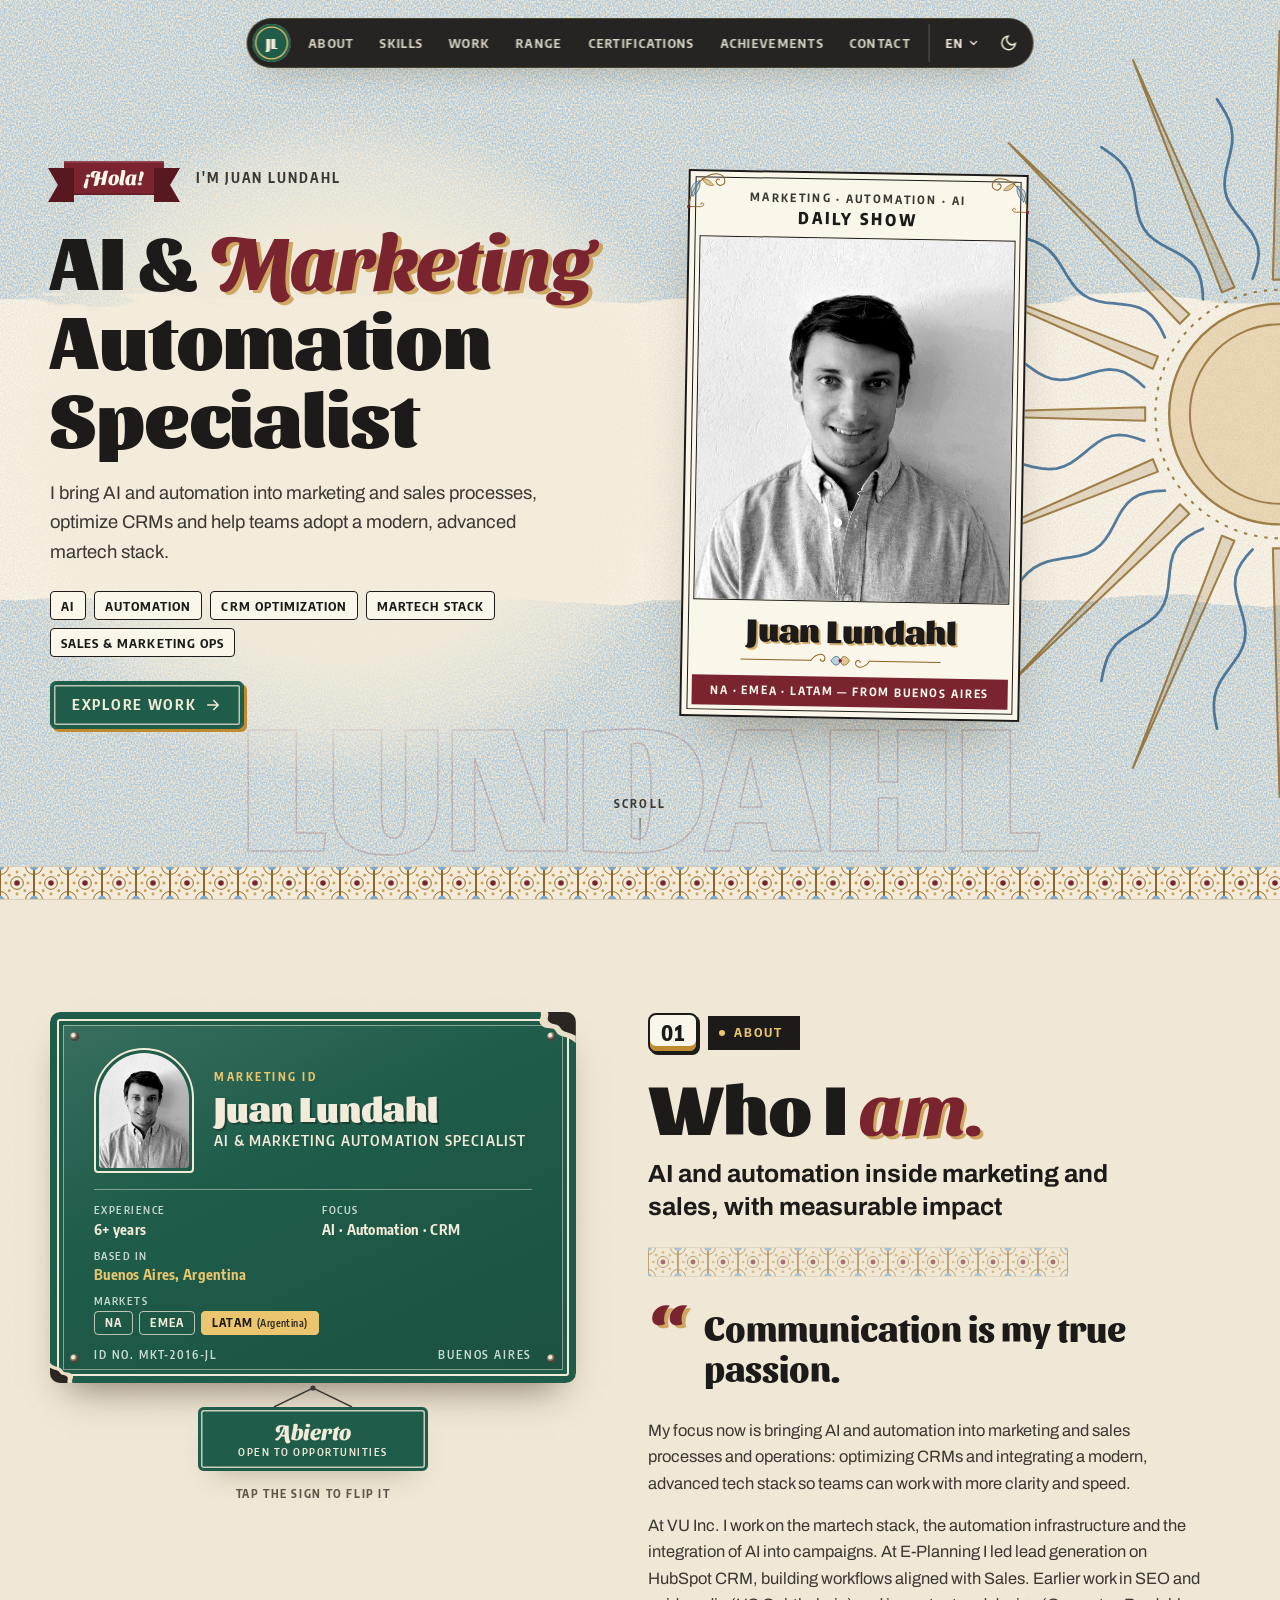
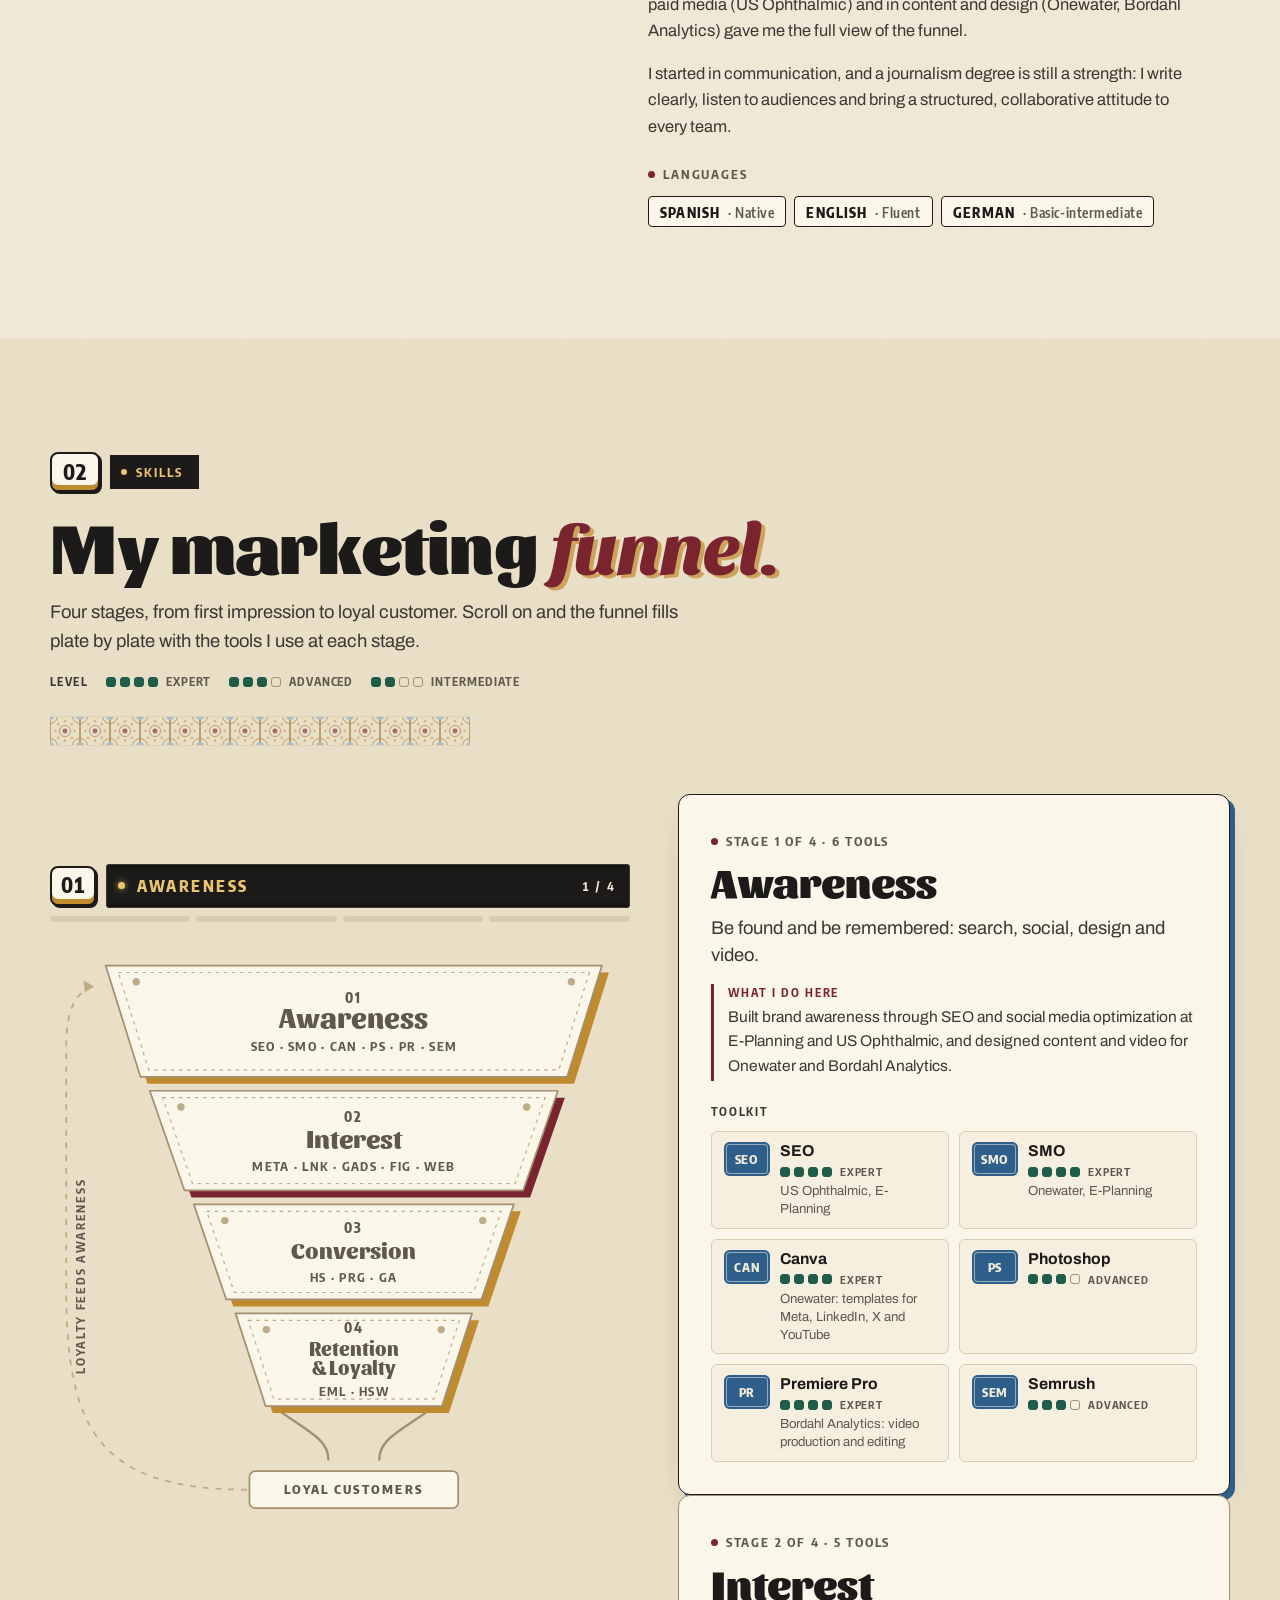
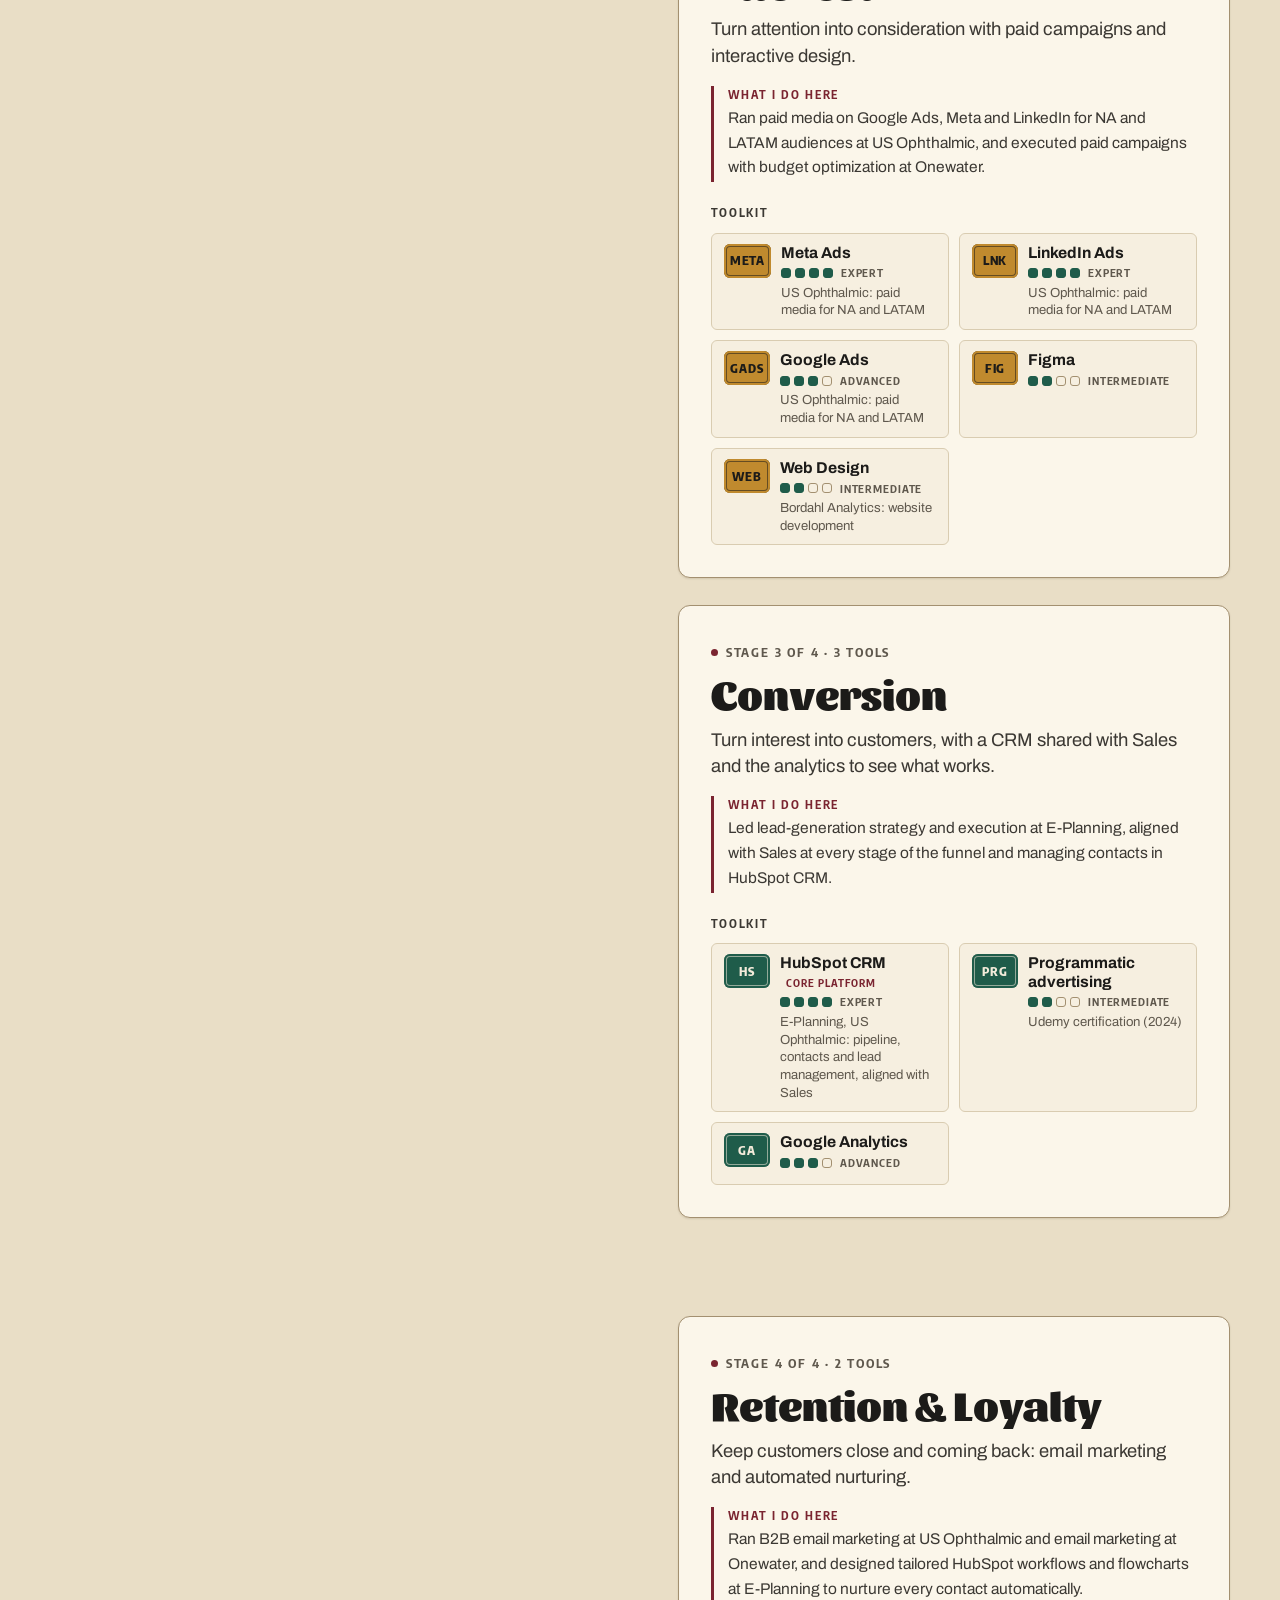
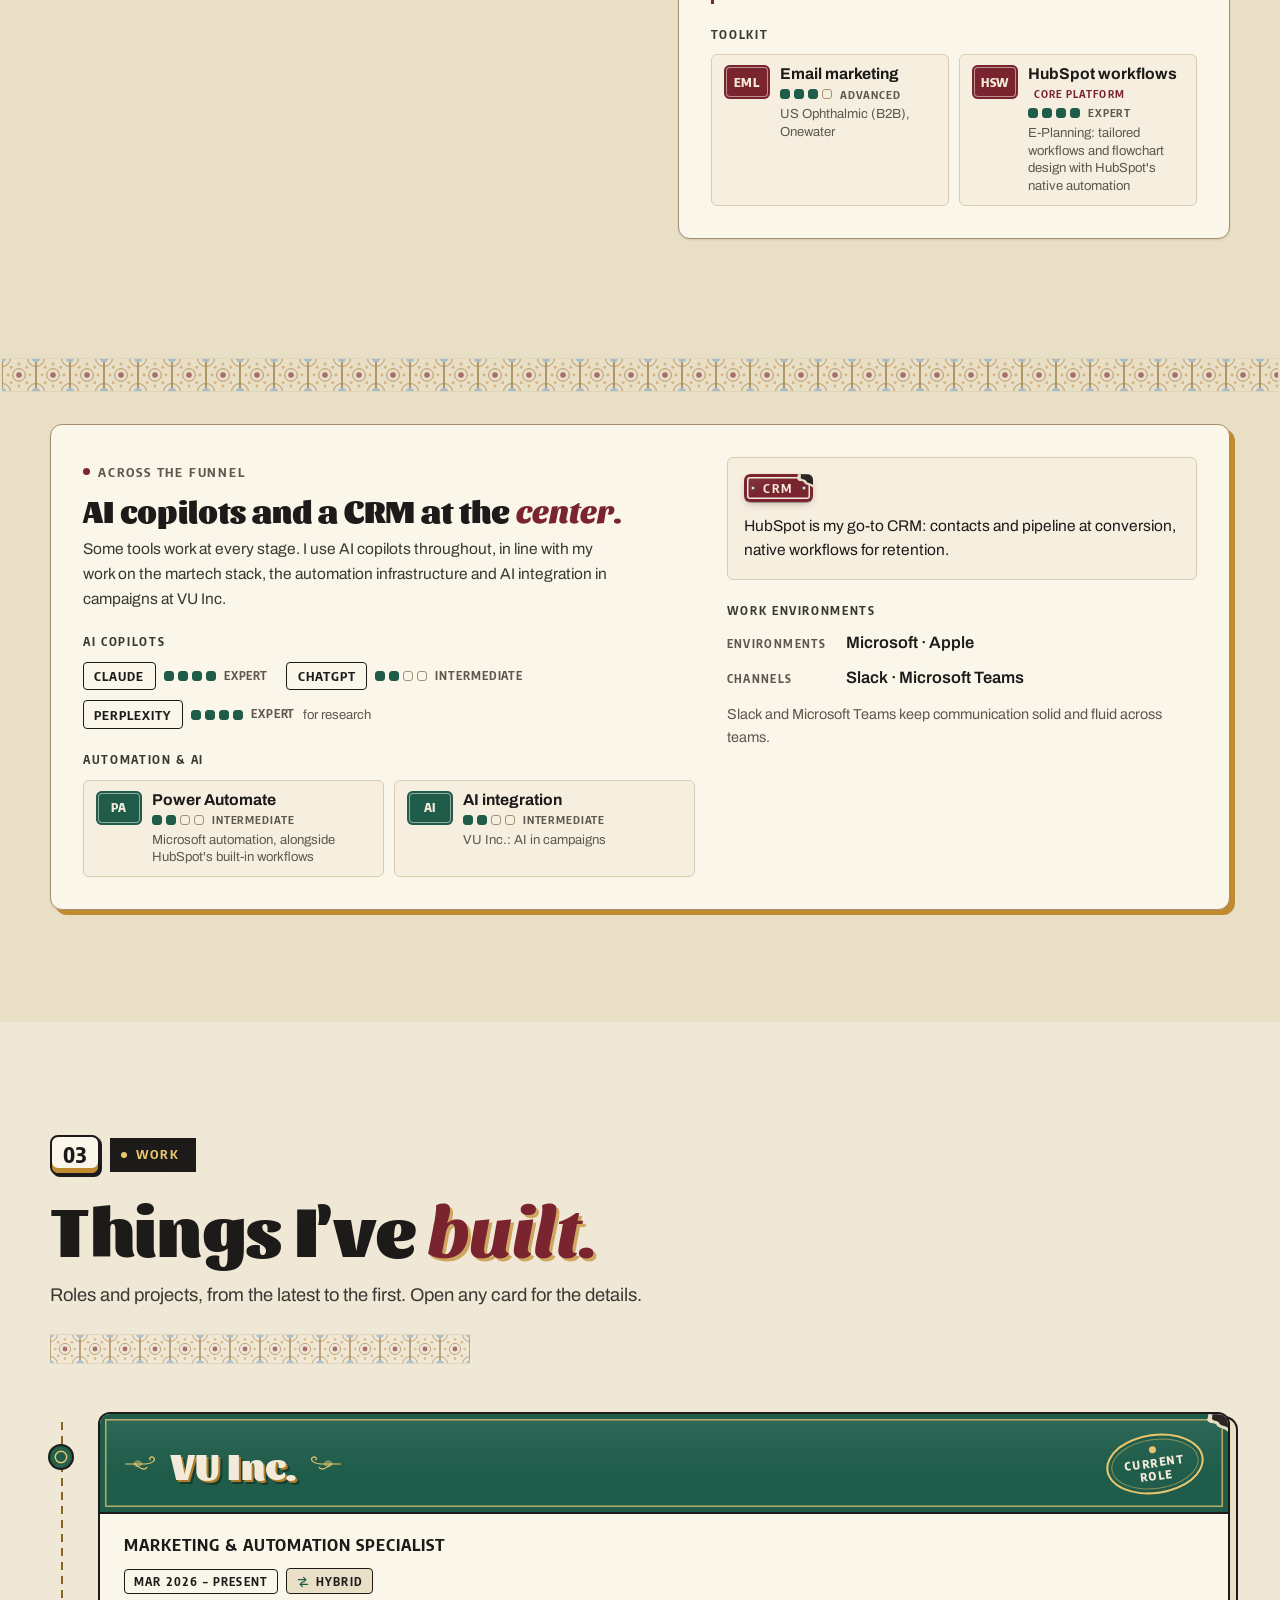
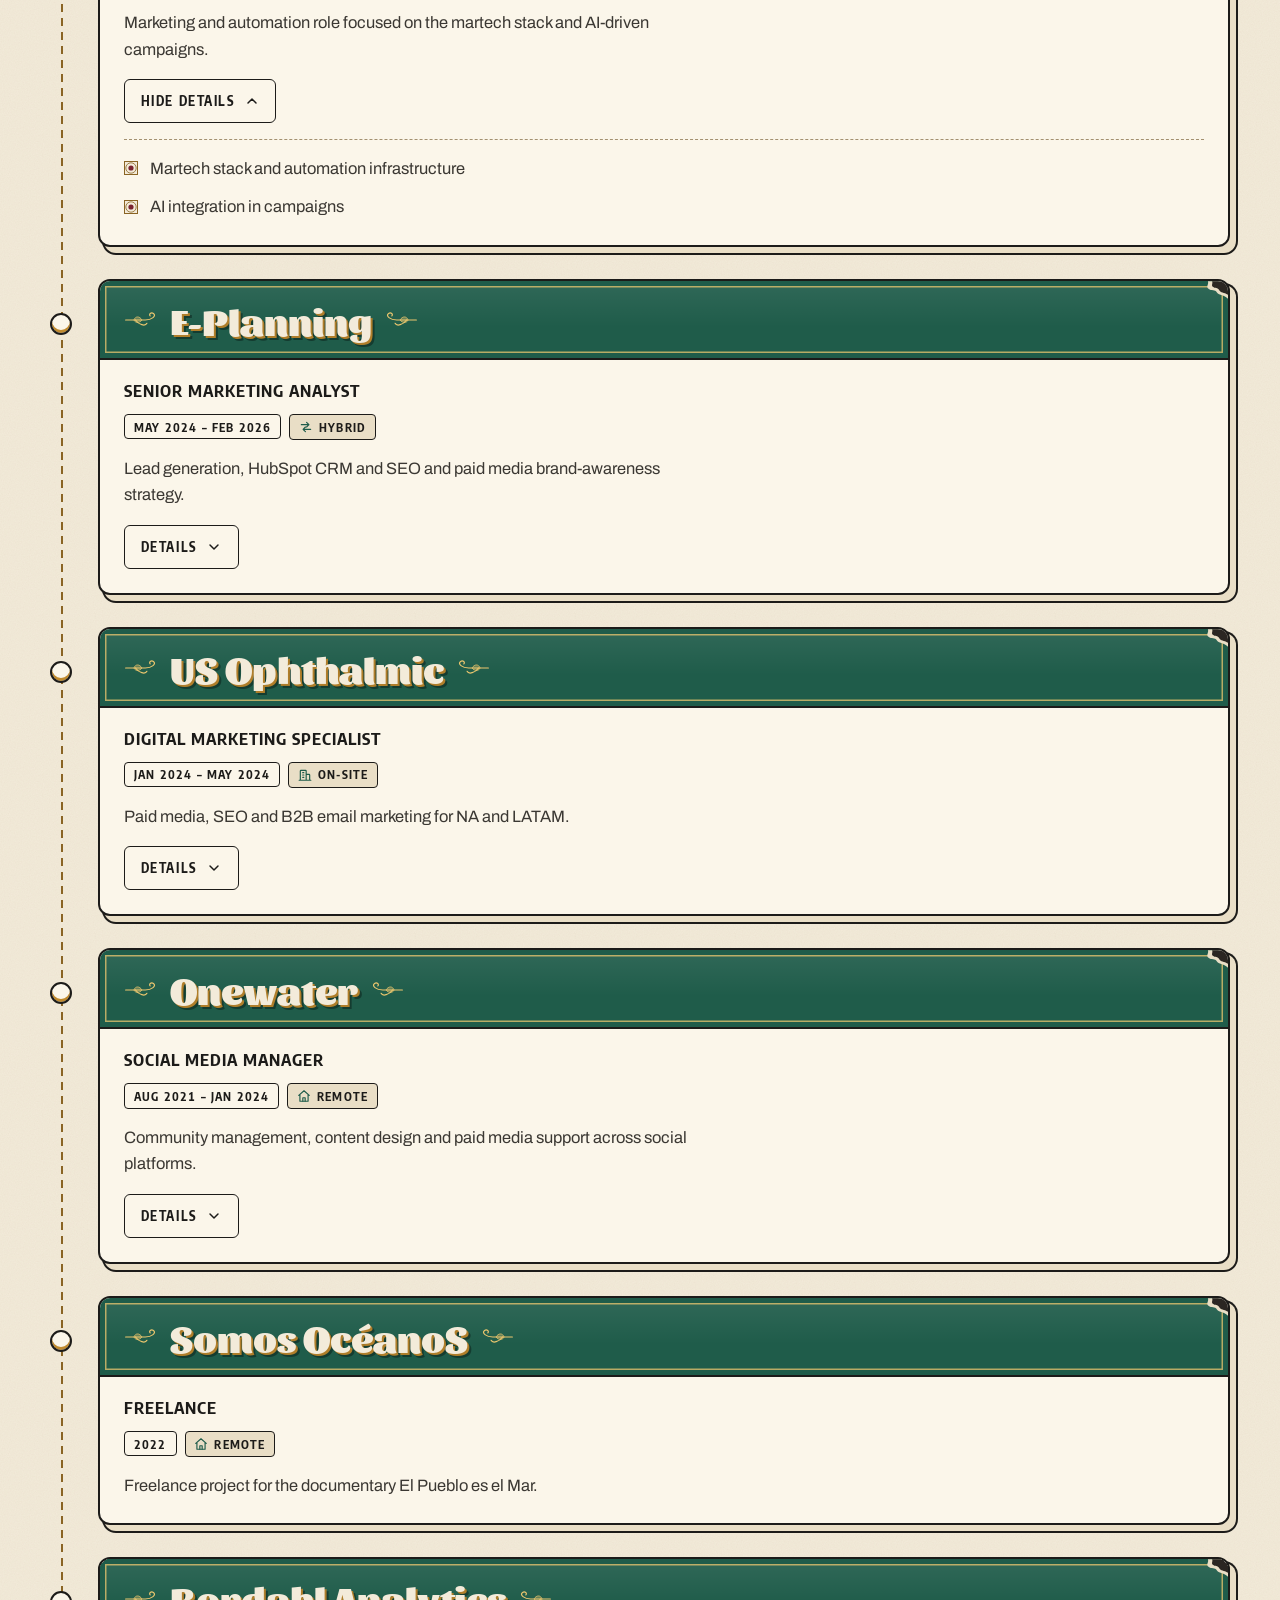
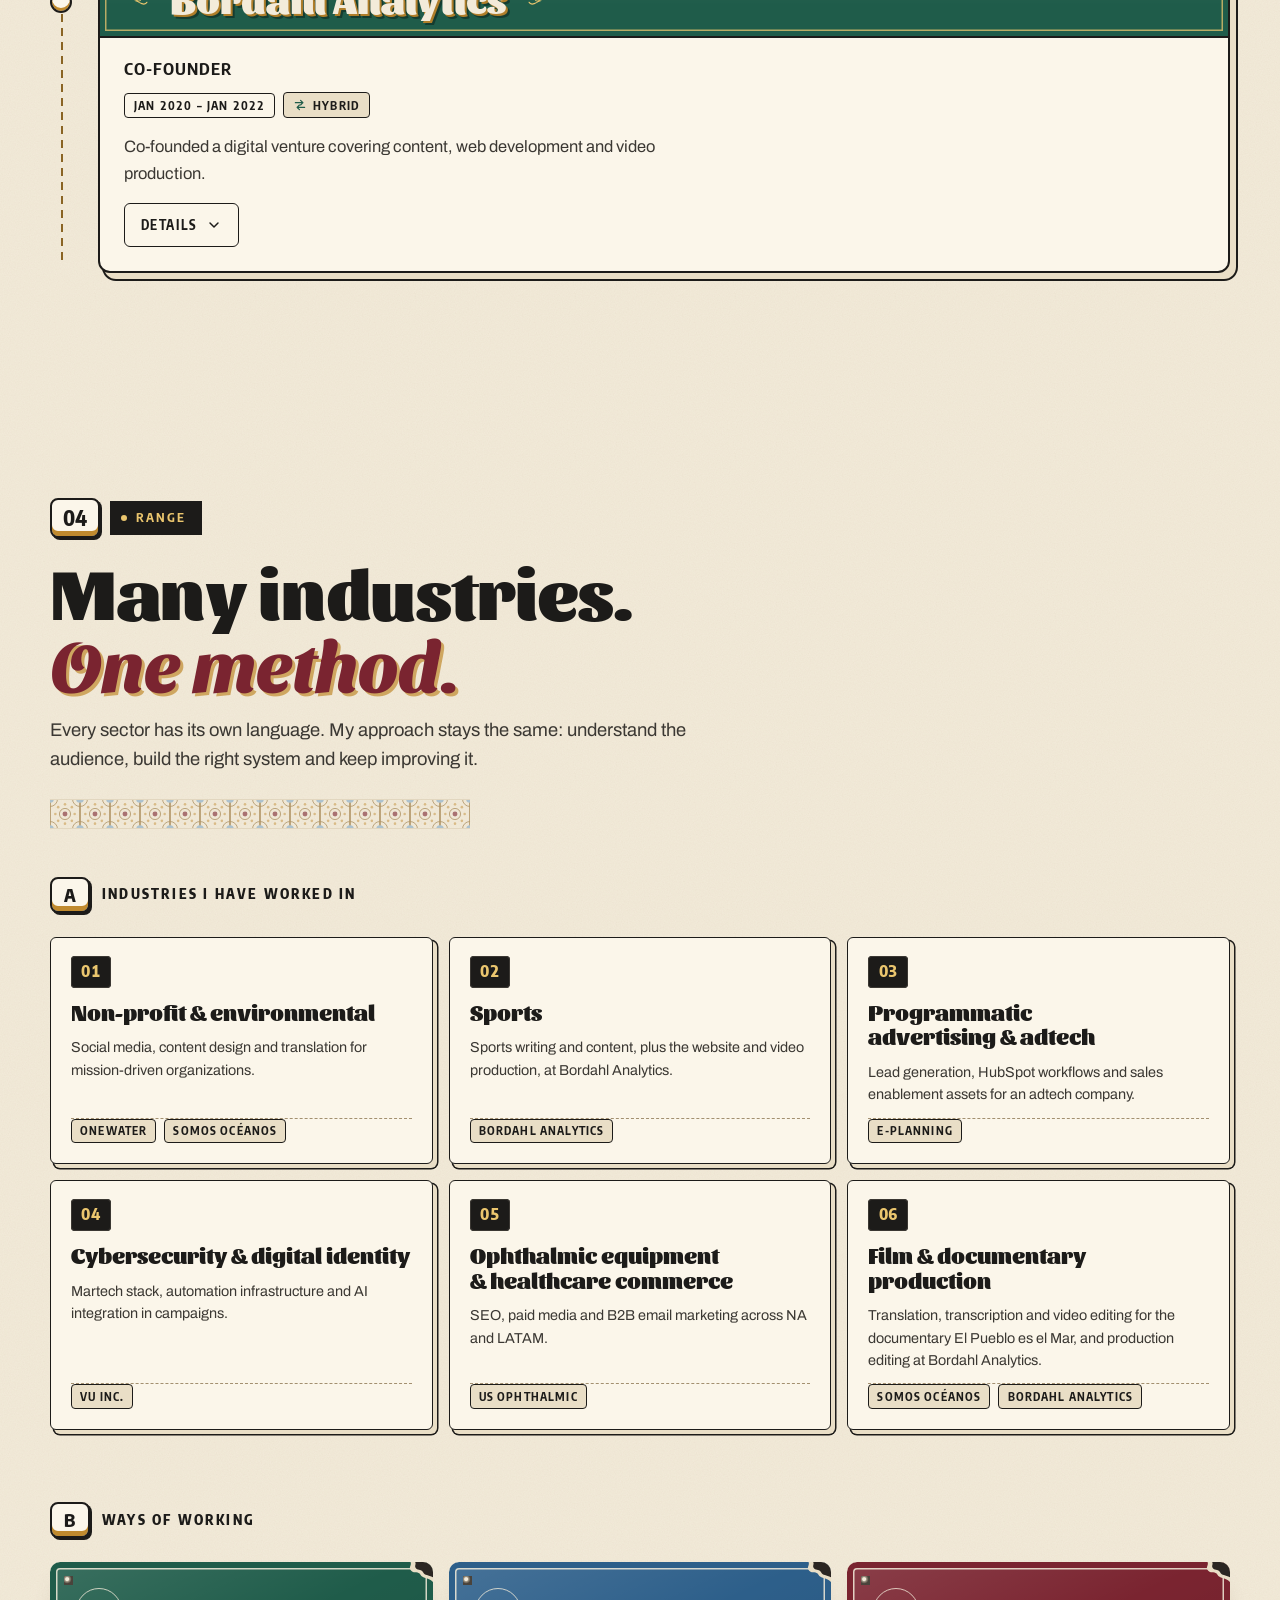
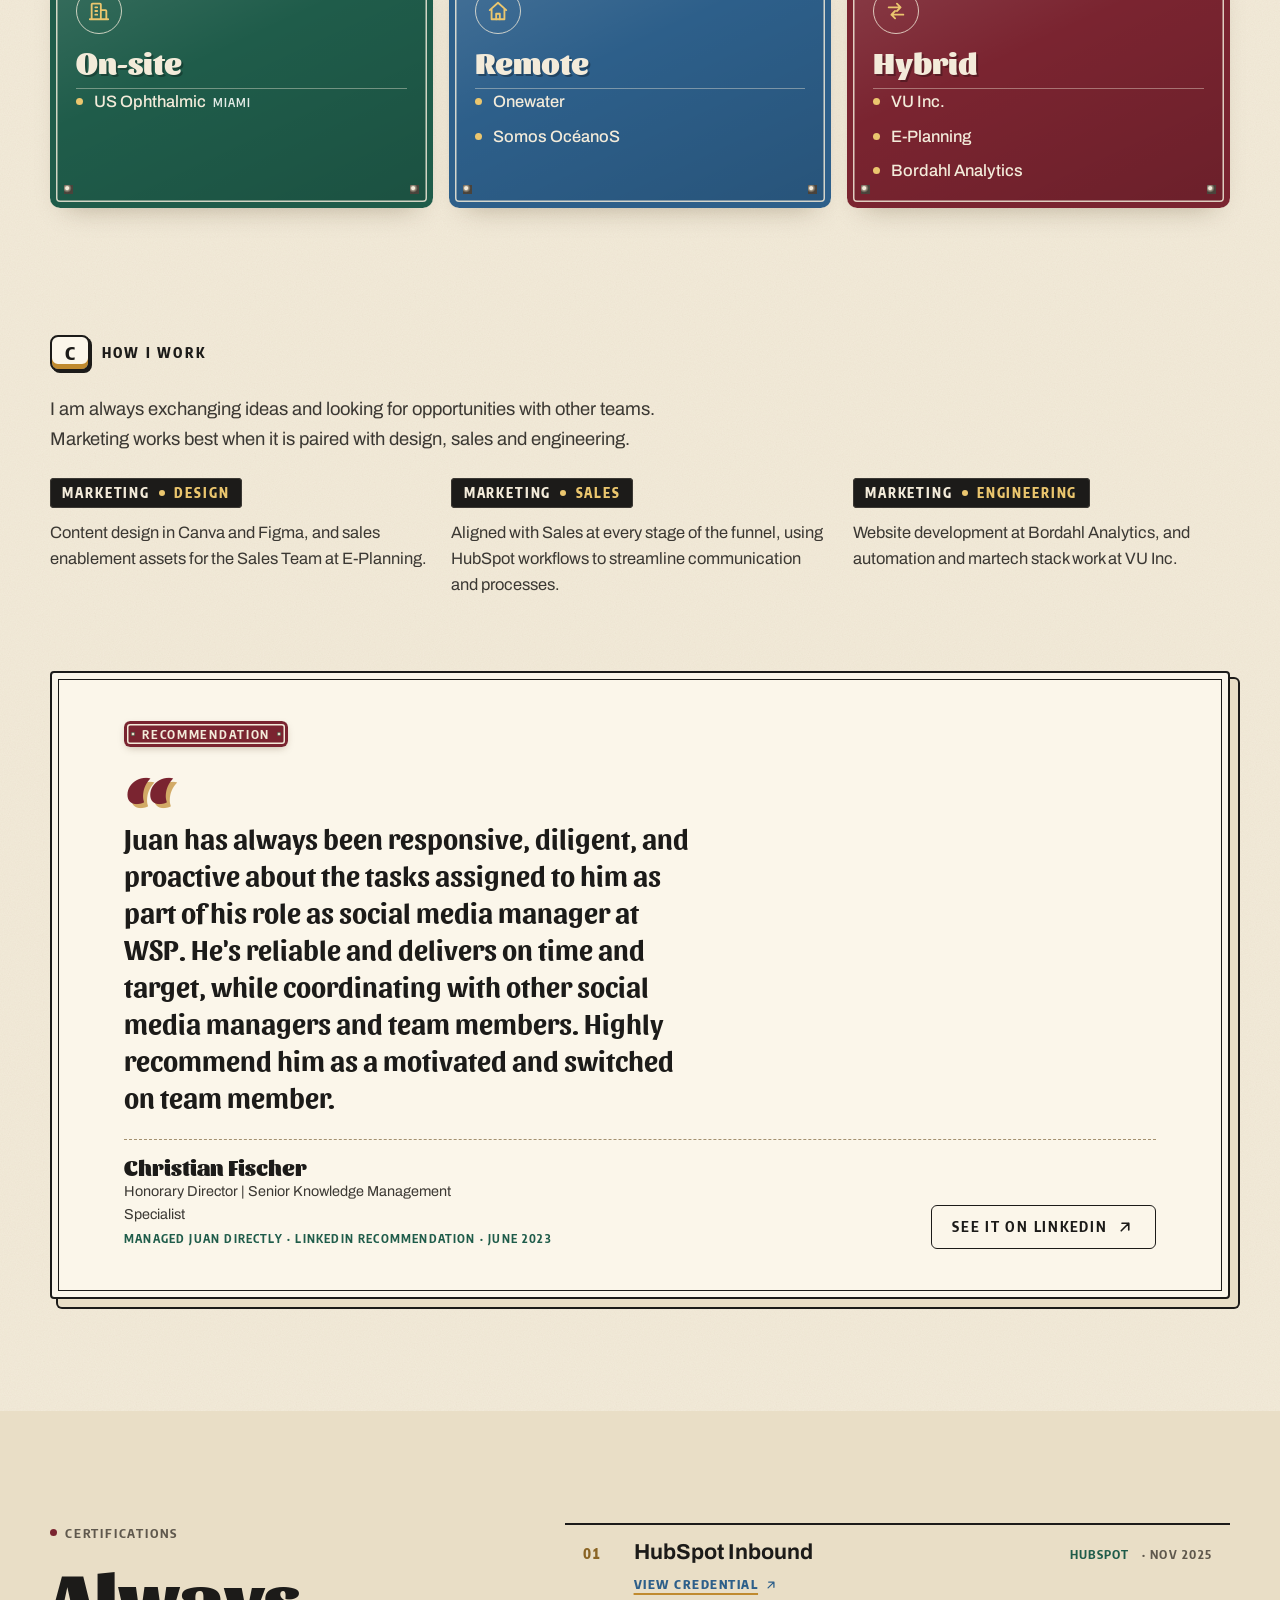
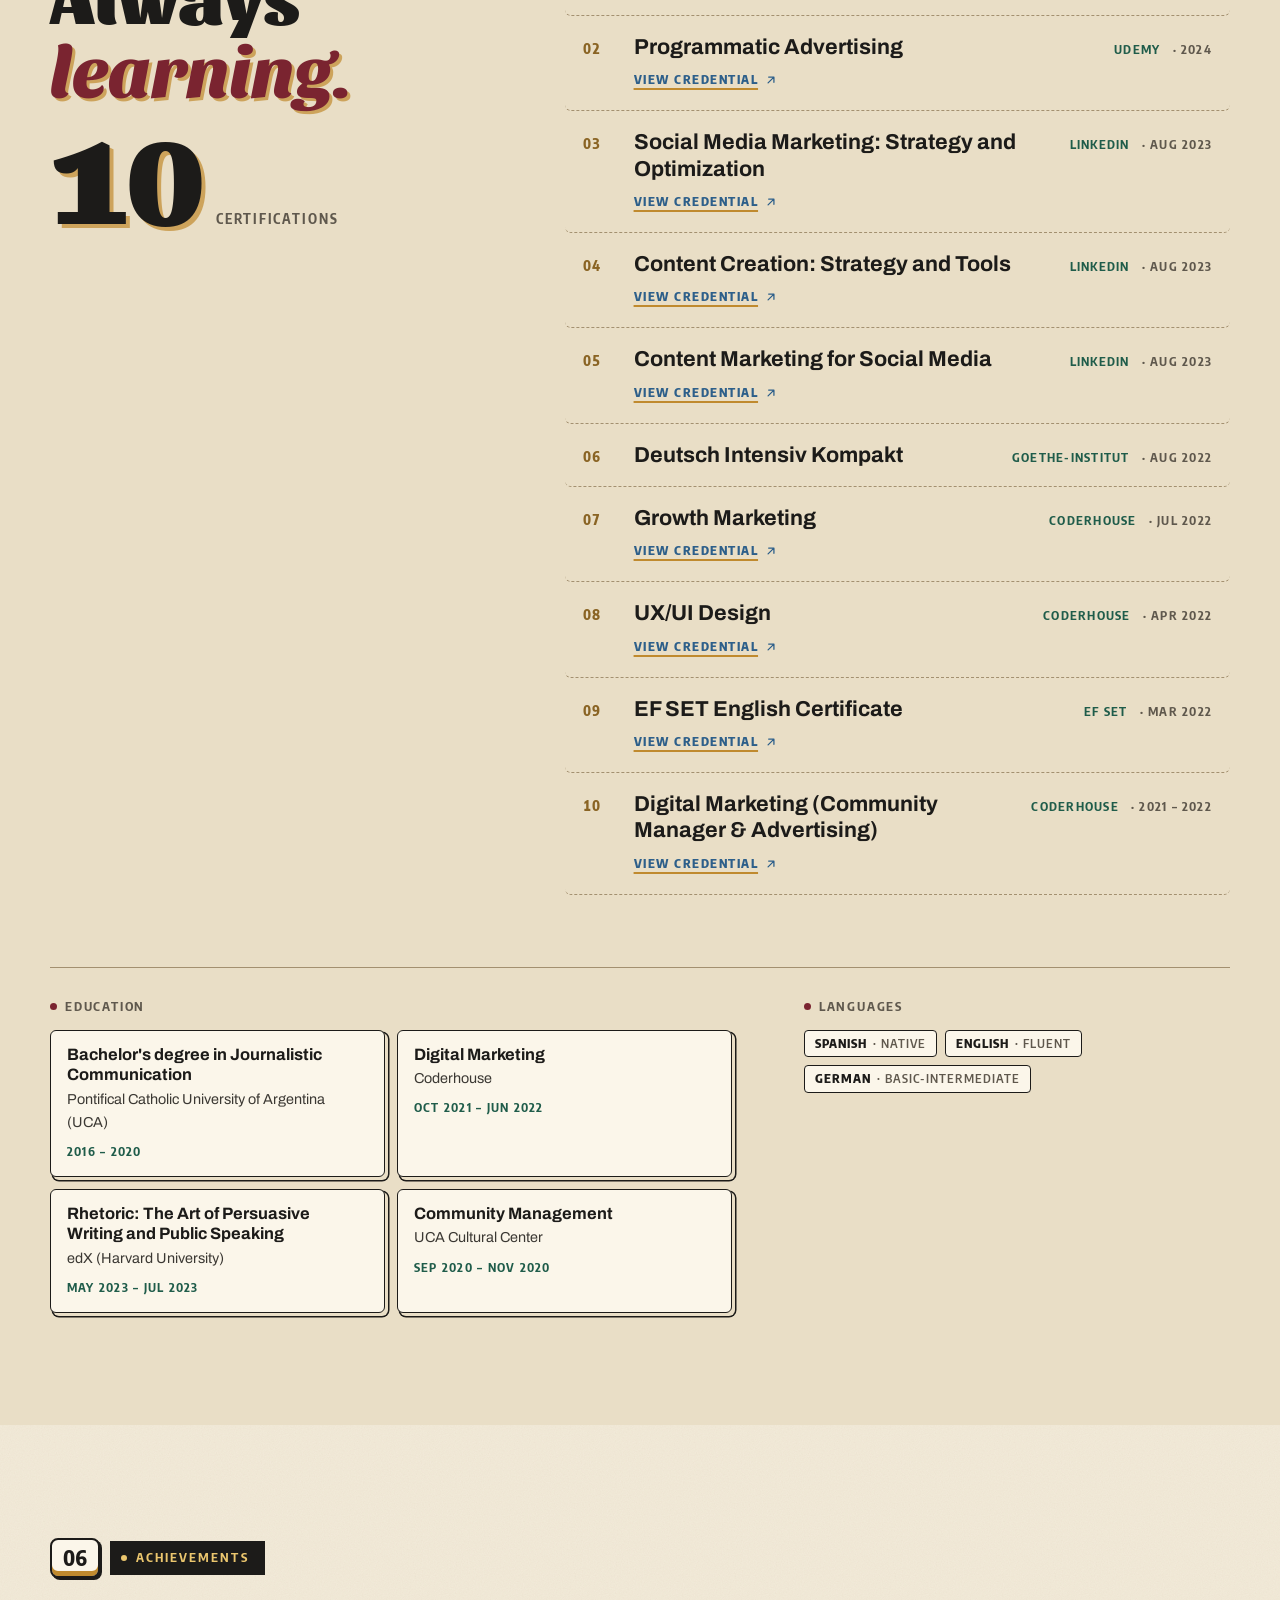
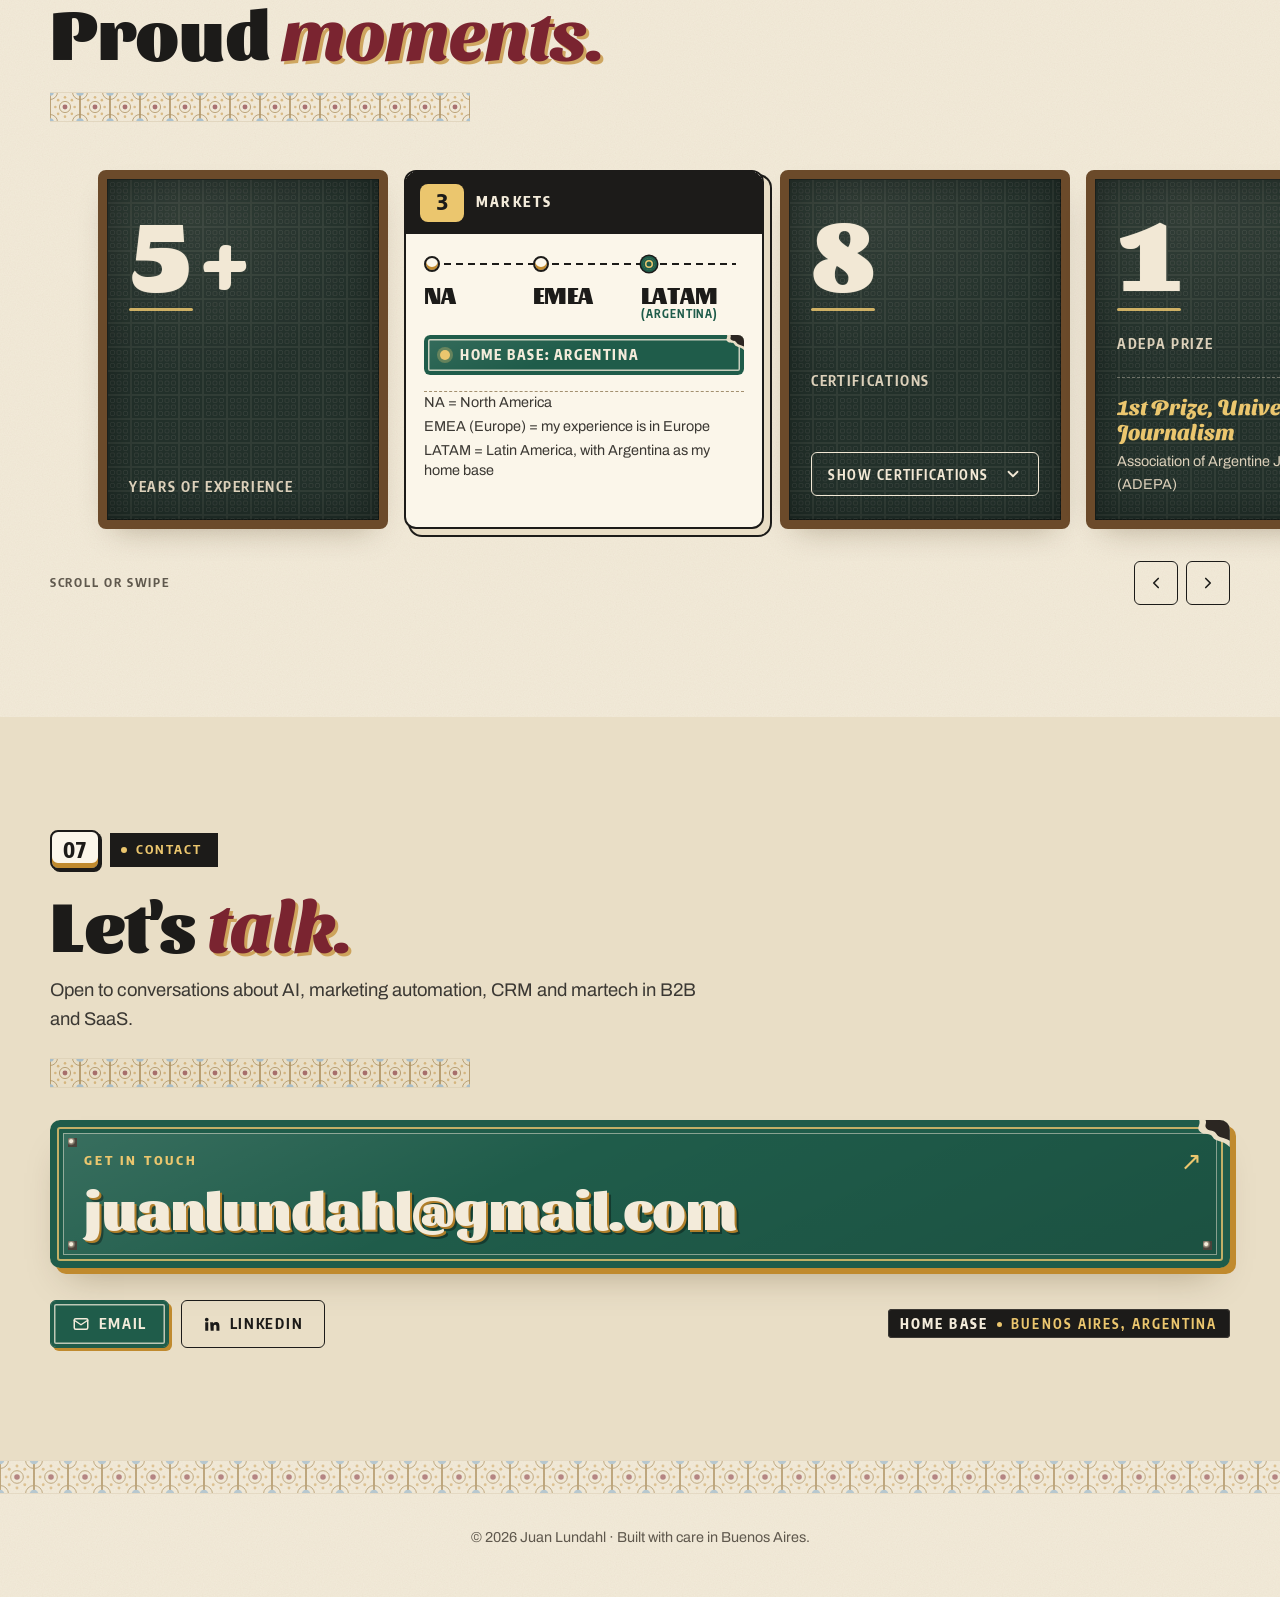
==== index.html @ e69fcf80 "Juan Lundahl - Interactive CV: bilingual (EN/ES/DE) porteño-style portfolio Static site (HTML/CSS/JS" ====
<!doctype html>
<html lang="en">
<head>
  <meta charset="utf-8">
  <meta name="viewport" content="width=device-width, initial-scale=1, viewport-fit=cover">
  <title>Juan Lundahl | AI & Marketing Automation</title>
  <meta name="description" content="Juan Lundahl - AI & Marketing Automation Specialist. AI and automation in marketing and sales operations, CRM optimization and martech stack. Buenos Aires, Argentina.">
  <meta name="theme-color" content="#f3ebda" media="(prefers-color-scheme: light)">
  <meta name="theme-color" content="#1a1714" media="(prefers-color-scheme: dark)">
  <meta name="msapplication-TileColor" content="#1f5c4a">

  <!-- Open Graph -->
  <meta property="og:type" content="website">
  <meta property="og:site_name" content="Juan Lundahl">
  <meta property="og:title" content="Juan Lundahl | AI & Marketing Automation Specialist">
  <meta property="og:description" content="Interactive portfolio: AI, automation, CRM optimization and martech stack for marketing and sales operations.">
  <meta property="og:image" content="assets/img/og.jpg">
  <meta property="og:image:alt" content="Juan Lundahl, AI & Marketing Automation Specialist">
  <meta property="og:locale" content="en_US">
  <meta property="og:locale:alternate" content="es_AR">
  <meta property="og:locale:alternate" content="de_DE">
  <meta name="twitter:card" content="summary_large_image">

  <!-- Favicon: JL monogram on a green enamel plate (cream inner line, gold rivets, ochre "sombra") -->
  <link rel="icon" href="data:image/svg+xml,%3Csvg xmlns='http://www.w3.org/2000/svg' viewBox='0 0 64 64'%3E%3Crect width='64' height='64' rx='12' fill='%231F5C4A'/%3E%3Crect x='4.5' y='4.5' width='55' height='55' rx='8.5' fill='none' stroke='%23F3EBDA' stroke-width='2'/%3E%3Ccircle cx='11' cy='11' r='2' fill='%23EBC66E'/%3E%3Ccircle cx='53' cy='53' r='2' fill='%23EBC66E'/%3E%3Ctext x='33.6' y='44.6' text-anchor='middle' font-family='Georgia,serif' font-weight='700' font-size='29' fill='%23C08A2E'%3EJL%3C/text%3E%3Ctext x='32' y='43' text-anchor='middle' font-family='Georgia,serif' font-weight='700' font-size='29' fill='%23F3EBDA'%3EJL%3C/text%3E%3C/svg%3E">

  <!-- Apply saved theme before paint (no flash). Storage may be blocked: guarded. -->
  <script>
    (function () {
      var d = document.documentElement;
      d.classList.add('js');
      try {
        var t = localStorage.getItem('jl-theme');
        if (t === 'light' || t === 'dark') d.setAttribute('data-theme', t);
        var l = localStorage.getItem('jl-lang');
        if (l === 'es' || l === 'en' || l === 'de') d.setAttribute('lang', l);
      } catch (e) {}
    })();
  </script>

  <link rel="preconnect" href="https://fonts.googleapis.com">
  <link rel="preconnect" href="https://fonts.gstatic.com" crossorigin>
  <!-- Sansita + Sansita Swashed + Archivo (Omnibus-Type, AR), Encode Sans Condensed (Impallari Type, AR) -->
  <link rel="stylesheet" href="https://fonts.googleapis.com/css2?family=Archivo:ital,wght@0,400;0,500;0,600;0,700;1,400&family=Encode+Sans+Condensed:wght@500;600;700;800&family=Sansita:ital,wght@0,700;0,800;0,900;1,800&family=Sansita+Swashed:wght@600;800&display=swap">

  <link rel="stylesheet" href="css/tokens.css">
  <link rel="stylesheet" href="css/base.css">
  <!-- Section styles: one file per section in css/sections/<id>.css -->
  <link rel="stylesheet" href="css/sections/hero.css">
  <link rel="stylesheet" href="css/sections/about.css">
  <link rel="stylesheet" href="css/sections/skills.css">
</head>
<body>
  <a class="skip-link" href="#main" data-i18n="skip">Skip to content</a>

  <!-- Shared ornament sprite (original drawings, filete-inspired; no copied work).
       Use anywhere: <svg class="filete" aria-hidden="true"><use href="#f-rule"/></svg>
       #f-corner (64x64 corner flourish), #f-rule (260x26 rule), #f-flick (44x22, gold, for dark plates). -->
  <svg width="0" height="0" style="position:absolute" aria-hidden="true" focusable="false">
    <defs>
      <symbol id="f-corner" viewBox="0 0 64 64">
        <g fill="none" stroke-linecap="round" stroke-linejoin="round">
          <path d="M4 60 C6 40 14 24 30 14 C42 7 56 8 58 18 C60 26 50 30 46 24 C43 20 47 16 50 18" style="stroke:var(--gold)" stroke-width="1.6"/>
          <path d="M10 44 C4 34 8 24 20 20 C22 30 18 38 10 44 Z" style="fill:var(--celeste);stroke:var(--celeste-ink)" fill-opacity=".4" stroke-width="1"/>
          <path d="M12 41 C14 33 16 28 19 23" style="stroke:var(--celeste-ink)" stroke-width=".8"/>
          <path d="M24 17 C27 25 34 29 41 27 C37 21 31 17 24 17 Z" style="fill:var(--ochre);stroke:var(--gold)" fill-opacity=".45" stroke-width="1"/>
          <path d="M4 60 H22 C26 60 28 57 26 55 C24 53 21 55 23 57" style="stroke:var(--gold)" stroke-width="1.3"/>
        </g>
        <circle cx="4" cy="60" r="2.6" style="fill:var(--oxblood)"/>
      </symbol>
      <symbol id="f-rule" viewBox="0 0 260 26" preserveAspectRatio="xMinYMid meet">
        <g fill="none" stroke-linecap="round" style="stroke:var(--gold)" stroke-width="1.3">
          <path d="M0 13 H92"/><path d="M168 13 H260"/>
          <path d="M92 13 C98 3 110 3 110 10 C110 15 104 15 104 11"/>
          <path d="M168 13 C162 23 150 23 150 16 C150 11 156 11 156 15"/>
        </g>
        <path d="M118 13 C122 6 128 5 130 13 C128 21 122 20 118 13 Z" style="fill:var(--celeste);stroke:var(--celeste-ink)" fill-opacity=".45" stroke-width="1"/>
        <path d="M142 13 C138 6 132 5 130 13 C132 21 138 20 142 13 Z" style="fill:var(--ochre);stroke:var(--gold)" fill-opacity=".45" stroke-width="1"/>
        <circle cx="130" cy="13" r="2.3" style="fill:var(--oxblood)"/>
      </symbol>
      <symbol id="f-flick" viewBox="0 0 44 22">
        <g fill="none" stroke="#EBC66E" stroke-width="1.5" stroke-linecap="round"><path d="M42 11 H18 C10 11 4 6 8 3 C11 1 14 4 12 6"/><path d="M30 11 C26 17 18 19 16 15"/></g>
        <path d="M22 11 C25 6 30 6 32 11 C30 15 25 15 22 11 Z" fill="#EBC66E" fill-opacity=".35" stroke="#EBC66E" stroke-width=".9"/>
      </symbol>
    </defs>
  </svg>

  <!-- Floating pill nav. Links are generated by js/main.js from content.json nav. -->
  <nav class="site-nav" id="site-nav" aria-label="Primary">
    <ul class="site-nav__links" role="list"></ul>
    <div class="site-nav__tools">
      <div class="lang" id="lang-menu">
        <button class="icon-btn lang__btn" id="lang-toggle" type="button" aria-haspopup="true" aria-expanded="false" aria-controls="lang-list" aria-label="Language"><span id="lang-current">EN</span><svg viewBox="0 0 24 24" fill="none" stroke="currentColor" stroke-width="2.4" stroke-linecap="round" stroke-linejoin="round" aria-hidden="true"><path d="M6 9l6 6 6-6"/></svg></button>
        <ul class="lang__list" id="lang-list" role="list" hidden>
          <li><button class="lang__opt" type="button" data-lang="en" lang="en" aria-pressed="false"><b>EN</b>English</button></li>
          <li><button class="lang__opt" type="button" data-lang="es" lang="es" aria-pressed="false"><b>ES</b>Español</button></li>
          <li><button class="lang__opt" type="button" data-lang="de" lang="de" aria-pressed="false"><b>DE</b>Deutsch</button></li>
        </ul>
      </div>
      <button class="icon-btn" id="theme-toggle" type="button" aria-label="Toggle dark mode">
        <svg class="theme-icon--light" viewBox="0 0 24 24" fill="none" stroke="currentColor" stroke-width="2" stroke-linecap="round" aria-hidden="true"><path d="M21 12.8A9 9 0 1 1 11.2 3a7 7 0 0 0 9.8 9.8z"/></svg>
        <svg class="theme-icon--dark" viewBox="0 0 24 24" fill="none" stroke="currentColor" stroke-width="2" stroke-linecap="round" aria-hidden="true"><circle cx="12" cy="12" r="4.5"/><path d="M12 2v2M12 20v2M4.9 4.9l1.4 1.4M17.7 17.7l1.4 1.4M2 12h2M20 12h2M4.9 19.1l1.4-1.4M17.7 6.3l1.4-1.4"/></svg>
      </button>
    </div>
  </nav>

  <main id="main">
    <!-- Each <section> is an empty container. js/main.js renders it via the
         module registered for its id (see SECTION_MODULES in js/main.js). -->
    <section id="hero" class="section hero" aria-label="Intro"></section>
    <section id="about" class="section about" aria-labelledby="about-title"></section>
    <section id="skills" class="section section--alt skills" aria-labelledby="skills-title"></section>
    <section id="work" class="section work" aria-labelledby="work-title"></section>
    <section id="range" class="section range" aria-labelledby="range-title"></section>
    <section id="certifications" class="section section--alt certifications" aria-labelledby="certifications-title"></section>
    <section id="achievements" class="section achievements" aria-labelledby="achievements-title"></section>
    <section id="contact" class="section section--alt contact" aria-labelledby="contact-title"></section>
  </main>

  <footer class="site-footer">
    <div class="container"><p id="footer-text">&copy; <span id="year"></span> Juan Lundahl</p></div>
  </footer>

  <script type="module" src="js/main.js"></script>
</body>
</html>
---- css/tokens.css ----
/* ==========================================================================
   Design tokens - Juan Lundahl Interactive CV
   Identity: "Porteño" (style board B2a). Everyday Buenos Aires vernacular:
   enamelled street/door plates, painted shop-front lettering, restrained
   original filete, sidewalk tiles (baldosas), colectivo line numbers, café
   warmth on newsprint cream. Hero background from board B2b: a worn
   celeste-white-celeste painted wall with a half Sol de Mayo on the right.

   Light theme is the default. Dark theme ("Noche de bar notable") applies when:
     - the OS prefers dark and the user has not forced light (data-theme="light"), or
     - the user forced dark (data-theme="dark" on <html>).
   Every color used by components MUST come from these tokens.

   LEGACY NAMES ARE KEPT (other section CSS uses them); values now map to B2a:
   ----------------------------------------------------------------------------
   token              light                         dark
   --bg               #F3EBDA paper                 #1A1714
   --bg-alt           #E9DEC6 paper-2               #201C18
   --surface          #FBF6EA                       #24201B
   --surface-2        #F6EFE0                       #2A251F
   --border           #D9CCB1                       #3A342C
   --border-strong    #A39070                       #6A6052
   --ink / -2 / muted #1C1B19 / #3B3833 / #5F584D   #F2E8D5 / #DCD0BA / #B0A592
   --navy             #1F5C4A bondi enamel          #1F5C4A (plates keep colour)
   --navy-ink         #F3EBDA                       #F3EBDA
   --accent           #C08A2E ochre (non-text)      #D7A64B
   --accent-2         #7A2430 oxblood (accent word) #E0828A
   --accent-soft      #D3E2EE celeste wash          #2A3D4F
   --red / --red-deep #7A2430 / #571820 (enamel red, fixed)
   --white            #FBF6EA (cream "white", fixed)
   --oxblood          #7A2430                       #E0828A (readable on paper)
   --on-red-soft      #EBC66E sign gold (fixed; on oxblood 7:1, on slate 8:1)
   --feature-bg/-ink  #22302A slate / #F2E8D5 (fixed)
   --stage-1..4       #E9DEC6 #EBC66E #1F5C4A #7A2430
                      dark: #2A3D4F #D7A64B #6FB59A #E0828A

   NEW TOKENS: --paper --paper-2 --rule --rule-strong --green --oxblood
   --ochre --gold --gold-bright --celeste --celeste-ink --link --enamel
   --enamel-ink --enamel-red --slate --wood --iron --band-cel --wall-white
   --sol-a --sol-b --arg-opacity --font-display --font-accent --font-sign
   --baldosa --vainilla --chip-tr --noise --nav-ink --ghost-stroke

   AA notes (light, on --paper): ink 14.5:1, ink-2 9.8:1, muted 5.9:1,
   green 6.6:1, oxblood 8.3:1, link 5.7:1, gold 4.5:1. Ochre and celeste are
   fills only. Dark (on --bg): ink 14.7:1, muted 7.4:1, oxblood 6.6:1,
   ochre 8.0:1, celeste 8.6:1, green 7.4:1.
   ========================================================================== */

:root {
  color-scheme: light;

  /* ---- Porteño palette ---- */
  --paper: #f3ebda;            /* newsprint cream */
  --paper-2: #e9dec6;          /* aged band */
  --rule: #d9ccb1;
  --rule-strong: #bdaa87;

  --green: #1f5c4a;            /* colectivo / bondi green (text-safe) */
  --oxblood: #7a2430;          /* bar-notable oxblood (text-safe) */
  --ochre: #c08a2e;            /* painted gold: fills, shadows (non-text) */
  --gold: #8a6424;             /* filete hairline, 4.5:1 if ever text */
  --gold-bright: #ebc66e;      /* sign gold on dark plates (fixed) */
  --celeste: #7fa8c9;          /* weathered celeste (non-text) */
  --celeste-ink: #2d5f8a;      /* readable celeste */
  --link: #2d5f8a;

  /* Theme-independent enamel (plates look the same day and night) */
  --enamel: #1f5c4a;
  --enamel-ink: #f3ebda;
  --enamel-red: #7a2430;
  --slate: #22302a;            /* café pizarra */
  --wood: #6b4a2a;
  --iron: #2b2622;             /* metal under chipped enamel */
  --sign-bg: #1c1b19;          /* destination-sign black */
  --sign-ink: #ebc66e;

  /* Argentina background: worn wall bands + half Sol de Mayo. ONE dial. */
  --arg-opacity: 0.5;
  --band-cel: #74acdb;         /* wall celeste (only under --arg-opacity) */
  --wall-white: #ffffff;
  --sol-a: #8a6424;            /* straight rays, rings */
  --sol-b: #2d5f8a;            /* wavy rays */
  --sol-disc: #c08a2e;

  /* Surfaces */
  --bg: var(--paper);
  --bg-alt: var(--paper-2);
  --surface: #fbf6ea;
  --surface-2: #f6efe0;
  --border: var(--rule);
  --border-strong: #a39070;

  /* Ink */
  --ink: #1c1b19;
  --ink-2: #3b3833;
  --muted: #5f584d;
  --ghost: rgba(28, 27, 25, 0.06);          /* hover wash */
  --ghost-stroke: rgba(122, 36, 48, 0.2);   /* outlined surname behind hero */

  /* Brand (legacy names) */
  --navy: var(--enamel);
  --navy-ink: var(--enamel-ink);
  --accent: var(--ochre);
  --accent-2: var(--oxblood);
  --accent-soft: #d3e2ee;

  /* Legacy names, remapped to the Porteño palette */
  --red: #7a2430;
  --red-deep: #571820;
  --white: #fbf6ea;
  --on-red-soft: #ebc66e;
  --feature-bg: #22302a;
  --feature-ink: #f2e8d5;

  /* Funnel stage palette (top -> bottom) */
  --stage-1: #e9dec6;
  --stage-2: #ebc66e;
  --stage-3: #1f5c4a;
  --stage-4: #7a2430;
  --stage-ink-1: #1c1b19;
  --stage-ink-2: #1c1b19;
  --stage-ink-3: #f3ebda;
  --stage-ink-4: #f3ebda;

  /* Effects */
  --shadow-sm: 0 1px 2px rgba(60, 40, 10, 0.12);
  --shadow-md: 0 14px 30px -16px rgba(60, 40, 10, 0.35);
  --shadow-lg: 0 30px 60px -28px rgba(60, 40, 10, 0.45);
  --nav-bg: rgba(28, 27, 25, 0.95);
  --nav-ink: #f3ebda;
  --focus-ring: 0 0 0 2px var(--bg), 0 0 0 4px var(--link);

  /* Typography: all four families by Argentine designers.
     Sansita / Sansita Swashed / Archivo (Omnibus-Type), Encode Sans Condensed
     (Impallari Type). Legacy --font-serif / --font-mono now point at them. */
  --font-display: "Sansita", Georgia, serif;
  --font-accent: "Sansita Swashed", "Sansita", Georgia, serif;
  --font-sign: "Encode Sans Condensed", "Arial Narrow", system-ui, sans-serif;
  --font-sans: "Archivo", "Segoe UI", system-ui, -apple-system, Roboto, sans-serif;
  --font-serif: var(--font-display);  /* legacy italic accents -> Sansita italic */
  --font-mono: var(--font-sign);      /* legacy labels/meta -> condensed signage */

  --fs-xs: 0.78rem;
  --fs-sm: 0.9rem;
  --fs-base: 1rem;
  --fs-md: 1.15rem;
  --fs-lg: clamp(1.25rem, 1.1rem + 0.6vw, 1.55rem);
  --fs-h2: clamp(2.3rem, 1.4rem + 3.8vw, 4.8rem);
  --fs-h1: clamp(2.6rem, 1.3rem + 4.4vw, 5.4rem);
  --fs-ghost: clamp(5rem, 1rem + 13vw, 13rem);

  /* Spacing and layout */
  --gutter: 16px;
  --space-1: 0.25rem;
  --space-2: 0.5rem;
  --space-3: 0.75rem;
  --space-4: 1rem;
  --space-5: 1.5rem;
  --space-6: 2rem;
  --space-7: 3rem;
  --space-8: 4.5rem;
  --space-9: 7rem;
  --maxw: 1180px;

  --radius-sm: 4px;
  --radius: 6px;
  --radius-lg: 12px;
  --radius-pill: 999px;

  /* Motion */
  --ease-out: cubic-bezier(0.22, 1, 0.36, 1);
  --ease-spring: cubic-bezier(0.34, 1.56, 0.64, 1);
  --dur-fast: 160ms;
  --dur: 320ms;
  --dur-slow: 700ms;

  /* Textures (original drawings) */
  --noise: url("data:image/svg+xml,%3Csvg xmlns='http://www.w3.org/2000/svg' width='160' height='160'%3E%3Cfilter id='n'%3E%3CfeTurbulence type='fractalNoise' baseFrequency='.85' numOctaves='2' stitchTiles='stitch'/%3E%3CfeColorMatrix values='0 0 0 0 .35 0 0 0 0 .27 0 0 0 0 .15 0 0 0 .08 0'/%3E%3C/filter%3E%3Crect width='100%25' height='100%25' filter='url(%23n)'/%3E%3C/svg%3E");
  /* Baldosa: calcáreo tile = corner quarter-circles + a ring of eight dots */
  --baldosa: url("data:image/svg+xml,%3Csvg xmlns='http://www.w3.org/2000/svg' width='28' height='28' viewBox='0 0 28 28'%3E%3Cg fill='none' stroke='%238A6424' stroke-width='.8'%3E%3Crect x='.4' y='.4' width='27.2' height='27.2'/%3E%3Cpath d='M0 7A7 7 0 0 0 7 0M21 0A7 7 0 0 0 28 7M28 21A7 7 0 0 0 21 28M7 28A7 7 0 0 0 0 21'/%3E%3Ccircle cx='14' cy='14' r='5.2'/%3E%3C/g%3E%3Cg fill='%23C08A2E' fill-opacity='.8'%3E%3Ccircle cx='23.0' cy='14.0' r='1.2'/%3E%3Ccircle cx='20.4' cy='20.4' r='1.2'/%3E%3Ccircle cx='14.0' cy='23.0' r='1.2'/%3E%3Ccircle cx='7.6' cy='20.4' r='1.2'/%3E%3Ccircle cx='5.0' cy='14.0' r='1.2'/%3E%3Ccircle cx='7.6' cy='7.6' r='1.2'/%3E%3Ccircle cx='14.0' cy='5.0' r='1.2'/%3E%3Ccircle cx='20.4' cy='7.6' r='1.2'/%3E%3C/g%3E%3Ccircle cx='14' cy='14' r='2.3' fill='%237A2430'/%3E%3Cg fill='%237FA8C9'%3E%3Ccircle cx='0' cy='0' r='3.6'/%3E%3Ccircle cx='28' cy='0' r='3.6'/%3E%3Ccircle cx='0' cy='28' r='3.6'/%3E%3Ccircle cx='28' cy='28' r='3.6'/%3E%3C/g%3E%3C/svg%3E");
  --baldosa-dark: url("data:image/svg+xml,%3Csvg xmlns='http://www.w3.org/2000/svg' width='28' height='28' viewBox='0 0 28 28'%3E%3Cg fill='none' stroke='%23D7A64B' stroke-width='.8'%3E%3Crect x='.4' y='.4' width='27.2' height='27.2'/%3E%3Cpath d='M0 7A7 7 0 0 0 7 0M21 0A7 7 0 0 0 28 7M28 21A7 7 0 0 0 21 28M7 28A7 7 0 0 0 0 21'/%3E%3Ccircle cx='14' cy='14' r='5.2'/%3E%3C/g%3E%3Cg fill='%23D7A64B' fill-opacity='.8'%3E%3Ccircle cx='23.0' cy='14.0' r='1.2'/%3E%3Ccircle cx='20.4' cy='20.4' r='1.2'/%3E%3Ccircle cx='14.0' cy='23.0' r='1.2'/%3E%3Ccircle cx='7.6' cy='20.4' r='1.2'/%3E%3Ccircle cx='5.0' cy='14.0' r='1.2'/%3E%3Ccircle cx='7.6' cy='7.6' r='1.2'/%3E%3Ccircle cx='14.0' cy='5.0' r='1.2'/%3E%3Ccircle cx='20.4' cy='7.6' r='1.2'/%3E%3C/g%3E%3Ccircle cx='14' cy='14' r='2.3' fill='%23E0828A'/%3E%3Cg fill='%238FB9DA'%3E%3Ccircle cx='0' cy='0' r='3.6'/%3E%3Ccircle cx='28' cy='0' r='3.6'/%3E%3Ccircle cx='0' cy='28' r='3.6'/%3E%3Ccircle cx='28' cy='28' r='3.6'/%3E%3C/g%3E%3C/svg%3E");
  /* Vereda "vainilla" (nine raised pads), used faintly on the dark background */
  --vainilla: url("data:image/svg+xml,%3Csvg xmlns='http://www.w3.org/2000/svg' width='24' height='24'%3E%3Cg fill='none' stroke='%23F2E8D5' stroke-opacity='.06'%3E%3Crect x='.5' y='.5' width='23' height='23'/%3E%3Crect x='3.5' y='3.5' width='4' height='4' rx='1'/%3E%3Crect x='10' y='3.5' width='4' height='4' rx='1'/%3E%3Crect x='16.5' y='3.5' width='4' height='4' rx='1'/%3E%3Crect x='3.5' y='10' width='4' height='4' rx='1'/%3E%3Crect x='10' y='10' width='4' height='4' rx='1'/%3E%3Crect x='16.5' y='10' width='4' height='4' rx='1'/%3E%3Crect x='3.5' y='16.5' width='4' height='4' rx='1'/%3E%3Crect x='10' y='16.5' width='4' height='4' rx='1'/%3E%3Crect x='16.5' y='16.5' width='4' height='4' rx='1'/%3E%3C/g%3E%3C/svg%3E");
  /* Chipped enamel corner (top-right), showing the iron underneath */
  --chip-tr: url("data:image/svg+xml,%3Csvg xmlns='http://www.w3.org/2000/svg' viewBox='0 0 22 15'%3E%3Cpath d='M22 0H5C6 3 3 4 5.5 6.5 8 9 11 6.5 12.5 9.5 14 12.5 18 11 22 15Z' fill='%23E9DEC6'/%3E%3Cpath d='M22 0H8.5C9.5 2 7.5 3.2 9.2 4.8 11 6.5 13.4 5.2 14.6 7.8 15.8 10 18.5 9.6 22 11.5Z' fill='%232B2622'/%3E%3C/svg%3E");
  --page-texture: var(--noise);
  --tile: var(--baldosa);
}

@media (min-width: 720px) {
  :root { --gutter: 32px; }
}
@media (min-width: 1100px) {
  :root { --gutter: 48px; }
}

/* Dark theme: "Noche de bar notable". Same values in both selectors below. */
@media (prefers-color-scheme: dark) {
  :root:not([data-theme="light"]) {
    color-scheme: dark;
    --paper: #1a1714;
    --paper-2: #201c18;
    --rule: #3a342c;
    --rule-strong: #514940;
    --green: #6fb59a;
    --oxblood: #e0828a;
    --ochre: #d7a64b;
    --gold: #d7a64b;
    --celeste: #8fb9da;
    --celeste-ink: #8fb9da;
    --link: #8fb9da;
    --band-cel: #8fb9da;
    --wall-white: #e6e0d2;
    --sol-a: #d7a64b;
    --sol-b: #8fb9da;
    --sol-disc: #d7a64b;
    --surface: #24201b;
    --surface-2: #2a251f;
    --border-strong: #6a6052;
    --ink: #f2e8d5;
    --ink-2: #dcd0ba;
    --muted: #b0a592;
    --ghost: rgba(242, 232, 213, 0.07);
    --ghost-stroke: rgba(224, 130, 138, 0.16);
    --accent-soft: #2a3d4f;
    --stage-1: #2a3d4f;
    --stage-2: #d7a64b;
    --stage-3: #6fb59a;
    --stage-4: #e0828a;
    --stage-ink-1: #f2e8d5;
    --stage-ink-2: #1a1714;
    --stage-ink-3: #1a1714;
    --stage-ink-4: #1a1714;
    --shadow-sm: 0 1px 2px rgba(0, 0, 0, 0.4);
    --shadow-md: 0 14px 30px -16px rgba(0, 0, 0, 0.7);
    --shadow-lg: 0 30px 60px -28px rgba(0, 0, 0, 0.8);
    --nav-bg: rgba(242, 232, 213, 0.96);
    --nav-ink: #1a1714;
    --page-texture: var(--vainilla);
    --tile: var(--baldosa-dark);
  }
}
:root[data-theme="dark"] {
  color-scheme: dark;
  --paper: #1a1714;
  --paper-2: #201c18;
  --rule: #3a342c;
  --rule-strong: #514940;
  --green: #6fb59a;
  --oxblood: #e0828a;
  --ochre: #d7a64b;
  --gold: #d7a64b;
  --celeste: #8fb9da;
  --celeste-ink: #8fb9da;
  --link: #8fb9da;
  --band-cel: #8fb9da;
  --wall-white: #e6e0d2;
  --sol-a: #d7a64b;
  --sol-b: #8fb9da;
  --sol-disc: #d7a64b;
  --surface: #24201b;
  --surface-2: #2a251f;
  --border-strong: #6a6052;
  --ink: #f2e8d5;
  --ink-2: #dcd0ba;
  --muted: #b0a592;
  --ghost: rgba(242, 232, 213, 0.07);
  --ghost-stroke: rgba(224, 130, 138, 0.16);
  --accent-soft: #2a3d4f;
  --stage-1: #2a3d4f;
  --stage-2: #d7a64b;
  --stage-3: #6fb59a;
  --stage-4: #e0828a;
  --stage-ink-1: #f2e8d5;
  --stage-ink-2: #1a1714;
  --stage-ink-3: #1a1714;
  --stage-ink-4: #1a1714;
  --shadow-sm: 0 1px 2px rgba(0, 0, 0, 0.4);
  --shadow-md: 0 14px 30px -16px rgba(0, 0, 0, 0.7);
  --shadow-lg: 0 30px 60px -28px rgba(0, 0, 0, 0.8);
  --nav-bg: rgba(242, 232, 213, 0.96);
  --nav-ink: #1a1714;
  --page-texture: var(--vainilla);
  --tile: var(--baldosa-dark);
}
---- css/base.css ----
/* ==========================================================================
   Base: reset, layout primitives, typography, shared components
   (floating nav pill, enamel buttons, chips, level pads, section labels,
   baldosa dividers, plates, reveal-on-scroll). Porteño / board B2a.
   Section-specific styles live in css/sections/<id>.css.

   SHARED COMPONENTS (usable by any section):
   .section-head > .eyebrow:first-child  colectivo line number + destination
                                         sign. Number comes from --sec-n, set
                                         per section id below ("01".."07").
   .eyebrow (anywhere else)              condensed caps sub-label with a dot
   .display / .display em                Sansita 900 + Swashed oxblood accent
   .btn / .btn--ghost                    enamel plate button / ink outline
   .chip, .chip--soft, .chip--active     condensed caps tag
   .level / .level__dots i(.on)          vereda pads (4 rounded squares)
   .chapa (.chapa--red, .chapa--cel)     small enamelled plate with rivets
   .linea                                colectivo line-number box
   .destino                              destination-sign strip
   .baldosas                             sidewalk-tile divider strip
   .filete (svg <use href="#f-rule">)    ornaments from the sprite in index.html
   ========================================================================== */

*, *::before, *::after { box-sizing: border-box; }

html {
  -webkit-text-size-adjust: 100%;
  text-size-adjust: 100%;
  scroll-behavior: smooth;
  scroll-padding-top: 96px;
  background-color: var(--bg);
}
@media (prefers-reduced-motion: reduce) {
  html { scroll-behavior: auto; }
}

body {
  margin: 0;
  background-color: var(--bg);
  background-image: var(--page-texture);
  color: var(--ink);
  font-family: var(--font-sans);
  font-size: 1.03rem;
  line-height: 1.6;
  -webkit-font-smoothing: antialiased;
  text-rendering: optimizeLegibility;
  overflow-x: hidden;          /* hard guarantee: no horizontal page scroll */
  transition: background-color var(--dur) ease, color var(--dur) ease;
}
@supports (overflow: clip) {
  body { overflow-x: clip; }
}

img, svg, video { display: block; max-width: 100%; }
img { height: auto; }
button, input, select, textarea { font: inherit; color: inherit; }
button { cursor: pointer; }
a { color: inherit; }
h1, h2, h3, h4, p, ul, ol, figure, dl, dd { margin: 0; }
ul[role="list"], ol[role="list"] { list-style: none; padding: 0; }

h1, h2, h3, h4 { font-family: var(--font-display); font-weight: 800; line-height: 1.08; }

/* Focus: celeste ring with offset (works over enamel and paper alike) */
:focus-visible {
  outline: 2px solid var(--link);
  outline-offset: 3px;
  border-radius: var(--radius-sm);
}

::selection { background: var(--navy); color: var(--navy-ink); }

.visually-hidden {
  position: absolute !important;
  width: 1px; height: 1px;
  padding: 0; margin: -1px;
  overflow: hidden; clip: rect(0 0 0 0);
  white-space: nowrap; border: 0;
}

.skip-link {
  position: absolute;
  left: var(--gutter);
  top: -100px;
  z-index: 100;
  background: var(--navy);
  color: var(--navy-ink);
  padding: var(--space-2) var(--space-4);
  border-radius: var(--radius);
  font: 700 0.85rem/1.2 var(--font-sign);
  letter-spacing: 0.1em;
  text-transform: uppercase;
  text-decoration: none;
}
.skip-link:focus { top: var(--space-3); }

/* ---------- Layout ---------- */

.container {
  width: 100%;
  max-width: calc(var(--maxw) + 2 * var(--gutter));
  margin-inline: auto;
  padding-inline: var(--gutter);
}

.section {
  position: relative;
  padding-block: var(--space-8);
}
@media (min-width: 900px) {
  .section { padding-block: var(--space-9); }
}
.section--alt { background-color: var(--bg-alt); }

/* Empty, not-yet-rendered sections should not take space */
.section:empty { padding: 0; }

/* Section numbers for the colectivo label (plain numerals, no glyphs) */
#about { --sec-n: "01"; }
#skills { --sec-n: "02"; }
#work { --sec-n: "03"; }
#range { --sec-n: "04"; }
#certifications { --sec-n: "05"; }
#achievements { --sec-n: "06"; }
#contact { --sec-n: "07"; }

/* ---------- Typography ---------- */

/* Sub-label (any .eyebrow that is not a section's main label) */
.eyebrow {
  display: inline-flex;
  align-items: center;
  gap: var(--space-2);
  font-family: var(--font-sign);
  font-size: 0.8rem;
  font-weight: 700;
  letter-spacing: 0.14em;
  text-transform: uppercase;
  color: var(--muted);
}
.eyebrow::before {
  content: "";
  flex: none;
  width: 7px; height: 7px;
  border-radius: 50%;
  background: var(--oxblood);
}

/* Section label: colectivo line number + destination sign.
   <header class="section-head"><p class="eyebrow">Work</p> ... */
.section-head > .eyebrow:first-child {
  --linea-w: 50px;
  position: relative;
  justify-self: start;
  width: fit-content;
  max-width: 100%;
  min-height: 42px;
  gap: 0;
  padding: 0 16px 0 calc(var(--linea-w) + 10px + 26px);
  font-size: 0.8rem;
  font-weight: 700;
  letter-spacing: 0.16em;
  line-height: 1.2;
  color: var(--sign-ink);
  background: linear-gradient(var(--sign-bg), var(--sign-bg)) no-repeat right center / calc(100% - var(--linea-w) - 10px) 34px;
  border-radius: 0 var(--radius-sm) var(--radius-sm) 0;
}
.section-head > .eyebrow:first-child::before {
  /* the line number */
  content: var(--sec-n, "00");
  position: absolute;
  left: 0;
  top: 50%;
  transform: translateY(-50%);
  display: grid;
  place-items: center;
  width: var(--linea-w);
  height: 40px;
  border-radius: 8px;
  background: var(--surface);
  color: var(--ink);
  border: 2px solid var(--ink);
  box-shadow: inset 0 -5px 0 var(--ochre), 2px 2px 0 var(--ink);
  font: 800 1.3rem/1 var(--font-sign);
  letter-spacing: 0.02em;
  font-variant-numeric: tabular-nums;
}
.section-head > .eyebrow:first-child::after {
  /* the lamp dot on the destination sign */
  content: "";
  position: absolute;
  left: calc(var(--linea-w) + 10px + 11px);
  top: 50%;
  width: 6px; height: 6px;
  margin-top: -3px;
  border-radius: 50%;
  background: var(--sign-ink);
}

/* Big painted-sign headline with a Swashed accent word:
   <h2 class="display"><span>Things I've</span> <em>built.</em></h2> */
.display {
  font-family: var(--font-display);
  font-weight: 900;
  font-size: var(--fs-h2);
  line-height: 1.02;
  letter-spacing: -0.005em;
  text-wrap: balance;
}
.display em,
.serif-accent {
  font-family: var(--font-accent);
  font-style: normal;
  font-weight: 800;
  letter-spacing: 0;
}
.display em {
  color: var(--oxblood);
  /* sign-painter's "sombra": ochre drop shadow */
  text-shadow: 0.045em 0.045em 0 color-mix(in srgb, var(--ochre) 70%, transparent);
}

.section-head {
  display: grid;
  gap: var(--space-4);
  margin-bottom: var(--space-7);
  max-width: 820px;
}
.section-head p:not(.eyebrow) {
  color: var(--ink-2);
  font-size: var(--fs-md);
  max-width: 60ch;
}
/* One sidewalk-tile strip closes every section heading */
.section-head::after {
  content: "";
  display: block;
  width: min(100%, 420px);
  height: 30px;
  margin-top: var(--space-2);
  background: var(--tile) repeat-x left center / 30px 30px;
  opacity: 0.6;
  border-block: 1px solid var(--border);
}

.lead {
  font-size: var(--fs-lg);
  line-height: 1.5;
  color: var(--ink-2);
}

/* ---------- Ornaments & small signage ---------- */

/* Sidewalk-tile divider */
.baldosas {
  height: 34px;
  background: var(--tile) repeat-x left center / 34px 34px;
  opacity: 0.6;
  border-block: 1px solid var(--border);
}
.filete { display: block; width: 100%; max-width: 420px; height: 26px; }

/* Enamelled plate (small): rivets, cream inner line, chipped corner */
.chapa {
  --plate: var(--enamel);
  position: relative;
  overflow: hidden;
  display: inline-flex;
  align-items: center;
  gap: 0.6em;
  padding: 0.62em 1.55em 0.56em;
  border-radius: var(--radius);
  background-color: var(--plate);
  background-image:
    radial-gradient(circle at 9px 50%, #e9dec6 0 1.5px, #5a5148 1.6px 2.3px, transparent 2.5px),
    radial-gradient(circle at calc(100% - 9px) 50%, #e9dec6 0 1.5px, #5a5148 1.6px 2.3px, transparent 2.5px),
    linear-gradient(160deg, rgba(255, 255, 255, 0.1), transparent 45%);
  color: var(--enamel-ink);
  font: 700 0.78rem/1 var(--font-sign);
  letter-spacing: 0.14em;
  text-transform: uppercase;
  box-shadow: inset 0 0 0 3px var(--plate), inset 0 0 0 4.5px var(--enamel-ink), 0 1px 0 rgba(0, 0, 0, 0.25), 0 3px 8px -3px rgba(40, 25, 10, 0.4);
}
.chapa::before {
  content: "";
  position: absolute;
  top: 0; right: 0;
  width: 20px; height: 14px;
  background: var(--chip-tr) no-repeat top right / contain;
}
.chapa small { font-weight: 500; letter-spacing: 0.06em; opacity: 0.88; font-size: 0.86em; }
.chapa--red { --plate: var(--enamel-red); }
.chapa--cel { --plate: #2d5f8a; }

/* Colectivo line number */
.linea {
  display: inline-grid;
  place-items: center;
  min-width: 46px;
  height: 40px;
  padding: 0 8px;
  border-radius: 8px;
  background: var(--surface);
  color: var(--ink);
  border: 2px solid var(--ink);
  box-shadow: inset 0 -5px 0 var(--ochre), 2px 2px 0 var(--ink);
  font: 800 1.3rem/1 var(--font-sign);
  font-variant-numeric: tabular-nums;
}
/* Destination sign */
.destino {
  display: inline-flex;
  align-items: center;
  gap: 0.7em;
  padding: 0.5em 0.9em 0.45em;
  border-radius: var(--radius-sm);
  background: var(--sign-bg);
  color: var(--sign-ink);
  font: 700 0.8rem/1.2 var(--font-sign);
  letter-spacing: 0.16em;
  text-transform: uppercase;
  box-shadow: inset 0 0 0 1px #3b3833;
}
.destino b { color: #f3ebda; font-weight: 800; white-space: nowrap; }

/* ---------- Buttons ---------- */
/* Primary: green enamel plate with a cream inner line and an ochre offset
   shadow. Ghost: ink outline, fills with ink on hover. */

.btn {
  --btn-bg: var(--enamel);
  --btn-ink: var(--enamel-ink);
  --btn-shadow: var(--ochre);
  position: relative;
  display: inline-flex;
  align-items: center;
  justify-content: center;
  gap: 0.6em;
  min-height: 48px;
  padding: 0 1.45em;
  border: 1.5px solid var(--btn-bg);
  border-radius: var(--radius);
  background: var(--btn-bg);
  color: var(--btn-ink);
  font-family: var(--font-sign);
  font-weight: 700;
  font-size: 0.9rem;
  letter-spacing: 0.12em;
  text-transform: uppercase;
  text-decoration: none;
  white-space: nowrap;
  box-shadow: inset 0 0 0 3px var(--btn-bg), inset 0 0 0 4.5px rgba(243, 235, 218, 0.75), 3px 3px 0 var(--btn-shadow);
  transition: transform var(--dur-fast) var(--ease-out),
              box-shadow var(--dur-fast) var(--ease-out),
              background-color var(--dur-fast) ease, color var(--dur-fast) ease;
}
.btn:hover {
  transform: translate(-1px, -2px);
  box-shadow: inset 0 0 0 3px var(--btn-bg), inset 0 0 0 4.5px rgba(243, 235, 218, 0.75), 5px 5px 0 var(--btn-shadow);
}
.btn:active { transform: translate(1px, 1px); box-shadow: inset 0 0 0 3px var(--btn-bg), inset 0 0 0 4.5px rgba(243, 235, 218, 0.75), 1px 1px 0 var(--btn-shadow); }
.btn--ghost {
  --btn-bg: transparent;
  --btn-ink: var(--ink);
  border-color: var(--ink);
  box-shadow: none;
}
.btn--ghost:hover { background: var(--ink); color: var(--bg); box-shadow: 3px 3px 0 var(--ochre); }
.btn--ghost:active { box-shadow: none; }
.btn svg { width: 18px; height: 18px; flex: none; }

/* ---------- Chips ---------- */

.chip {
  display: inline-flex;
  align-items: center;
  gap: var(--space-2);
  padding: 0.45em 0.8em 0.4em;
  border-radius: var(--radius-sm);
  border: 1.5px solid var(--ink);
  background: var(--surface);
  color: var(--ink);
  font-family: var(--font-sign);
  font-size: 0.8rem;
  font-weight: 700;
  letter-spacing: 0.08em;
  text-transform: uppercase;
  line-height: 1.25;
}
.chip--soft { background: var(--accent-soft); border-color: var(--accent-soft); }
.chip--active { background: var(--ink); color: var(--bg); }

/* Level meter: four vereda pads + visual label (no percentages) */
.level {
  display: inline-flex;
  align-items: center;
  gap: 8px;
  font-family: var(--font-sign);
  font-size: 0.74rem;
  font-weight: 700;
  letter-spacing: 0.08em;
  text-transform: uppercase;
  color: var(--muted);
}
.level__dots { display: inline-flex; gap: 4px; }
.level__dots i {
  width: 10px; height: 10px;
  border-radius: 3px;
  border: 1.5px solid var(--border-strong);
  background: transparent;
}
.level__dots i.on { background: var(--green); border-color: var(--green); }

/* ---------- Photo with initials fallback (utils.photoHTML) ---------- */

.photo {
  position: relative;
  display: block;
  width: 100%;
  height: 100%;
  overflow: hidden;
}
.photo img {
  width: 100%;
  height: 100%;
  object-fit: cover;
  object-position: center top;
}
.photo__fallback {
  position: absolute;
  inset: 0;
  display: none;
  place-items: center;
  font-family: var(--font-display);
  font-weight: 900;
  font-size: clamp(3rem, 2rem + 6vw, 7rem);
  line-height: 1;
  color: var(--enamel-ink);
  background: var(--enamel);
}
.photo--missing img { display: none; }
.photo--missing .photo__fallback { display: grid; }

/* ---------- Floating nav pill ---------- */
/* Enamel-black pill (cream in dark mode), condensed caps, JL roundel. */

.site-nav {
  position: fixed;
  z-index: 50;
  left: 50%;
  bottom: max(14px, env(safe-area-inset-bottom));
  transform: translateX(-50%);
  display: flex;
  align-items: center;
  gap: 2px;
  max-width: calc(100vw - 2 * var(--gutter));
  padding: 6px;
  border-radius: var(--radius-pill);
  background: var(--nav-bg);
  color: var(--nav-ink);
  -webkit-backdrop-filter: saturate(1.2) blur(10px);
  backdrop-filter: saturate(1.2) blur(10px);
  box-shadow: var(--shadow-md), inset 0 0 0 1px rgba(235, 198, 110, 0.18);
}
@media (min-width: 900px) {
  .site-nav { top: 18px; bottom: auto; }
}

.site-nav__links {
  display: flex;
  align-items: center;
  gap: 2px;
  overflow-x: auto;
  scrollbar-width: none;
  -webkit-overflow-scrolling: touch;
  margin: 0; padding: 0;
  list-style: none;
}
.site-nav__links::-webkit-scrollbar { display: none; }

.site-nav__link {
  position: relative;
  display: inline-flex;
  align-items: center;
  min-height: 38px;
  padding: 0 12px;
  border-radius: var(--radius-pill);
  font-family: var(--font-sign);
  font-size: 0.8rem;
  font-weight: 700;
  letter-spacing: 0.1em;
  text-transform: uppercase;
  color: inherit;
  opacity: 0.88;
  text-decoration: none;
  white-space: nowrap;
  transition: background-color var(--dur-fast) ease, color var(--dur-fast) ease, opacity var(--dur-fast) ease;
}
.site-nav__link:hover { opacity: 1; background: color-mix(in srgb, var(--nav-ink) 12%, transparent); }
.site-nav__link[aria-current="true"] {
  opacity: 1;
  background: var(--nav-ink);
  color: var(--nav-bg);
}
/* JL roundel: green enamel with a cream inner ring */
.site-nav__link--home {
  justify-content: center;
  width: 38px;
  padding: 0;
  margin-right: 4px;
  border-radius: 50%;
  background: var(--enamel);
  color: var(--enamel-ink);
  font: 900 0.95rem/1 var(--font-display);
  letter-spacing: 0;
  text-transform: none;
  opacity: 1;
  box-shadow: inset 0 0 0 2.5px var(--enamel), inset 0 0 0 3.8px rgba(243, 235, 218, 0.8);
}
.site-nav__link--home:hover,
.site-nav__link--home[aria-current="true"] {
  background: var(--enamel);
  color: var(--enamel-ink);
  box-shadow: inset 0 0 0 2.5px var(--enamel), inset 0 0 0 3.8px var(--gold-bright);
}
.site-nav :focus-visible { outline-color: var(--gold-bright); outline-offset: 1px; }
:root[data-theme="dark"] .site-nav :focus-visible { outline-color: #2d5f8a; }
@media (prefers-color-scheme: dark) {
  :root:not([data-theme="light"]) .site-nav :focus-visible { outline-color: #2d5f8a; }
}

.site-nav__tools {
  display: flex;
  align-items: center;
  gap: 2px;
  flex: none;
  padding-left: 6px;
  margin-left: 4px;
  border-left: 1px solid color-mix(in srgb, var(--nav-ink) 25%, transparent);
}
.icon-btn {
  display: inline-grid;
  place-items: center;
  min-width: 38px;
  height: 38px;
  padding: 0 8px;
  border: 0;
  border-radius: var(--radius-pill);
  background: transparent;
  color: inherit;
  font-family: var(--font-sign);
  font-size: 0.8rem;
  font-weight: 700;
  letter-spacing: 0.08em;
}
.icon-btn:hover { background: color-mix(in srgb, var(--nav-ink) 12%, transparent); }
.icon-btn svg { width: 18px; height: 18px; }

/* Theme icon swap */
.theme-icon--dark { display: none; }
:root[data-theme="dark"] .theme-icon--light { display: none; }
:root[data-theme="dark"] .theme-icon--dark { display: block; }
@media (prefers-color-scheme: dark) {
  :root:not([data-theme="light"]) .theme-icon--light { display: none; }
  :root:not([data-theme="light"]) .theme-icon--dark { display: block; }
}

@media (max-width: 599px) {
  .site-nav__link { padding: 0 10px; font-size: 0.74rem; letter-spacing: 0.08em; }
  .site-nav__link--home { padding: 0; }
}

/* ---------- Language menu (EN / ES / DE) ---------- */
.lang { position: relative; flex: none; }
.lang__btn { gap: 4px; grid-auto-flow: column; padding: 0 8px 0 10px; min-width: 52px; }
.lang__btn svg { flex: none; width: 12px; height: 12px; transition: transform var(--dur-fast) ease; }
.lang__btn[aria-expanded="true"] svg { transform: rotate(180deg); }
.lang__list {
  position: absolute;
  right: -6px;
  bottom: calc(100% + 16px);
  z-index: 60;
  min-width: 176px;
  margin: 0;
  padding: 6px;
  list-style: none;
  border: 2px solid var(--ink);
  border-radius: var(--radius);
  background: var(--surface);
  color: var(--ink);
  box-shadow: 4px 4px 0 var(--ochre), var(--shadow-md);
}
.lang__list[hidden] { display: none; }
@media (min-width: 900px) {
  .lang__list { bottom: auto; top: calc(100% + 16px); }
}
.lang__opt {
  display: flex;
  align-items: center;
  gap: 10px;
  width: 100%;
  min-height: 42px;
  padding: 0 12px;
  border: 0;
  border-radius: var(--radius-sm);
  background: transparent;
  color: var(--ink);
  font-family: var(--font-sans);
  font-size: 0.95rem;
  font-weight: 500;
  text-align: left;
  cursor: pointer;
}
.lang__opt b {
  min-width: 2.2em;
  font: 800 0.8rem/1 var(--font-sign);
  letter-spacing: 0.08em;
  color: var(--muted);
}
.lang__opt:hover { background: var(--ghost); }
.lang__opt[aria-pressed="true"] { background: var(--enamel); color: var(--enamel-ink); }
.lang__opt[aria-pressed="true"] b { color: var(--gold-bright); }
.lang__opt:focus-visible { outline-offset: -2px; }

/* ---------- Reveal on scroll ---------- */
/* Add data-reveal to any element; main.js adds .is-visible when in view.
   Optional stagger: style="--reveal-delay: 120ms". */

.js [data-reveal] {
  opacity: 0;
  transform: translateY(26px);
  transition: opacity var(--dur-slow) var(--ease-out),
              transform var(--dur-slow) var(--ease-out);
  transition-delay: var(--reveal-delay, 0ms);
}
.js [data-reveal].is-visible {
  opacity: 1;
  transform: none;
}
@media (prefers-reduced-motion: reduce) {
  .js [data-reveal] { opacity: 1; transform: none; transition: none; }
}

/* ---------- Footer ---------- */

.site-footer {
  position: relative;
  padding: calc(var(--space-6) + 34px) 0 calc(var(--space-8) + 40px);
  color: var(--muted);
  font-size: var(--fs-sm);
  text-align: center;
}
.site-footer::before {
  /* sidewalk strip as the page's last edge */
  content: "";
  position: absolute;
  top: 0; left: 0; right: 0;
  height: 34px;
  background: var(--tile) repeat-x left center / 34px 34px;
  opacity: 0.5;
  border-block: 1px solid var(--border);
}
@media (min-width: 900px) {
  .site-footer { padding-bottom: var(--space-7); }
}

/* Boot state */
.load-error {
  margin: var(--space-8) auto;
  max-width: 520px;
  padding: var(--space-5);
  border: 1.5px dashed var(--border-strong);
  border-radius: var(--radius);
  text-align: center;
  color: var(--ink-2);
}

.site-footer__note {
  display: block;
  max-width: 46ch;
  margin: var(--space-2) auto 0;
  font-size: var(--fs-xs);
  opacity: 0.9;
}

/* Long German compounds: hyphenate instead of overflowing on narrow screens */
:lang(de) h1, :lang(de) h2, :lang(de) h3, :lang(de) h4,
:lang(de) p, :lang(de) li, :lang(de) .chip, :lang(de) figcaption {
  hyphens: auto;
  overflow-wrap: break-word;
}

@media (prefers-reduced-motion: reduce) {
  *, *::before, *::after { transition-duration: 0.01ms !important; animation-duration: 0.01ms !important; animation-iteration-count: 1 !important; }
}
---- css/sections/hero.css ----
/* Hero (Porteño, board B2a) on the worn Argentine wall (board B2b).
   Background intensity: ONE dial, --arg-opacity (css/tokens.css).
     light: bands = dial, sun = dial x 1.6 (capped at 1)
     dark:  bands = dial x 0.66, sun = dial x 1.2
   Text sits on a soft paper scrim so AA holds at any dial value
   (ink-2 still passes 4.9:1 even on fully opaque wall celeste). */

.hero {
  min-height: 100svh;
  display: flex;
  flex-direction: column;
  justify-content: center;
  padding-block: var(--space-8) calc(var(--space-8) + 34px);
  overflow: hidden;
  isolation: isolate;
}
@media (min-width: 900px) {
  .hero { padding-top: 120px; padding-bottom: 130px; }
}
/* Sidewalk strip closing the hero */
.hero::after {
  content: "";
  position: absolute;
  left: 0; right: 0; bottom: 0;
  height: 34px;
  z-index: 0;
  background: var(--bg) var(--tile) repeat-x left center / 34px 34px;
  border-block: 1px solid var(--border);
}

/* ---------- Background: wall + half sun + ghost surname ---------- */

.hero__bg {
  position: absolute;
  inset: 0;
  z-index: -1;
  pointer-events: none;
  user-select: none;
}
.hero__wall {
  position: absolute;
  inset: 0;
  width: 100%;
  height: 100%;
  max-width: none;
  opacity: var(--arg-opacity);
}
.hero__wall .cel { fill: var(--band-cel); }
.hero__wall .bla { fill: var(--wall-white); }

/* Half Sol de Mayo: centre sits on the right edge, upper half of the hero */
.hero__sol {
  position: absolute;
  top: 46%;
  right: 0;
  width: clamp(560px, 62vw, 880px);
  height: auto;
  aspect-ratio: 1;
  max-width: none;
  transform: translate(50%, -50%);
  overflow: visible;
  opacity: min(1, calc(var(--arg-opacity) * 1.6));
}
.hero__sol .rs { fill: var(--sol-a); fill-opacity: 0.22; stroke: var(--sol-a); stroke-width: 1.2; stroke-linejoin: round; }
.hero__sol .rw { fill: none; stroke: var(--sol-b); stroke-width: 1.6; stroke-linecap: round; }
.hero__sol .disc { fill: var(--sol-disc); fill-opacity: 0.32; stroke: var(--sol-a); stroke-width: 1.4; }
.hero__sol .ring { fill: none; stroke: var(--sol-a); stroke-width: 1.2; }

/* Outlined surname, painted faintly low on the wall */
.hero__ghost {
  position: absolute;
  inset: auto 0 52px 0;
  display: flex;
  justify-content: center;
}
.hero__ghost span {
  font: 900 var(--fs-ghost)/0.8 var(--font-display);
  text-transform: uppercase;
  white-space: nowrap;
  color: transparent;
  -webkit-text-stroke: 1.5px var(--ghost-stroke);
  animation: ghost-drift 18s ease-in-out infinite alternate;
}
@keyframes ghost-drift {
  from { transform: translateX(-2%); }
  to   { transform: translateX(2%); }
}

/* Dark: "Noche de bar notable" - the wall recedes, the sun glows a little */
:root[data-theme="dark"] .hero__wall { opacity: calc(var(--arg-opacity) * 0.66); }
:root[data-theme="dark"] .hero__sol { opacity: min(1, calc(var(--arg-opacity) * 1.2)); }
@media (prefers-color-scheme: dark) {
  :root:not([data-theme="light"]) .hero__wall { opacity: calc(var(--arg-opacity) * 0.66); }
  :root:not([data-theme="light"]) .hero__sol { opacity: min(1, calc(var(--arg-opacity) * 1.2)); }
}

/* ---------- Layout ---------- */

.hero__grid {
  position: relative;
  display: grid;
  gap: var(--space-6);
  align-items: center;
}
@media (min-width: 900px) {
  /* leave the right edge free so the half sun shows beside the bill */
  .hero__grid { grid-template-columns: 1.3fr 0.9fr; gap: var(--space-7); padding-right: calc(var(--gutter) + clamp(40px, 11vw, 190px)); }
  .hero__grid .hero__cartel { justify-self: start; }
}

.hero__copy {
  position: relative;
  display: grid;
  gap: var(--space-5);
  justify-items: start;
}
/* Soft paper scrim behind the copy (no hard edge) */
.hero__copy::before {
  content: "";
  position: absolute;
  inset: -56px -64px;
  z-index: -1;
  border-radius: 40px;
  background: radial-gradient(closest-side, color-mix(in srgb, var(--bg) 90%, transparent) 62%, color-mix(in srgb, var(--bg) 55%, transparent) 84%, transparent);
  pointer-events: none;
}

.hero__hello { display: flex; gap: 18px; align-items: center; flex-wrap: wrap; }
.hero__who {
  font: 700 0.86rem/1.2 var(--font-sign);
  letter-spacing: 0.14em;
  text-transform: uppercase;
  color: var(--ink-2);
}

/* Cinta: painted ribbon with swallowtails (fixed enamel colours) */
.cinta {
  position: relative;
  display: inline-block;
  isolation: isolate;
  margin: 0 14px;
  padding: 0.32em 1em 0.38em;
  background: var(--enamel-red);
  color: #fbf6ea;
  font: 800 1.25rem/1 var(--font-accent);
  box-shadow: inset 0 1.5px 0 rgba(255, 255, 255, 0.18), inset 0 -1.5px 0 rgba(0, 0, 0, 0.2);
}
.cinta::before, .cinta::after {
  content: "";
  position: absolute;
  z-index: -1;
  top: 7px;
  width: 26px;
  height: 100%;
  background: #571820;
}
.cinta::before { left: -16px; clip-path: polygon(0 0, 100% 0, 100% 100%, 0 100%, 38% 50%); }
.cinta::after { right: -16px; clip-path: polygon(0 0, 100% 0, 62% 50%, 100% 100%, 0 100%); }

.hero__title {
  font-size: var(--fs-h1);
  max-width: 15ch;
}
:lang(de) .hero__title { max-width: 17ch; font-size: clamp(2.3rem, 1.2rem + 4vw, 5rem); }
.hero__lede {
  max-width: 48ch;
  font-size: var(--fs-md);
  color: var(--ink-2);
}

.hero__tags { display: flex; flex-wrap: wrap; gap: var(--space-2); margin: 0; }
.hero__ctas { display: flex; flex-wrap: wrap; gap: var(--space-4); }

/* ---------- Portrait as a theatre / milonga bill ---------- */

.hero__cartel {
  position: relative;
  justify-self: center;
  width: min(100%, 340px);
  margin: 0;
  padding: 10px;
  background: var(--surface);
  color: var(--ink);
  border: 2px solid var(--ink);
  box-shadow: var(--shadow-lg);
  rotate: 1deg;
}
.hero__cartel::before {
  content: "";
  position: absolute;
  inset: 5px;
  border: 1px solid var(--ink);
  pointer-events: none;
}
.hero__corner {
  position: absolute;
  top: -4px;
  width: 42px;
  height: 42px;
  z-index: 1;
}
.hero__corner--l { left: -4px; }
.hero__corner--r { right: -4px; transform: scaleX(-1); }

.hero__bill {
  padding: 8px 18px 10px;
  text-align: center;
  font: 700 0.72rem/1.25 var(--font-sign);
  letter-spacing: 0.2em;
  text-transform: uppercase;
  color: var(--ink-2);
}
.hero__bill b {
  display: block;
  margin-top: 4px;
  font: 800 1.02rem/1.1 var(--font-sign);
  letter-spacing: 0.18em;
  color: var(--ink);
}
.hero__ph {
  position: relative;
  aspect-ratio: 4 / 4.6;
  border: 1.5px solid var(--ink);
  background: #e9dec6;
}
.hero__photo img {
  filter: grayscale(1) contrast(1.1);
  object-position: 50% 24%;
}
.hero__photo .photo__fallback { font-size: clamp(4rem, 3rem + 6vw, 7rem); }
.hero__name {
  padding: 12px 4px 2px;
  text-align: center;
  font: 900 2.05rem/0.95 var(--font-display);
  color: var(--ink);
  text-shadow: 2px 2px 0 color-mix(in srgb, var(--ochre) 65%, transparent);
}
.hero__rule { margin: 4px auto 6px; height: 20px; max-width: 220px; }
.hero__band {
  padding: 8px 6px 7px;
  text-align: center;
  background: var(--enamel-red);
  color: #fbf6ea;
  font: 700 0.72rem/1.3 var(--font-sign);
  letter-spacing: 0.16em;
  text-transform: uppercase;
}

@media (max-width: 899px) {
  .hero__cartel { order: -1; justify-self: start; width: min(100%, 250px); margin-left: 8px; }
  .hero__name { font-size: 1.7rem; }
  .hero__bill { font-size: 0.64rem; padding-inline: 12px; }
  .hero__bill b { font-size: 0.9rem; }
  .hero__band { font-size: 0.62rem; letter-spacing: 0.12em; }
  /* Sun moves up beside the bill; the copy sits on plain-ish paper */
  .hero__sol { top: 150px; width: 520px; }
  .hero__copy::before { inset: -32px -24px; }
}
@media (max-width: 480px) {
  .hero__title { font-size: 2.45rem; }
  :lang(de) .hero__title { font-size: 2.15rem; }
  .cinta { font-size: 1.08rem; margin: 0 12px; }
  /* compact bill so the headline stays in the first screen */
  .hero__cartel { width: 176px; padding: 7px; margin-left: 4px; }
  .hero__cartel::before { inset: 3px; }
  .hero__corner { width: 30px; height: 30px; }
  .hero__bill { font-size: 0.52rem; letter-spacing: 0.14em; padding: 4px 6px 6px; }
  .hero__bill b { font-size: 0.7rem; letter-spacing: 0.14em; }
  .hero__name { font-size: 1.25rem; padding-top: 8px; }
  .hero__rule { height: 14px; margin: 2px auto 4px; }
  .hero__band { font-size: 0.52rem; letter-spacing: 0.1em; padding: 5px 4px; }
  .hero__who { font-size: 0.76rem; }
  .hero__sol { top: 130px; width: 440px; }
}

/* ---------- Scroll hint ---------- */

.hero__scroll {
  position: absolute;
  left: 50%;
  bottom: 52px;
  transform: translateX(-50%);
  display: none;
  font: 700 0.72rem/1 var(--font-sign);
  letter-spacing: 0.2em;
  text-transform: uppercase;
  color: var(--ink-2);
  text-decoration: none;
}
.hero__scroll::after {
  content: "";
  display: block;
  width: 1.5px;
  height: 30px;
  margin: 8px auto 0;
  background: linear-gradient(var(--ink-2), transparent);
  animation: drip 1.8s ease-in-out infinite;
}
@keyframes drip {
  0%   { transform: scaleY(0); transform-origin: top; }
  50%  { transform: scaleY(1); transform-origin: top; }
  51%  { transform: scaleY(1); transform-origin: bottom; }
  100% { transform: scaleY(0); transform-origin: bottom; }
}
@media (min-width: 900px) {
  .hero__scroll { display: block; }
}

@media (prefers-reduced-motion: reduce) {
  .hero__ghost span, .hero__scroll::after { animation: none; }
}
---- css/sections/about.css ----
/* About: enamelled door nameplate (Marketing ID) + "Abierto / Vuelvo
   enseguida" flip sign + bio. Plate and sign keep their enamel colours in
   both themes, like real plates under a street lamp. */

.about__grid {
  display: grid;
  gap: var(--space-7);
  align-items: start;
}
@media (min-width: 900px) {
  .about__grid { grid-template-columns: minmax(340px, 0.95fr) 1.05fr; gap: var(--space-8); }
  .about__plate { position: sticky; top: 110px; }
}

.about__plate {
  display: flex;
  flex-direction: column;
  align-items: center;
  min-width: 0;
}

/* ---------- Nameplate ---------- */

.nameplate {
  position: relative;
  overflow: hidden;
  width: min(100%, 540px);
  padding: 26px 30px 22px;
  border-radius: 10px;
  color: #f3ebda;
  background: var(--enamel) linear-gradient(155deg, rgba(255, 255, 255, 0.12), transparent 40%, rgba(0, 0, 0, 0.12));
  box-shadow:
    inset 0 0 0 7px var(--enamel), inset 0 0 0 9px #f3ebda,
    inset 0 0 0 13px var(--enamel), inset 0 0 0 14px rgba(243, 235, 218, 0.5),
    0 22px 36px -18px rgba(40, 25, 10, 0.55);
  transition: transform 400ms var(--ease-out);
}
.nameplate:hover { transform: translateY(-3px); }
.nameplate__sheen {
  position: absolute;
  inset: 0;
  pointer-events: none;
  background: linear-gradient(115deg, transparent 35%, rgba(255, 255, 255, 0.16) 48%, transparent 60%);
  transform: translateX(-100%);
  transition: transform 900ms var(--ease-out);
}
.nameplate:hover .nameplate__sheen { transform: translateX(100%); }

/* Rivets */
.nameplate__rv {
  position: absolute;
  width: 9px; height: 9px;
  border-radius: 50%;
  background: radial-gradient(circle at 35% 35%, #f3ebda 0 1.5px, #9a907f 2.5px, #4a433b 4.5px);
}
.nameplate__rv--a { top: 20px; left: 20px; }
.nameplate__rv--b { top: 20px; right: 20px; }
.nameplate__rv--c { bottom: 20px; left: 20px; }
.nameplate__rv--d { bottom: 20px; right: 20px; }

/* Chipped enamel showing the iron */
.nameplate__chip { position: absolute; background: var(--chip-tr) no-repeat top right / contain; }
.nameplate__chip--tr { top: 0; right: 0; width: 46px; height: 32px; }
.nameplate__chip--bl { bottom: 0; left: 0; width: 30px; height: 20px; transform: rotate(180deg); }

.nameplate__body {
  display: grid;
  grid-template-columns: 100px 1fr;
  gap: 20px;
  align-items: center;
  padding: 10px 14px 0;
}
/* Portrait in an arched cream frame, like a door-plate window */
.nameplate__photo {
  height: auto;
  aspect-ratio: 4 / 5;
  padding: 3px;
  border: 2px solid #f3ebda;
  border-radius: 50% 50% 4px 4px / 40% 40% 4px 4px;
  background: var(--enamel);
}
.nameplate__photo img {
  border-radius: inherit;
  filter: grayscale(1) contrast(1.08);
  object-position: 50% 25%;
}
.nameplate__photo .photo__fallback { font-size: 2.4rem; border-radius: inherit; }

.nameplate__kicker {
  font: 700 0.72rem/1 var(--font-sign);
  letter-spacing: 0.22em;
  text-transform: uppercase;
  color: var(--gold-bright);
}
.nameplate__name {
  margin: 8px 0 6px;
  font: 900 clamp(1.7rem, 1.2rem + 1.6vw, 2.2rem)/1 var(--font-display);
  color: #f3ebda;
  text-shadow: 2px 2px 0 rgba(0, 0, 0, 0.28);
}
.nameplate__role {
  font: 600 0.92rem/1.3 var(--font-sign);
  letter-spacing: 0.08em;
  text-transform: uppercase;
}

.nameplate__facts {
  display: grid;
  grid-template-columns: 1fr 1fr;
  gap: 12px 18px;
  margin: 16px 14px 0;
  padding-top: 14px;
  border-top: 1px solid rgba(243, 235, 218, 0.45);
}
.nameplate__facts dt {
  font: 600 0.66rem/1.1 var(--font-sign);
  letter-spacing: 0.14em;
  text-transform: uppercase;
  color: #c9dcd3;
}
.nameplate__facts dd {
  margin-top: 4px;
  font: 700 0.9rem/1.25 var(--font-sign);
  letter-spacing: 0.02em;
}
.nameplate__facts dd.is-home { color: var(--gold-bright); }
.nameplate__markets { grid-column: 1 / -1; order: 3; }
.nameplate__num {
  display: flex;
  justify-content: space-between;
  gap: 12px;
  flex-wrap: wrap;
  margin: 14px 14px 0;
  font: 600 0.72rem/1 var(--font-sign);
  letter-spacing: 0.16em;
  text-transform: uppercase;
  color: #c9dcd3;
}

/* NA · EMEA · LATAM chips (generic; used here and by achievements) */
.mkt { display: flex; flex-wrap: wrap; gap: 6px; margin: 4px 0 0; padding: 0; list-style: none; }
.mkt__chip {
  display: inline-flex;
  align-items: baseline;
  gap: 4px;
  padding: 3px 10px;
  border: 1.5px solid currentColor;
  border-radius: var(--radius-sm);
  font: 700 0.74rem/1.4 var(--font-sign);
  letter-spacing: 0.1em;
  text-transform: uppercase;
}
.mkt__chip small { font-size: 0.86em; font-weight: 600; letter-spacing: 0.04em; text-transform: none; opacity: 0.9; }
.mkt__chip--home { background: var(--navy); border-color: var(--navy); color: var(--navy-ink); }
/* On the green plate: cream outlines, home chip in sign gold */
.nameplate .mkt__chip { border-color: rgba(243, 235, 218, 0.75); color: #f3ebda; }
.nameplate .mkt__chip--home { background: var(--gold-bright); border-color: var(--gold-bright); color: #1c1b19; }

/* ---------- Hanging shop sign: Abierto / Vuelvo enseguida ---------- */

.cartelito {
  margin-top: 2px;
  padding: 0 0 4px;
  border: 0;
  background: none;
  color: var(--ink-2);
  display: inline-flex;
  flex-direction: column;
  align-items: center;
  perspective: 600px;
  -webkit-tap-highlight-color: transparent;
}
.cartelito:focus-visible { outline-offset: 4px; border-radius: var(--radius); }
.cartelito__cuerda { width: 86px; height: 22px; }
.cartelito__faces {
  position: relative;
  display: block;
  width: 230px;
  height: 64px;
  transform-style: preserve-3d;
  transition: transform 600ms var(--ease-out);
}
.cartelito[data-state="away"] .cartelito__faces { transform: rotateY(180deg); }
.cartelito:hover .cartelito__faces { rotate: -2deg; }
.cartelito__f {
  --c: var(--enamel);
  position: absolute;
  inset: 0;
  display: grid;
  place-content: center;
  text-align: center;
  border-radius: var(--radius);
  background: var(--c);
  color: #f3ebda;
  backface-visibility: hidden;
  -webkit-backface-visibility: hidden;
  box-shadow: inset 0 0 0 3px var(--c), inset 0 0 0 4.5px rgba(243, 235, 218, 0.8), var(--shadow-md);
}
.cartelito__f b { font: 800 1.35rem/1 var(--font-accent); }
.cartelito__f small {
  margin-top: 5px;
  font: 600 0.66rem/1 var(--font-sign);
  letter-spacing: 0.14em;
  text-transform: uppercase;
}
.cartelito__f--back { --c: var(--enamel-red); transform: rotateY(180deg); }

.cartelito__hint {
  margin-top: var(--space-3);
  font: 700 0.72rem/1.2 var(--font-sign);
  letter-spacing: 0.14em;
  text-transform: uppercase;
  color: var(--muted);
}

/* ---------- Bio copy ---------- */

.about__copy { display: grid; gap: var(--space-5); min-width: 0; }
.about__copy .section-head { margin-bottom: 0; }
.about__copy .section-head .about__headline {
  font: 700 var(--fs-lg)/1.3 var(--font-sans);
  color: var(--ink);
  max-width: 34ch;
}
.about__quote {
  position: relative;
  margin: 0;
  padding: 6px 0 6px 56px;
}
.about__quote::before {
  content: "\201C";
  position: absolute;
  left: 0;
  top: -0.12em;
  font: 800 4.6rem/1 var(--font-accent);
  color: var(--oxblood);
  text-shadow: 0.045em 0.045em 0 color-mix(in srgb, var(--ochre) 70%, transparent);
}
.about__quote p {
  font: 800 clamp(1.5rem, 1.15rem + 1.4vw, 2.2rem)/1.15 var(--font-display);
  color: var(--ink);
}
.about__text { display: grid; gap: var(--space-4); color: var(--ink-2); max-width: 62ch; }
.about__langs { display: grid; gap: var(--space-3); }
.about__langs ul { display: flex; flex-wrap: wrap; gap: var(--space-2); margin: 0; }
.about__langs .chip { text-transform: none; letter-spacing: 0.04em; font-size: 0.86rem; }
.about__langs .chip strong { font-weight: 800; text-transform: uppercase; letter-spacing: 0.08em; }
.about__langs .chip span { color: var(--muted); font-weight: 600; }
.about__langs .chip span::before { content: "· "; }

/* ---------- Small screens ---------- */

@media (max-width: 640px) {
  .nameplate { padding: 22px 18px 30px; }
  .nameplate__rv--a, .nameplate__rv--b { top: 16px; }
  .nameplate__rv--c, .nameplate__rv--d { bottom: 16px; }
  .nameplate__rv--a, .nameplate__rv--c { left: 16px; }
  .nameplate__rv--b, .nameplate__rv--d { right: 16px; }
  .nameplate__body { grid-template-columns: 76px 1fr; gap: 14px; padding: 8px 6px 0; }
  .nameplate__role { font-size: 0.8rem; }
  .nameplate__facts { margin: 14px 6px 0; gap: 10px 12px; }
  .nameplate__facts dd { font-size: 0.84rem; }
  .nameplate__num { margin: 12px 14px 0; font-size: 0.66rem; letter-spacing: 0.12em; }
  .about__quote { padding-left: 44px; }
  .about__quote::before { font-size: 3.6rem; }
}

@media (prefers-reduced-motion: reduce) {
  .nameplate, .nameplate__sheen, .cartelito__faces { transition: none; }
  .nameplate:hover { transform: none; }
}
---- css/sections/skills.css ----
/* Skills: the marketing funnel as a scroll story (board v2a, Porteño).
   Pinned enamel-plate funnel + roller destination sign (desktop), sticky sign
   with a mini funnel and narrowing bands on each card (mobile), then the
   "Across the funnel" strip. Lit plates are theme-independent enamel, like
   the real chapas (same colours day and night). */

.skills {
  /* Lit plate enamel (fixed). Ink on each: 5.7:1, 5.7:1, 7.1:1, 9.6:1 */
  --fn-p1: #2d5f8a;  --fn-p1-ink: var(--enamel-ink);   /* celeste enamel (as .chapa--cel) */
  --fn-p2: #c08a2e;  --fn-p2-ink: var(--sign-bg);      /* painted gold (light --ochre) */
  --fn-p3: var(--enamel);     --fn-p3-ink: var(--enamel-ink);
  --fn-p4: var(--enamel-red); --fn-p4-ink: var(--enamel-ink);
  overflow-x: clip;
}

.skills__head { max-width: none; }
.skills__head > p { max-width: 64ch; }

/* Per-stage colour, used by plates, cards, pips and the mini funnel */
.fn-pl[data-i="0"], .fn-step[data-i="0"], .fn-pips span[data-i="0"], .fn-mini__p[data-mi="0"] { --c: var(--fn-p1); --ci: var(--fn-p1-ink); }
.fn-pl[data-i="1"], .fn-step[data-i="1"], .fn-pips span[data-i="1"], .fn-mini__p[data-mi="1"] { --c: var(--fn-p2); --ci: var(--fn-p2-ink); }
.fn-pl[data-i="2"], .fn-step[data-i="2"], .fn-pips span[data-i="2"], .fn-mini__p[data-mi="2"] { --c: var(--fn-p3); --ci: var(--fn-p3-ink); }
.fn-pl[data-i="3"], .fn-step[data-i="3"], .fn-pips span[data-i="3"], .fn-mini__p[data-mi="3"] { --c: var(--fn-p4); --ci: var(--fn-p4-ink); }

/* ---------- Level legend ---------- */
.fn-legend { display: flex; flex-wrap: wrap; align-items: center; gap: 8px 18px; }
.fn-legend__title {
  font: 700 0.74rem/1 var(--font-sign);
  letter-spacing: 0.12em;
  text-transform: uppercase;
  color: var(--ink-2);
}

/* ---------- Layout ---------- */
.fn { display: grid; gap: var(--space-6); }
@media (min-width: 960px) {
  .fn {
    grid-template-columns: minmax(0, 1.05fr) minmax(0, 1fr);
    gap: var(--space-7);
    align-items: start;
  }
}

/* ---------- Pinned visual ---------- */
.fn-visual { position: sticky; top: 0; z-index: 5; }
@media (min-width: 960px) {
  .fn-visual {
    top: 88px;                       /* clears the floating nav pill */
    height: calc(100vh - 104px);
    display: flex;
    flex-direction: column;
    justify-content: center;
    gap: 18px;
  }
}

/* Roller destination sign: line number + rolling blind + progress pips */
.fn-sign { display: flex; align-items: center; gap: 10px; width: 100%; }
.fn-sign__num { flex: none; transition: transform var(--dur) var(--ease-spring); }
.fn-sign__num.is-bump { transform: translateY(-3px); }
.fn-sign__blind {
  flex: 1;
  min-width: 0;
  display: flex;
  gap: 12px;
  height: 44px;
  padding: 0 14px 0 12px;
  box-shadow: inset 0 0 0 1px #3b3833, inset 0 8px 10px -8px rgba(0, 0, 0, 0.8), inset 0 -8px 10px -8px rgba(0, 0, 0, 0.8);
}
.fn-sign__lamp {
  flex: none;
  width: 7px; height: 7px;
  border-radius: 50%;
  background: var(--sign-ink);
  box-shadow: 0 0 6px rgba(235, 198, 110, 0.8);
}
.fn-roll {
  flex: 1;
  min-width: 0;
  height: 1.4em;
  overflow: hidden;
  font: 800 1rem/1.4 var(--font-sign);
  letter-spacing: 0.16em;
  text-transform: uppercase;
  color: var(--sign-ink);
}
.fn-roll ul { margin: 0; padding: 0; list-style: none; transition: transform 520ms var(--ease-out); }
.fn-roll li { height: 1.4em; white-space: nowrap; overflow: hidden; text-overflow: ellipsis; }
.fn-sign__count {
  flex: none;
  font: 700 0.76rem/1 var(--font-sign);
  letter-spacing: 0.12em;
  color: var(--enamel-ink);
  font-variant-numeric: tabular-nums;
}
.fn-pips { display: flex; gap: 6px; margin-top: 8px; }
.fn-pips span {
  position: relative;
  flex: 1;
  height: 6px;
  border-radius: 3px;
  overflow: hidden;
  background: var(--border);
}
.fn-pips span::after {
  content: "";
  position: absolute;
  inset: 0;
  background: var(--c);
  transform-origin: left;
  transform: scaleX(var(--p, 0));
}
.fn-mini { display: none; flex: none; width: 34px; height: 30px; }
.fn-mini__p { fill: #5f584d; transition: fill var(--dur) ease; }
.fn-mini__p.is-lit { fill: var(--c); }

/* ---------- The funnel drawing ---------- */
.fn-svgwrap { position: relative; }
.fn-svg {
  width: 100%;
  height: auto;
  max-height: calc(100vh - 220px);
  margin-inline: auto;
  overflow: visible;
}
.fn-svg text { pointer-events: none; }

.fn-pl__base { fill: var(--surface); stroke: var(--border-strong); stroke-width: 1.5; stroke-linejoin: round; transition: stroke var(--dur-fast) ease; }
.fn-pl__base-inner { fill: none; stroke: var(--rule-strong); stroke-width: 1; stroke-dasharray: 3 4; }
.fn-pl__rivet-off { fill: var(--rule-strong); }
.fn-pl__rivet-on { fill: #e9dec6; stroke: #5a5148; stroke-width: 1.4; }
.fn-pl__num { font: 800 12px var(--font-sign); letter-spacing: 0.14em; }
.fn-pl__name { font-family: var(--font-display); font-weight: 800; }
.fn-pl__tools { font: 700 11px var(--font-sign); letter-spacing: 0.1em; }
.fn-pl__num--off, .fn-pl__name--off, .fn-pl__tools--off { fill: var(--muted); }
.fn-pl__num--on, .fn-pl__name--on, .fn-pl__tools--on { fill: var(--ci); }
.fn-pl__lit { fill: var(--c); stroke: var(--iron); stroke-width: 2; stroke-linejoin: round; }
.fn-pl__lit-inner { fill: none; stroke: var(--ci); stroke-width: 1.4; opacity: 0.85; }
.fn-pl__chip { fill: var(--iron); }
.fn-pl__chip-edge { fill: #e9dec6; }
.fn-pl__shadow {
  fill: var(--ochre);
  opacity: 0;
  transition: opacity var(--dur) ease, transform var(--dur) var(--ease-out);
}
.fn-pl[data-i="1"] .fn-pl__shadow { fill: var(--oxblood); }
.fn-pl.is-active .fn-pl__shadow { opacity: 1; transform: translate(6px, 6px); }
.fn-pl__focus { fill: none; stroke: transparent; stroke-width: 3; stroke-linejoin: round; }

.fn-pl-link { cursor: pointer; }
.fn-pl-link:focus { outline: none; }
.fn-pl-link:focus-visible .fn-pl__focus { stroke: var(--link); }
.fn-pl-link:hover .fn-pl__base { stroke: var(--ink); }

.fn-spout { fill: none; stroke: var(--border-strong); stroke-width: 2; stroke-linecap: round; }
.fn-spout.is-lit { stroke: var(--ink-2); }
.fn-out rect { fill: var(--surface); stroke: var(--border-strong); stroke-width: 1.5; transition: fill var(--dur) ease; }
.fn-out text { font: 800 11px var(--font-sign); letter-spacing: 0.16em; text-transform: uppercase; fill: var(--muted); }
.fn-out.is-lit rect { fill: var(--sign-bg); stroke: var(--sign-bg); }
.fn-out.is-lit text { fill: var(--sign-ink); }
.fn-loop { fill: none; stroke: var(--rule-strong); stroke-width: 1.5; stroke-dasharray: 5 6; }
.fn-loop.is-lit { stroke: var(--oxblood); }
.fn-loop-arrow { fill: var(--rule-strong); }
.fn-loop-arrow.is-lit { fill: var(--oxblood); }
.fn-loop-label { font: 700 10.5px var(--font-sign); letter-spacing: 0.14em; text-transform: uppercase; fill: var(--muted); }

/* ---------- Stage cards ---------- */
.fn-steps { margin: 0; padding: 0; list-style: none; display: grid; gap: var(--space-5); }
@media (min-width: 960px) {
  .fn-steps { gap: 0; padding-block: 14vh 26vh; }
  .fn-step { min-height: 74vh; display: flex; align-items: center; }
}
.fn-card {
  position: relative;
  width: 100%;
  min-width: 0;
  padding: var(--space-5);
  border: 1.5px solid var(--border-strong);
  border-radius: var(--radius-lg);
  background: var(--surface);
  box-shadow: var(--shadow-sm);
  transition: border-color var(--dur) ease, box-shadow var(--dur) ease;
  scroll-margin-top: 110px;
  scroll-margin-bottom: 90px;
}
@media (min-width: 960px) {
  .fn-card { padding: var(--space-6); }
}
.fn-step.is-active .fn-card { border-color: var(--ink); box-shadow: 5px 5px 0 var(--c), var(--shadow-md); }
.fn-card:focus-visible { outline-offset: 4px; border-radius: var(--radius-lg); }
.fn-card__eyebrow { margin-bottom: var(--space-2); }
.fn-card__title {
  font: 900 clamp(1.8rem, 1.4rem + 1.6vw, 2.6rem)/1.05 var(--font-display);
  margin-bottom: var(--space-3);
  overflow-wrap: break-word;
}
.fn-card__tag { color: var(--ink-2); font-size: var(--fs-md); line-height: 1.45; margin-bottom: var(--space-4); }
.fn-doing { border-left: 3px solid var(--oxblood); padding: 2px 0 2px 14px; margin-bottom: var(--space-5); }
.fn-doing p + p { color: var(--ink-2); font-size: 0.97rem; }
.fn-doing__label,
.fn-label {
  font: 700 0.74rem/1.2 var(--font-sign);
  letter-spacing: 0.14em;
  text-transform: uppercase;
  color: var(--oxblood);
  margin-bottom: 4px;
}
.fn-label { color: var(--ink-2); margin-bottom: var(--space-3); }

/* Tools: enamel abbreviation tab + name + level + where used */
.fn-tools { margin: 0; padding: 0; list-style: none; display: grid; gap: 10px; }
@media (min-width: 560px) { .fn-tools { grid-template-columns: repeat(2, minmax(0, 1fr)); } }
.fn-tool {
  --c: var(--enamel); --ci: var(--enamel-ink);
  display: grid;
  grid-template-columns: auto minmax(0, 1fr);
  gap: 2px 10px;
  align-items: center;
  align-content: start;
  min-width: 0;
  padding: 10px 12px;
  border-radius: var(--radius);
  background: var(--surface-2);
  border: 1px solid var(--border);
}
.fn-step .fn-tool { --c: inherit; --ci: inherit; }
.fn-tool__abbr {
  grid-row: span 3;
  align-self: start;
  display: grid;
  place-items: center;
  min-width: 46px;
  height: 34px;
  padding: 0 6px;
  border-radius: 6px;
  background: var(--c);
  color: var(--ci);
  font: 800 0.78rem/1 var(--font-sign);
  letter-spacing: 0.06em;
  box-shadow: inset 0 0 0 2px var(--c), inset 0 0 0 3px color-mix(in srgb, var(--ci) 55%, transparent);
}
.fn-tool__name { font: 700 0.98rem/1.2 var(--font-sans); color: var(--ink); overflow-wrap: break-word; }
.fn-tool__name small {
  display: inline-block;
  margin-left: 6px;
  font: 700 0.66rem/1 var(--font-sign);
  letter-spacing: 0.1em;
  text-transform: uppercase;
  color: var(--oxblood);
  white-space: nowrap;
}
.fn-tool .level { font-size: 0.68rem; flex-wrap: wrap; row-gap: 3px; min-width: 0; } /* long words (DE "Fortgeschritten") drop under the pads instead of overflowing */
.fn-tool__note { font-size: 0.82rem; line-height: 1.35; color: var(--muted); }

/* ---------- Mobile (< 960px): sticky sign + mini funnel + narrowing bands ---------- */
.fn-band { display: none; }
@media (max-width: 959px) {
  .fn-visual {
    margin-inline: calc(-1 * var(--gutter));
    padding: 10px var(--gutter) 8px;
    background: var(--bg-alt);
    box-shadow: 0 10px 14px -12px rgba(0, 0, 0, 0.35);
  }
  .fn-svgwrap { display: none; }
  .fn-mini { display: block; }
  .fn-roll { font-size: 0.86rem; letter-spacing: 0.1em; }
  .fn-band {
    display: flex;
    align-items: center;
    justify-content: space-between;
    gap: 8px;
    width: var(--band-w, 100%);
    height: 40px;
    margin: 0 auto var(--space-4);
    padding: 0 18px;
    clip-path: polygon(0 0, 100% 0, calc(100% - 14px) 100%, 14px 100%);
    background: linear-gradient(90deg, var(--c) calc(var(--p, 0) * 100%), var(--border) 0);
    font: 800 0.72rem/1 var(--font-sign);
    letter-spacing: 0.06em;
    text-transform: uppercase;
  }
  /* Labels sit on their own cream pads: readable over lit and unlit enamel */
  .fn-band span {
    min-width: 0;
    padding: 4px 7px;
    border-radius: 3px;
    background: var(--surface);
    color: var(--ink);
    white-space: nowrap;
    overflow: hidden;
    text-overflow: ellipsis;
  }
  .fn-band span:first-child { flex: none; }
}
@media (max-width: 400px) {
  .fn-sign__count { display: none; }
  .fn-sign__blind { gap: 10px; padding-inline: 10px; }
  .fn-roll { letter-spacing: 0.06em; }
}

/* ---------- Across the funnel ---------- */
.fn-divider { margin-block: var(--space-7) var(--space-6); margin-inline: calc(-1 * var(--gutter)); }
.fn-across {
  --c: var(--enamel); --ci: var(--enamel-ink);
  display: grid;
  gap: var(--space-6);
  padding: var(--space-5);
  border: 1.5px solid var(--border-strong);
  border-radius: var(--radius-lg);
  background: var(--surface);
  box-shadow: 5px 5px 0 var(--ochre), var(--shadow-sm);
}
@media (min-width: 900px) {
  .fn-across { grid-template-columns: minmax(0, 1.3fr) minmax(0, 1fr); padding: var(--space-6); align-items: start; }
}
.fn-across__title { font: 900 clamp(1.5rem, 1.2rem + 1vw, 2rem)/1.1 var(--font-display); margin: 8px 0 10px; }
.fn-across__title em { font-family: var(--font-accent); font-style: normal; color: var(--oxblood); }
.fn-across__intro { color: var(--ink-2); font-size: 0.97rem; margin-bottom: var(--space-5); max-width: 60ch; }
.fn-ai { display: flex; flex-wrap: wrap; gap: 10px 18px; margin: 0 0 var(--space-5); padding: 0; list-style: none; }
.fn-ai li { display: inline-flex; flex-wrap: wrap; align-items: center; gap: 8px; }
.fn-ai__note { font-size: 0.82rem; color: var(--muted); }
.fn-tools--across { grid-template-columns: minmax(0, 1fr); }
@media (min-width: 560px) { .fn-tools--across { grid-template-columns: repeat(2, minmax(0, 1fr)); } }

.fn-across__side { display: grid; gap: var(--space-5); align-content: start; }
.fn-crm {
  display: grid;
  gap: var(--space-3);
  justify-items: start;
  padding: var(--space-4);
  border-radius: var(--radius);
  background: var(--surface-2);
  border: 1px solid var(--border);
}
.fn-crm p { color: var(--ink); font-size: 0.97rem; }
.fn-env__list { margin: 0; display: grid; gap: 8px; }
.fn-env__row { display: flex; flex-wrap: wrap; gap: 4px 10px; align-items: baseline; }
.fn-env__row dt {
  font: 700 0.72rem/1.2 var(--font-sign);
  letter-spacing: 0.12em;
  text-transform: uppercase;
  color: var(--muted);
  min-width: 9.5em;
}
.fn-env__row dd { margin: 0; color: var(--ink); font-weight: 600; }
.fn-env__line { margin-top: var(--space-3); color: var(--muted); font-size: 0.9rem; }

/* ---------- Reduced motion: static drawing, no rolling ---------- */
@media (prefers-reduced-motion: reduce) {
  .fn-roll ul, .fn-pl__shadow, .fn-card, .fn-sign__num, .fn-mini__p { transition: none !important; }
}
.fn--static .fn-roll ul { transition: none; }
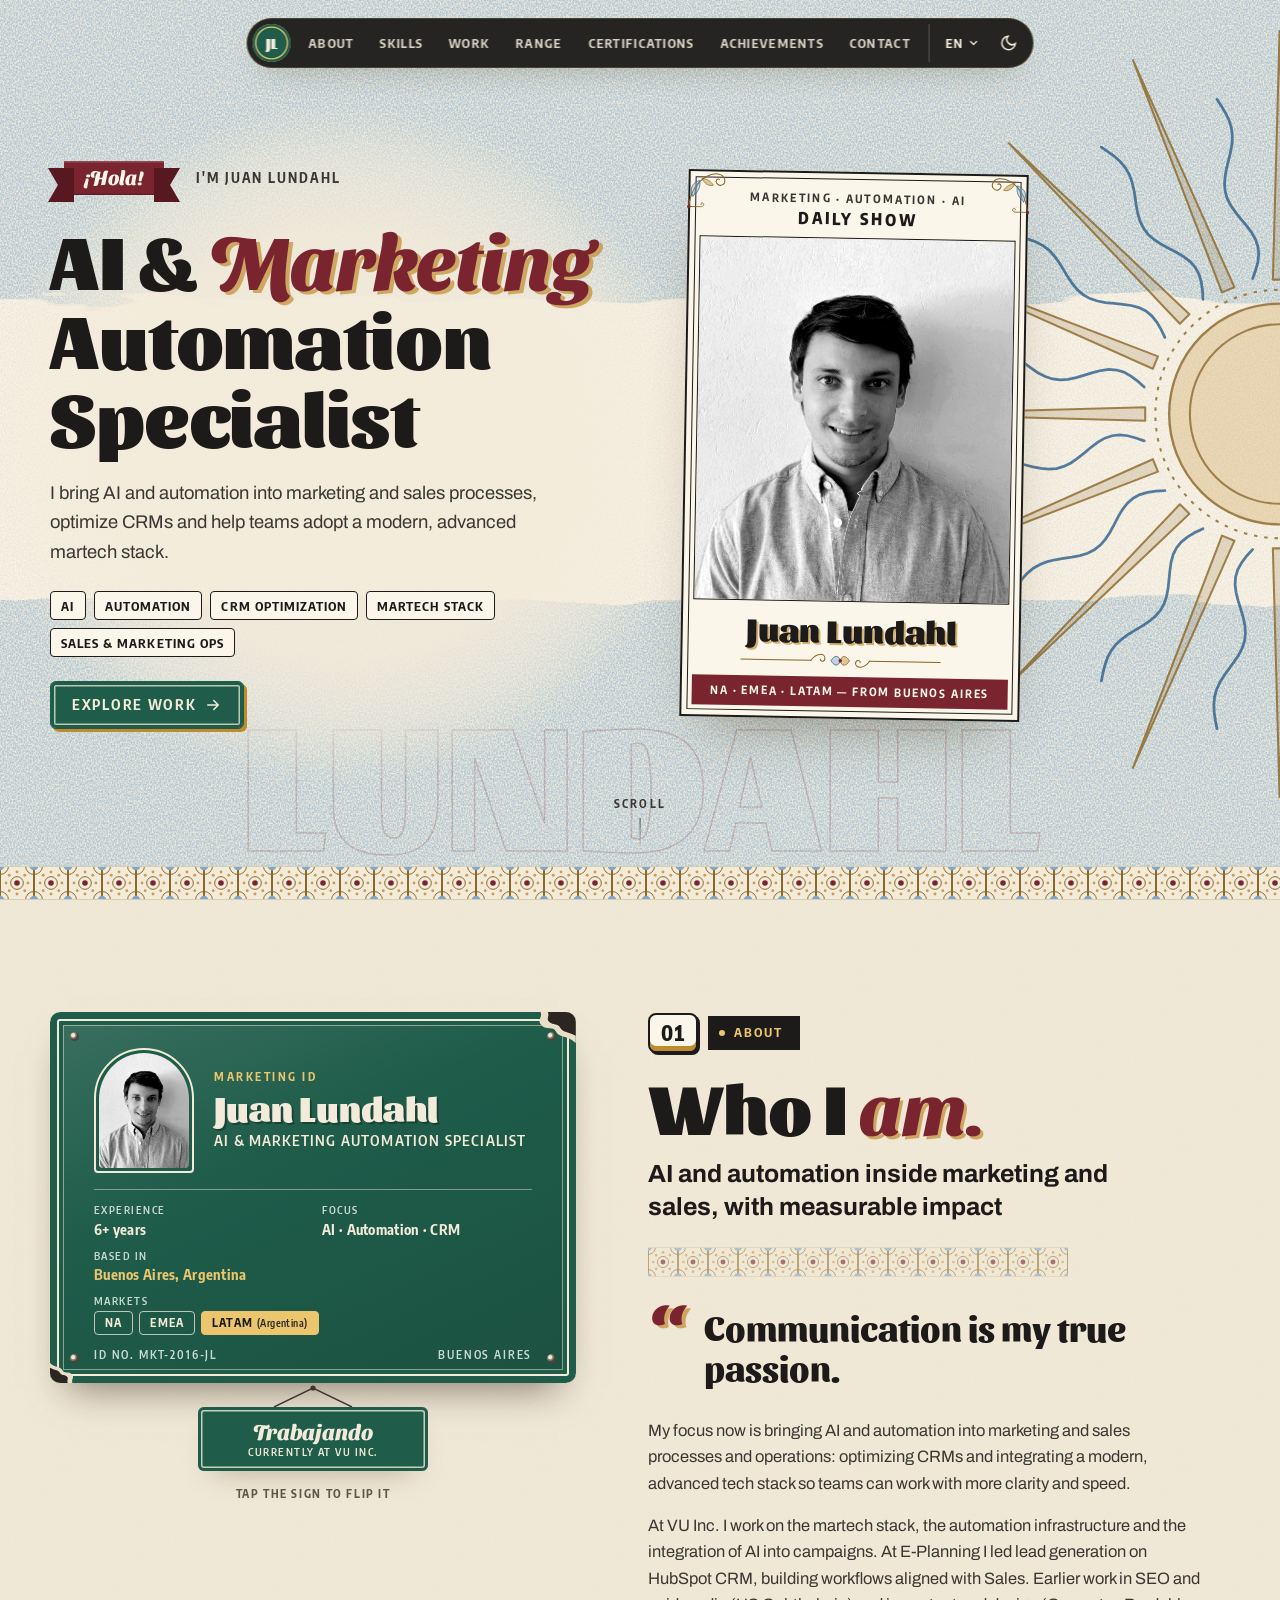
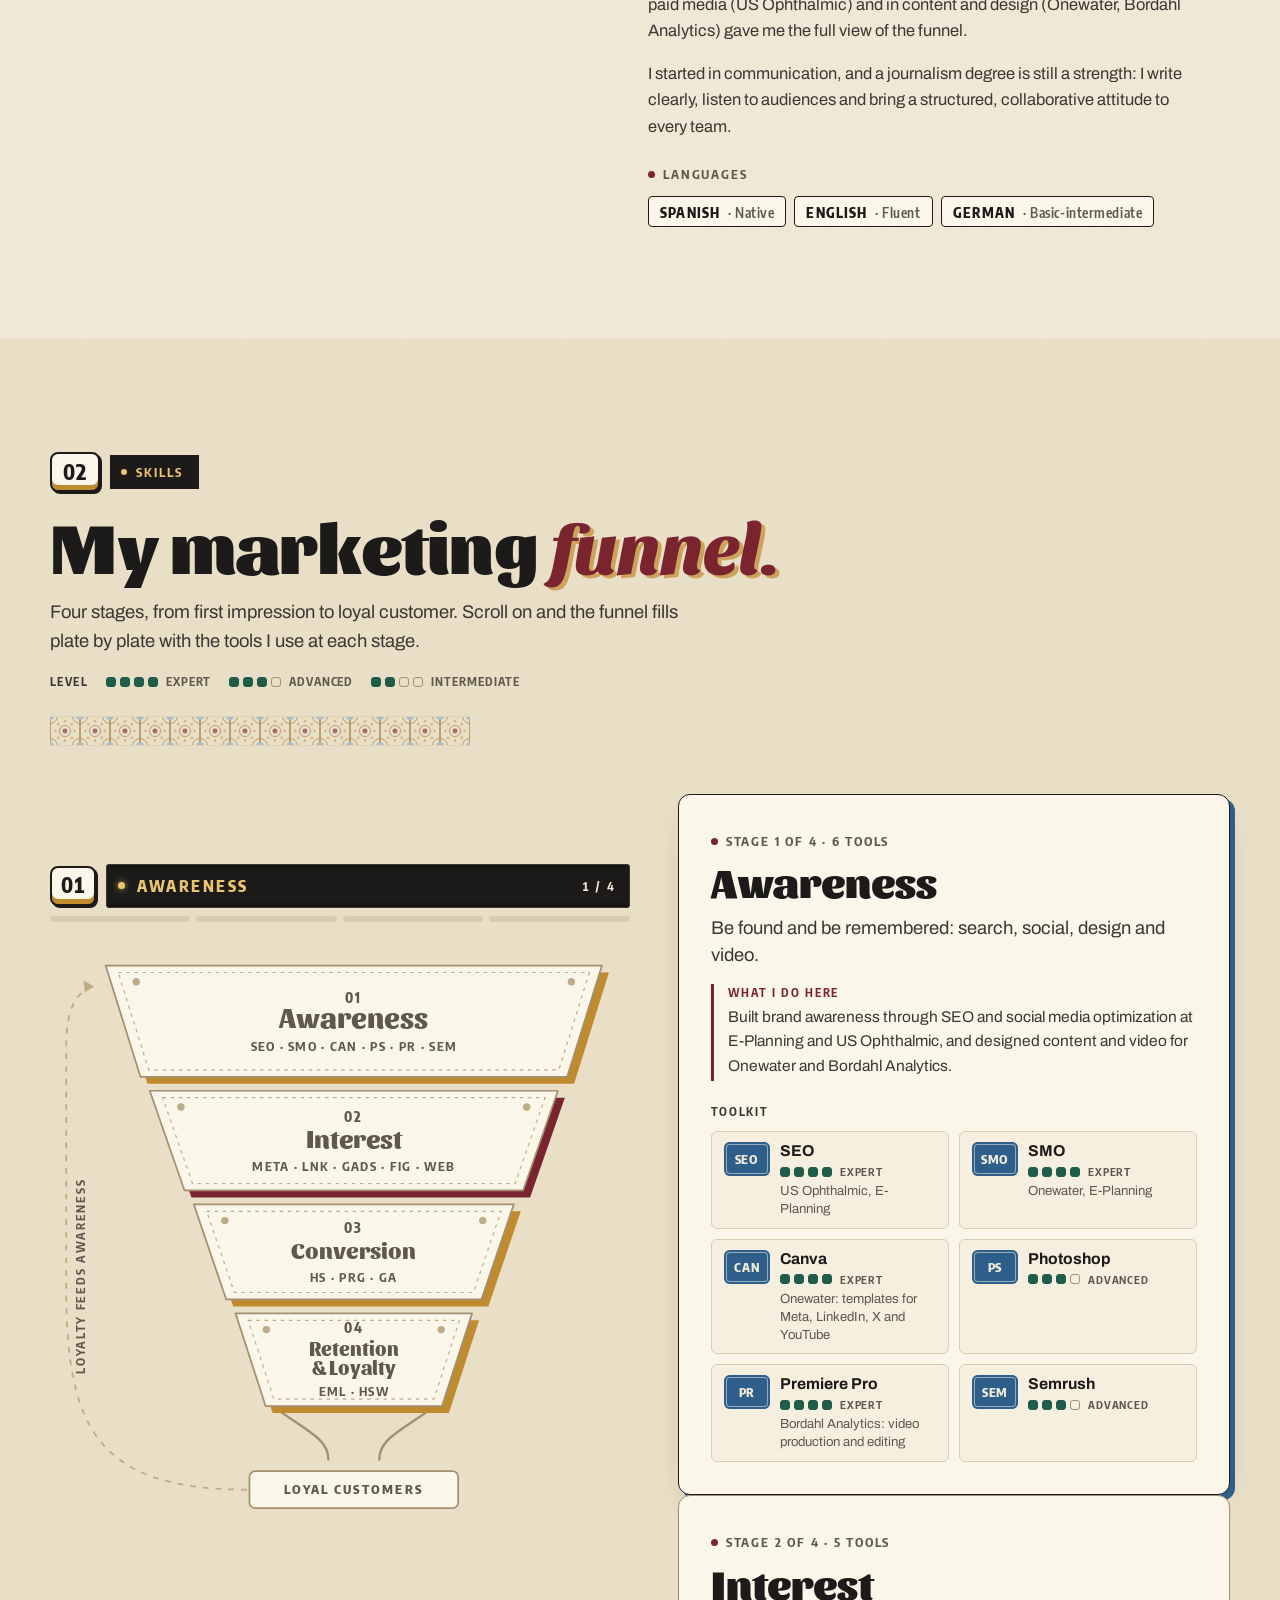
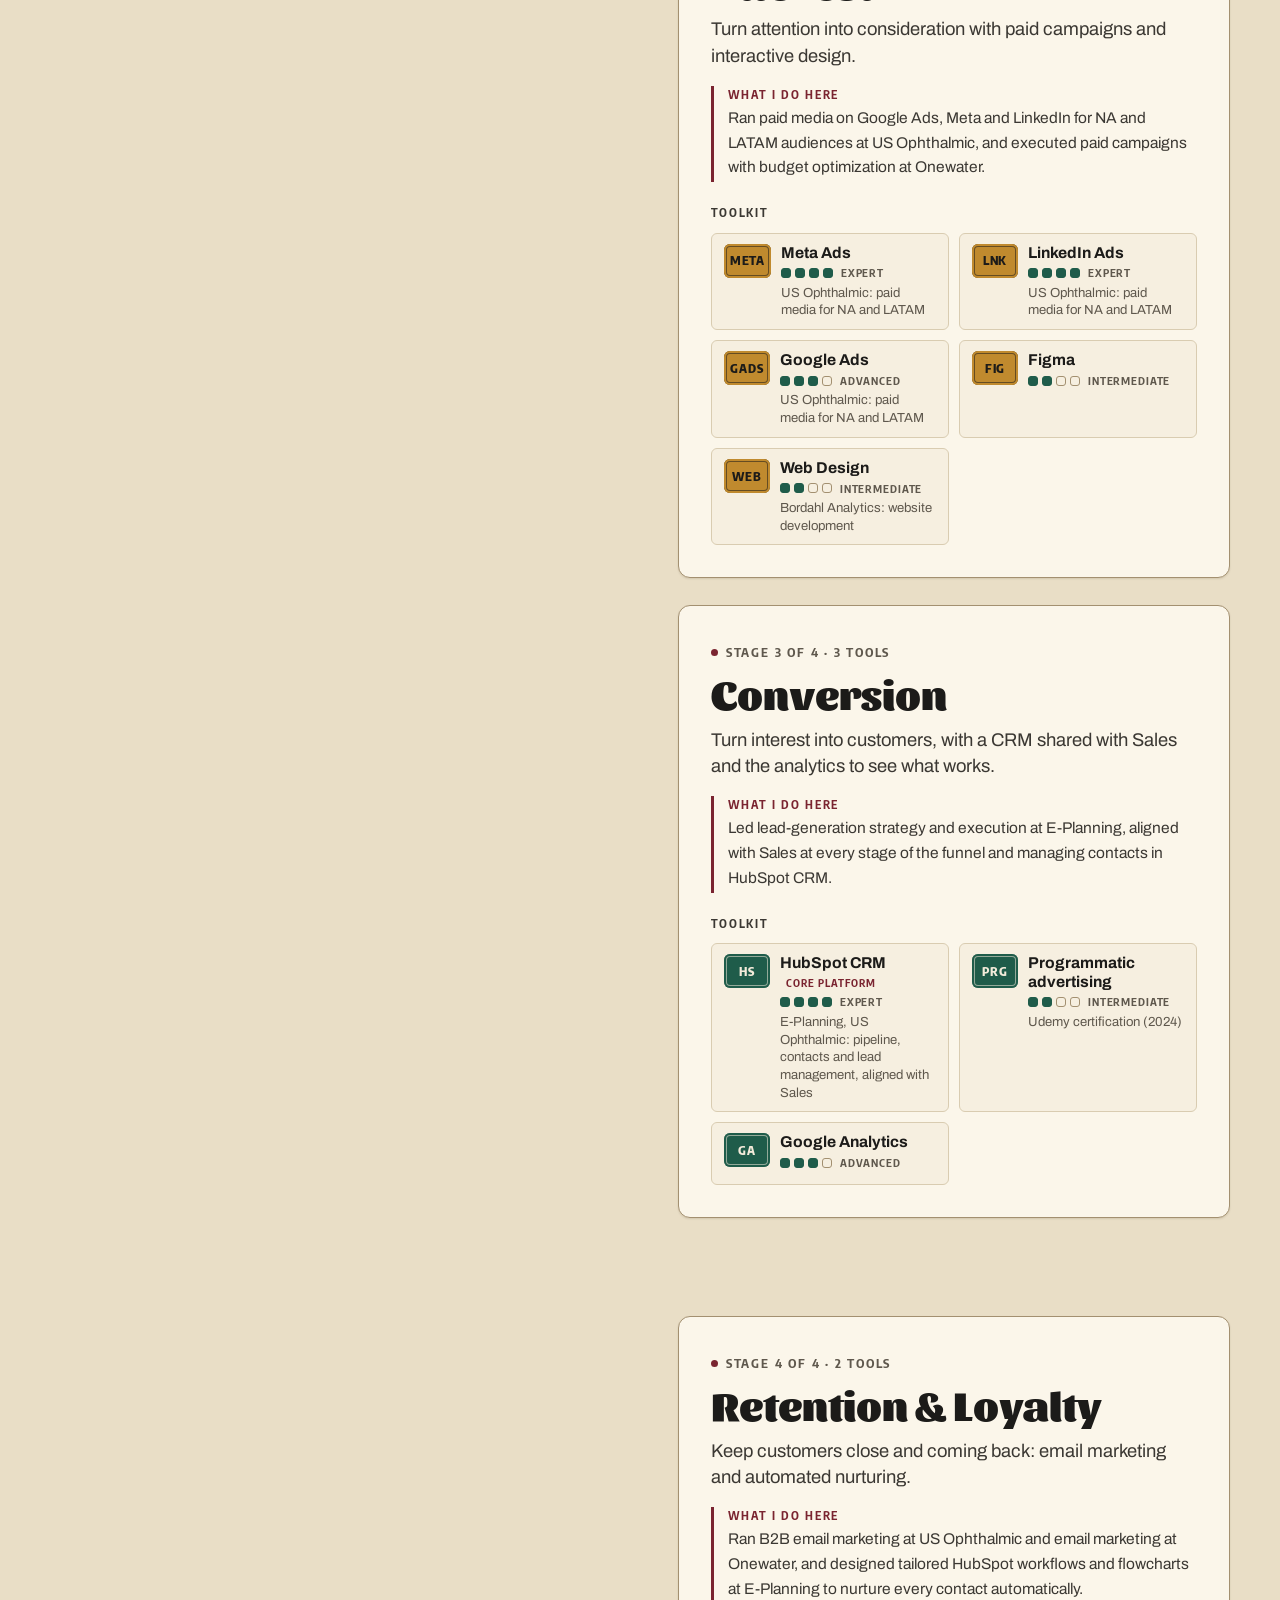
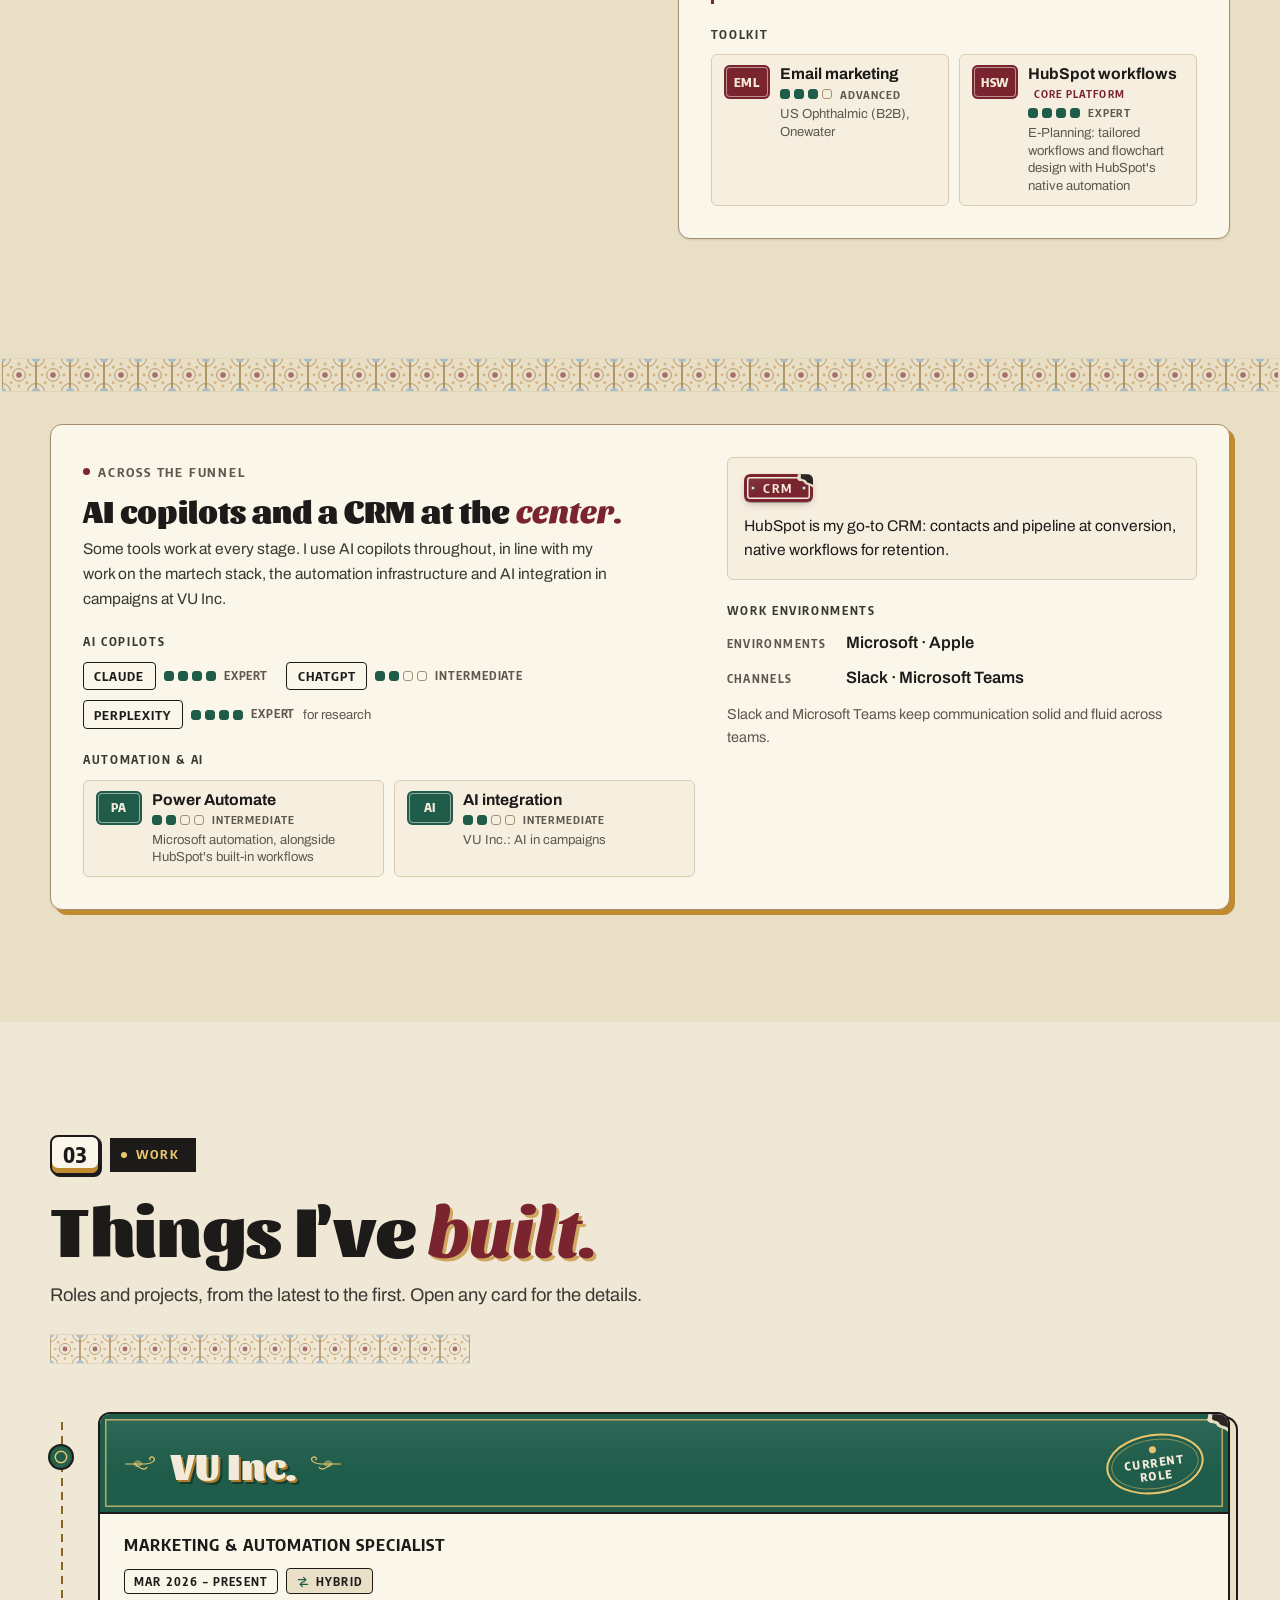
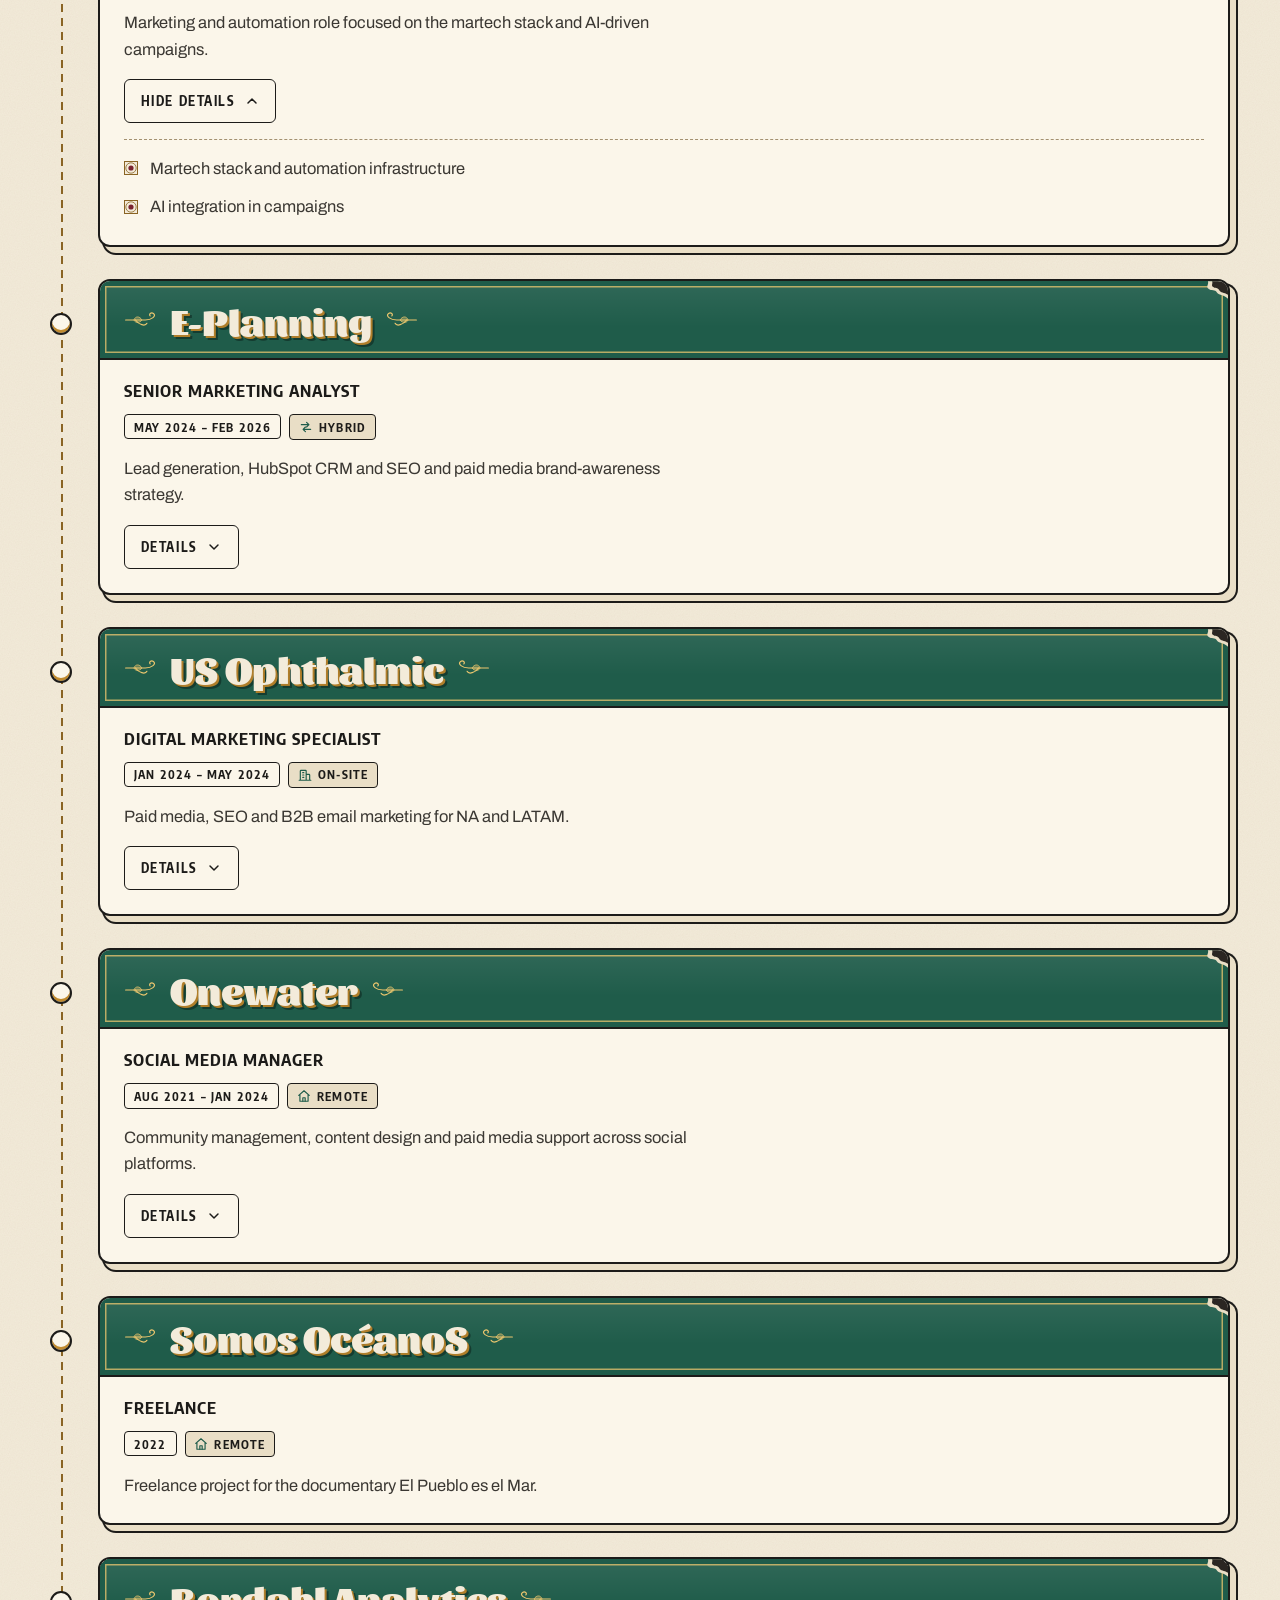
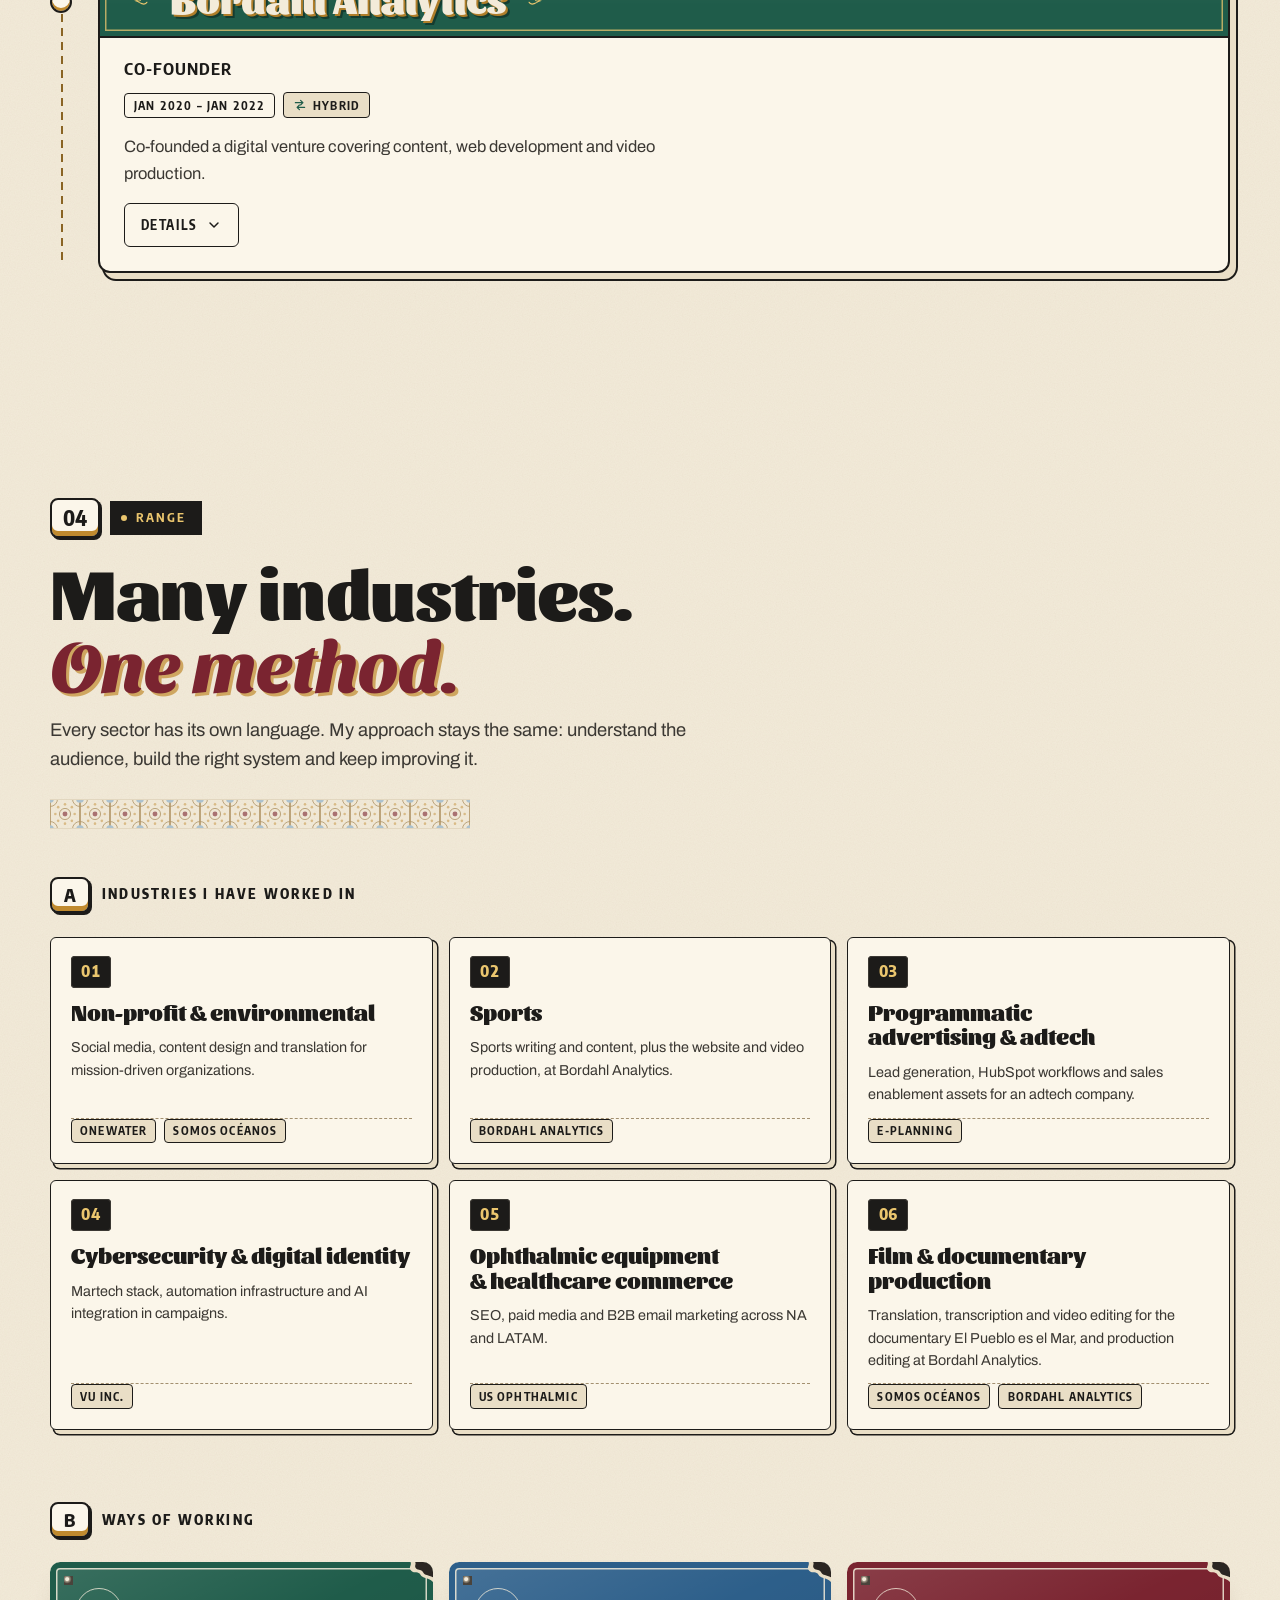
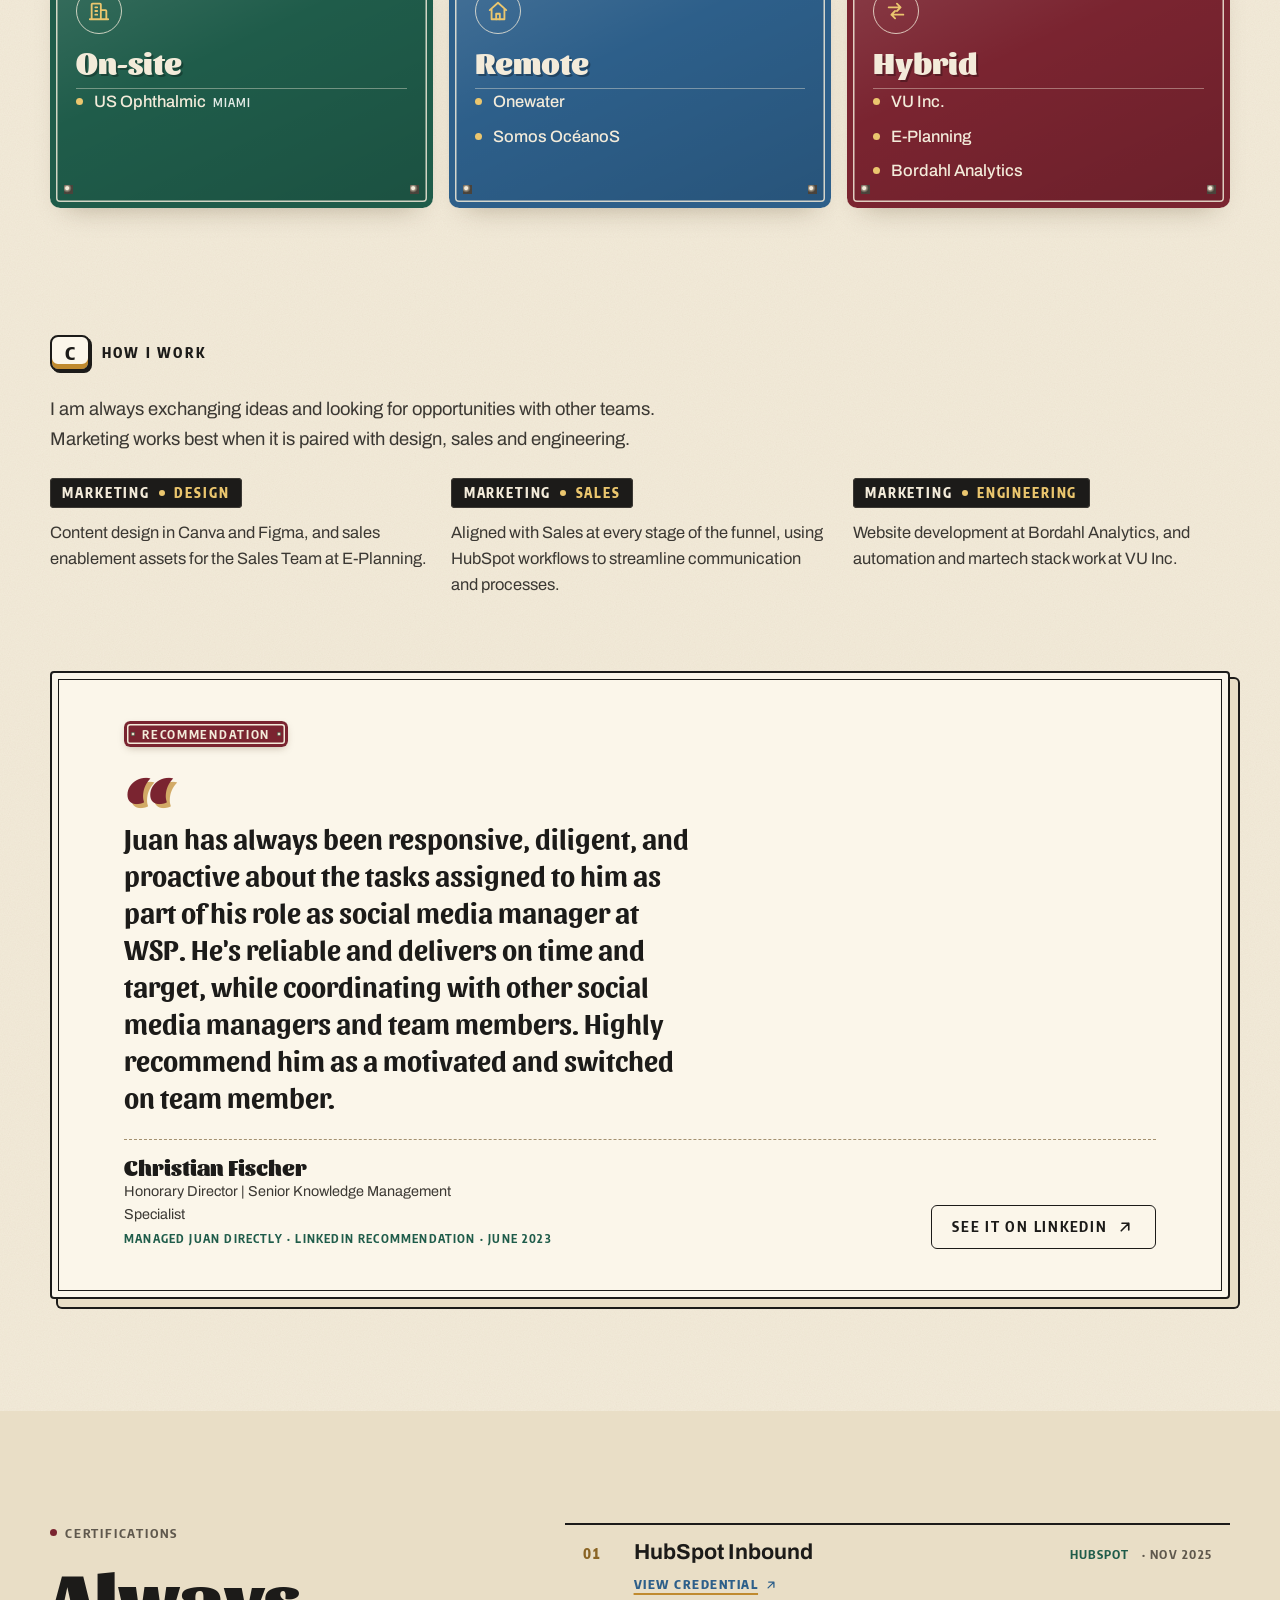
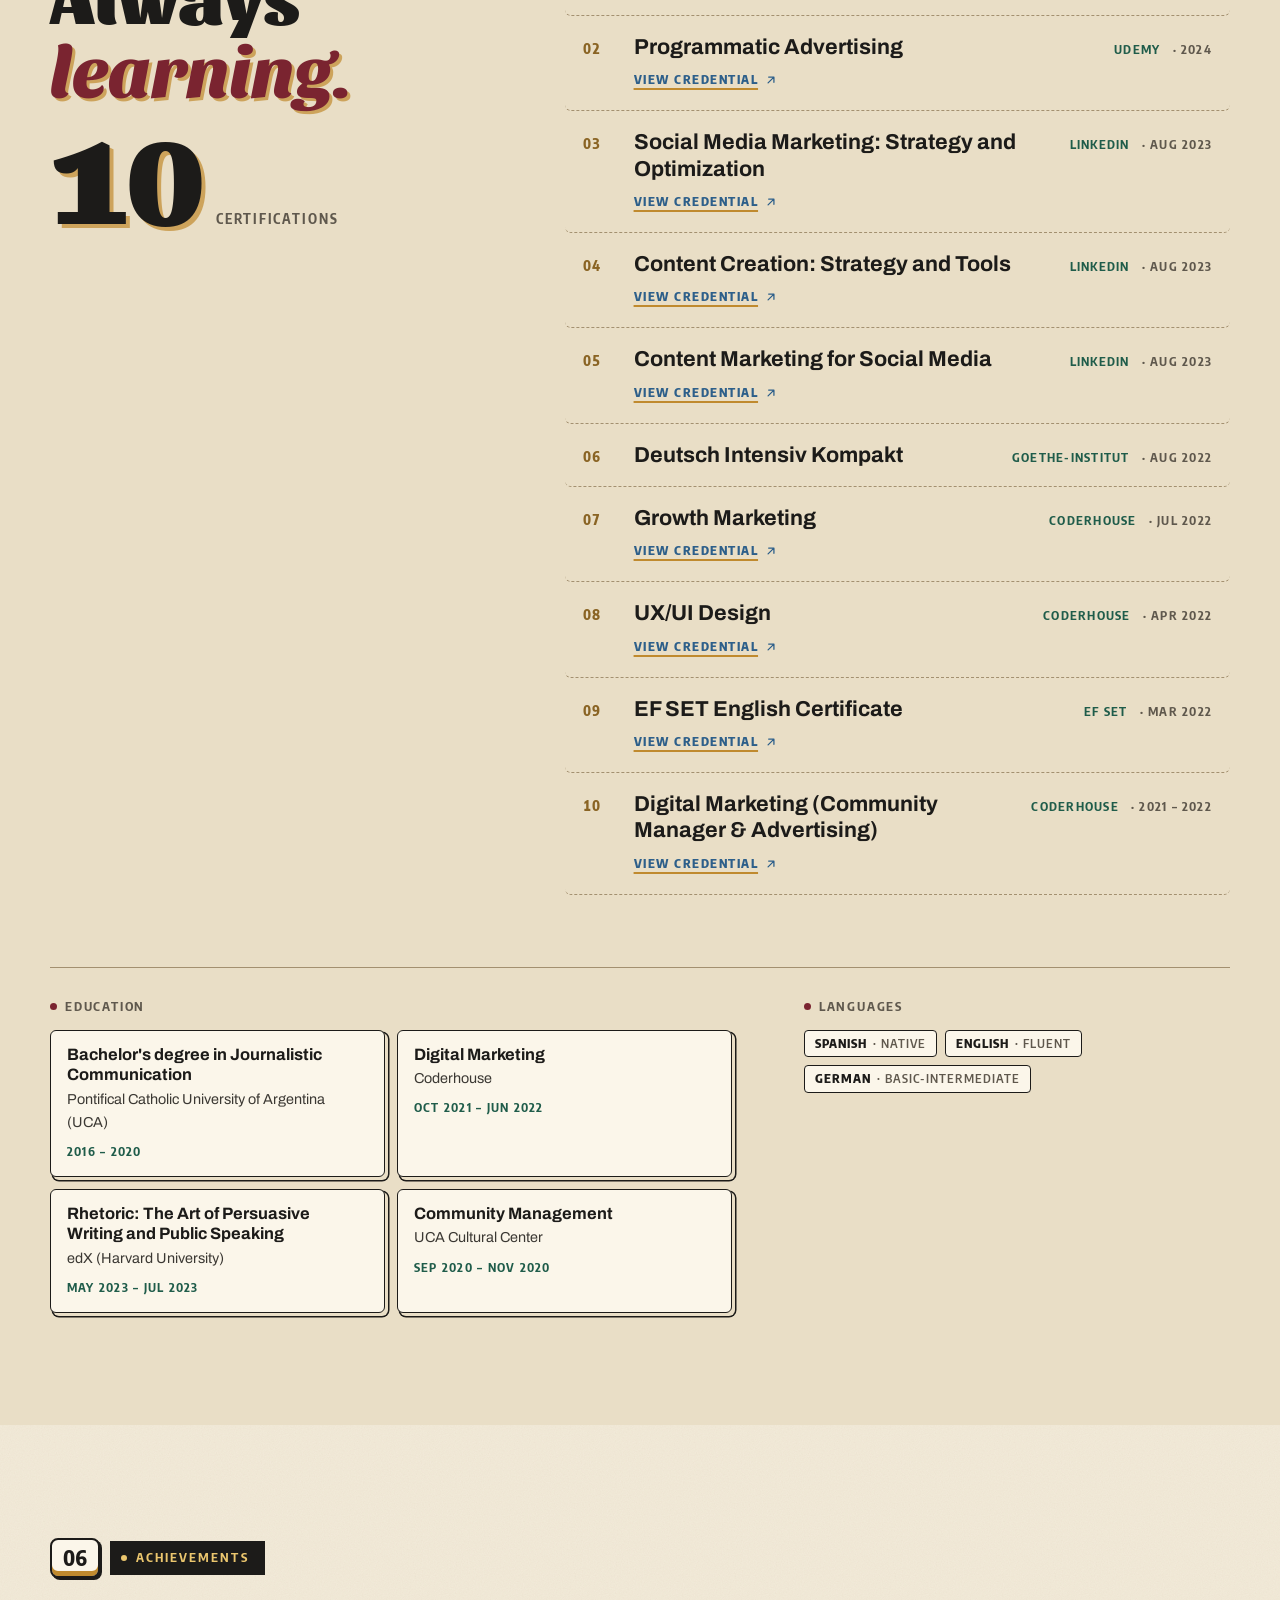
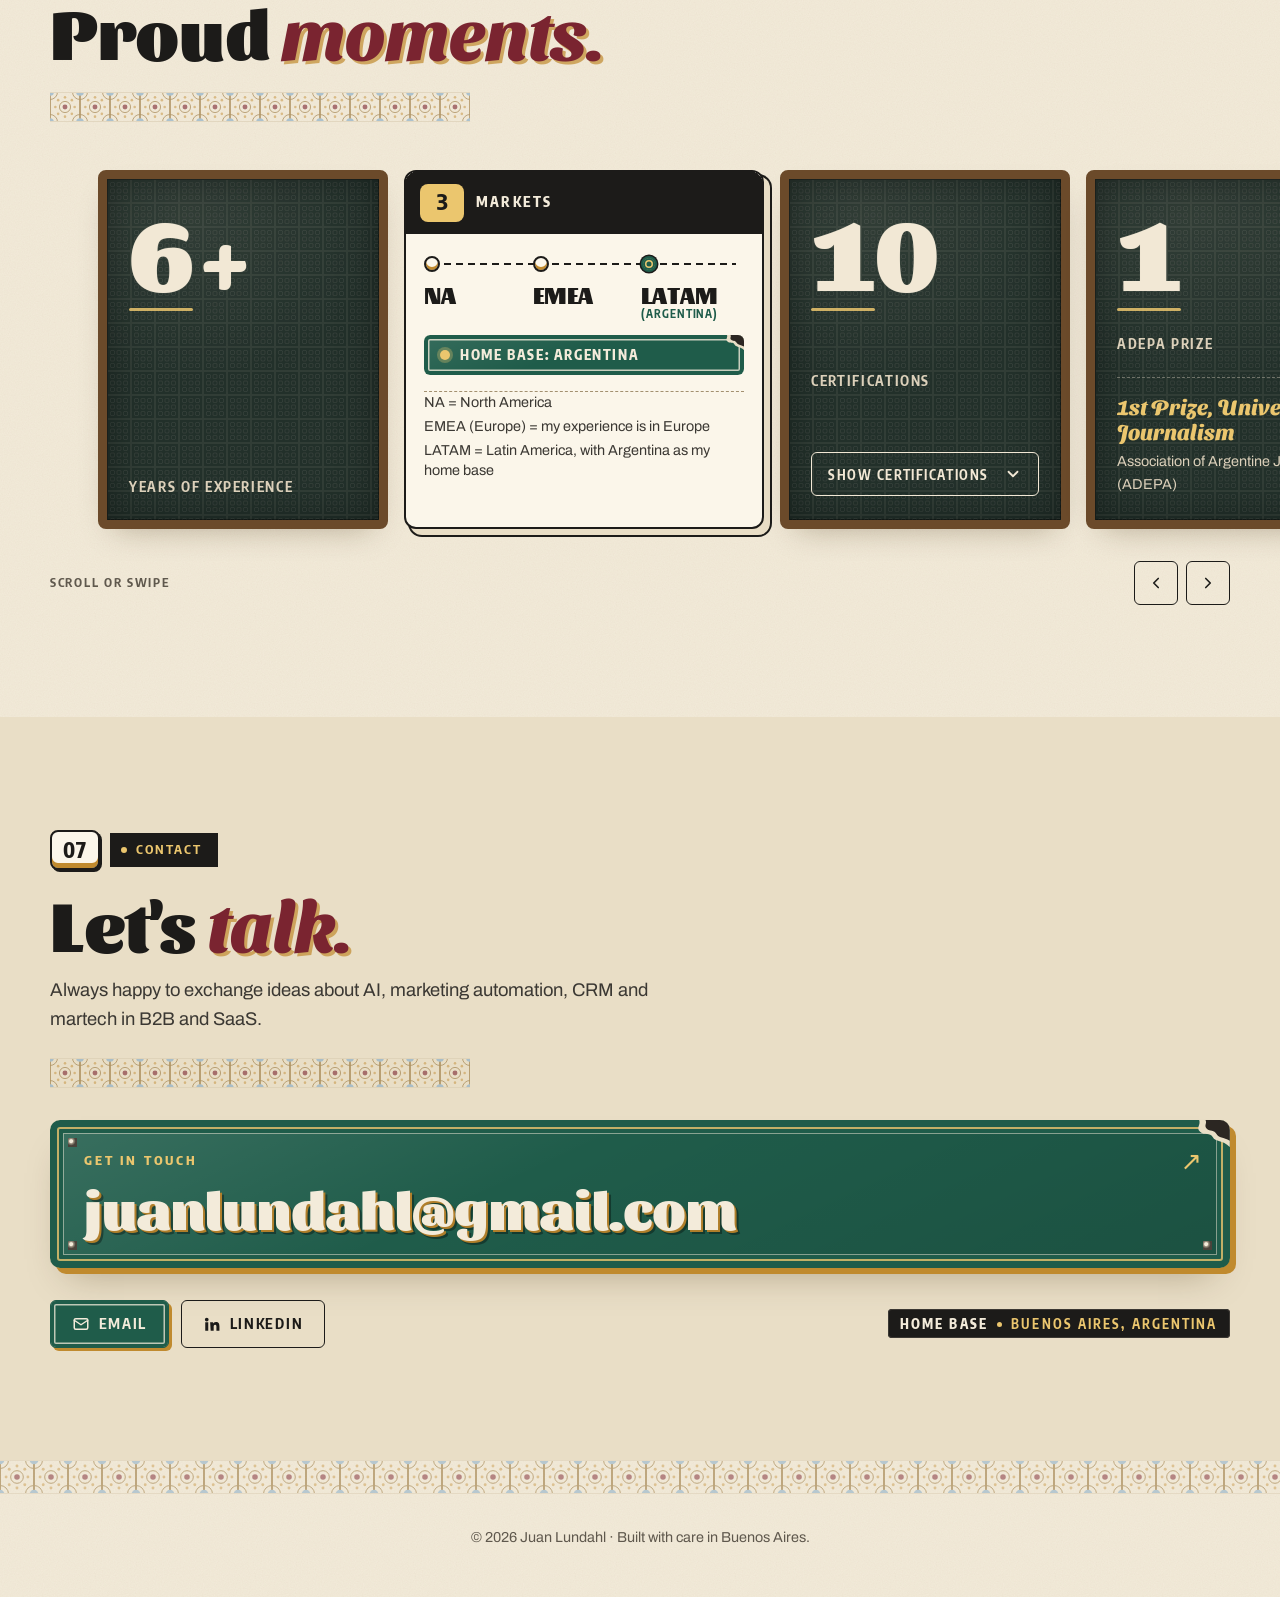
==== commit 8fce6193: "﻿Remove open-to-opportunities wording The about sign now reads Trabajando / Currently at VU Inc., an" ====
--- a/index.html
+++ b/index.html
@@ -3,7 +3,7 @@
 <head>
   <meta charset="utf-8">
   <meta name="viewport" content="width=device-width, initial-scale=1, viewport-fit=cover">
-  <title>Juan Lundahl | AI & Marketing Automation</title>
+  <title>Juan Lundahl | AI & Marketing Automation Specialist</title>
   <meta name="description" content="Juan Lundahl - AI & Marketing Automation Specialist. AI and automation in marketing and sales operations, CRM optimization and martech stack. Buenos Aires, Argentina.">
   <meta name="theme-color" content="#f3ebda" media="(prefers-color-scheme: light)">
   <meta name="theme-color" content="#1a1714" media="(prefers-color-scheme: dark)">
@@ -14,7 +14,8 @@
   <meta property="og:site_name" content="Juan Lundahl">
   <meta property="og:title" content="Juan Lundahl | AI & Marketing Automation Specialist">
   <meta property="og:description" content="Interactive portfolio: AI, automation, CRM optimization and martech stack for marketing and sales operations.">
-  <meta property="og:image" content="assets/img/og.jpg">
+  <!-- TODO after publishing: make this an absolute URL (https://<user>.github.io/<repo>/assets/img/juan.jpg); most link previews ignore relative og:image -->
+  <meta property="og:image" content="assets/img/juan.jpg">
   <meta property="og:image:alt" content="Juan Lundahl, AI & Marketing Automation Specialist">
   <meta property="og:locale" content="en_US">
   <meta property="og:locale:alternate" content="es_AR">
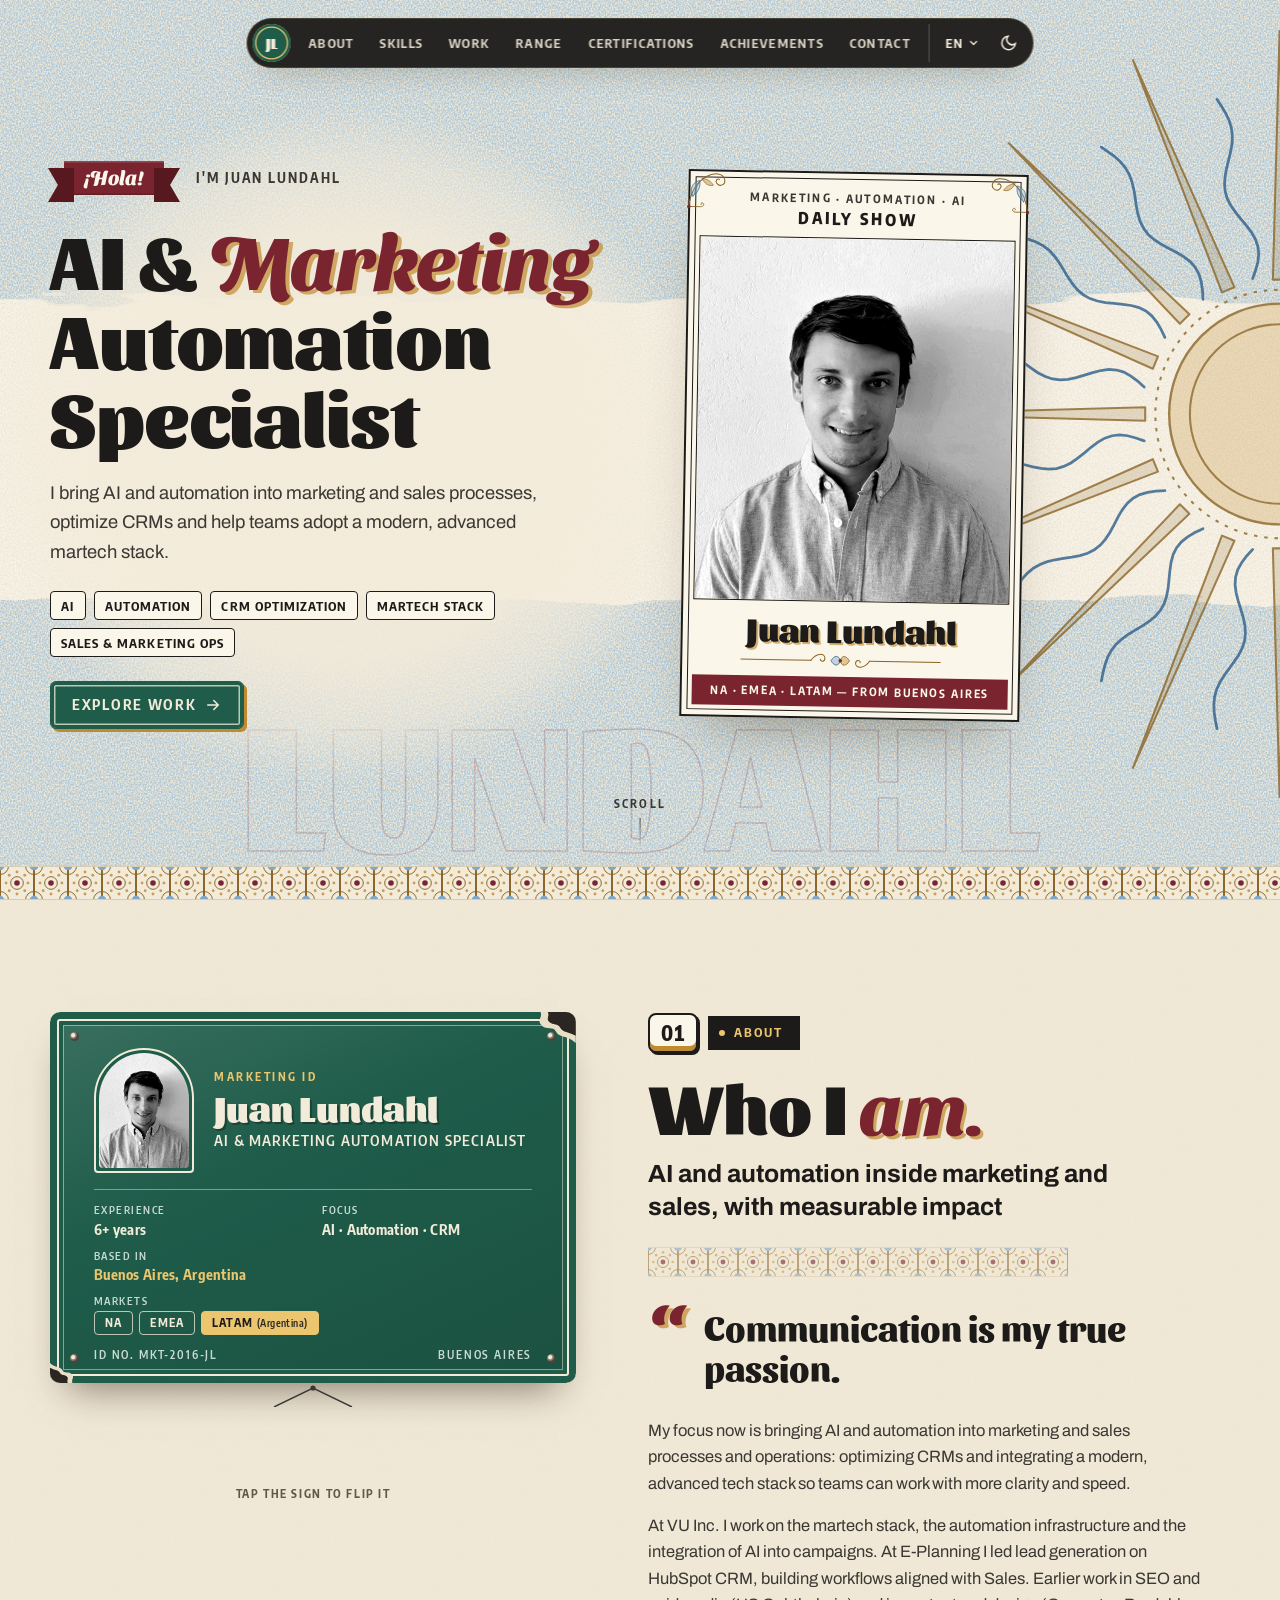
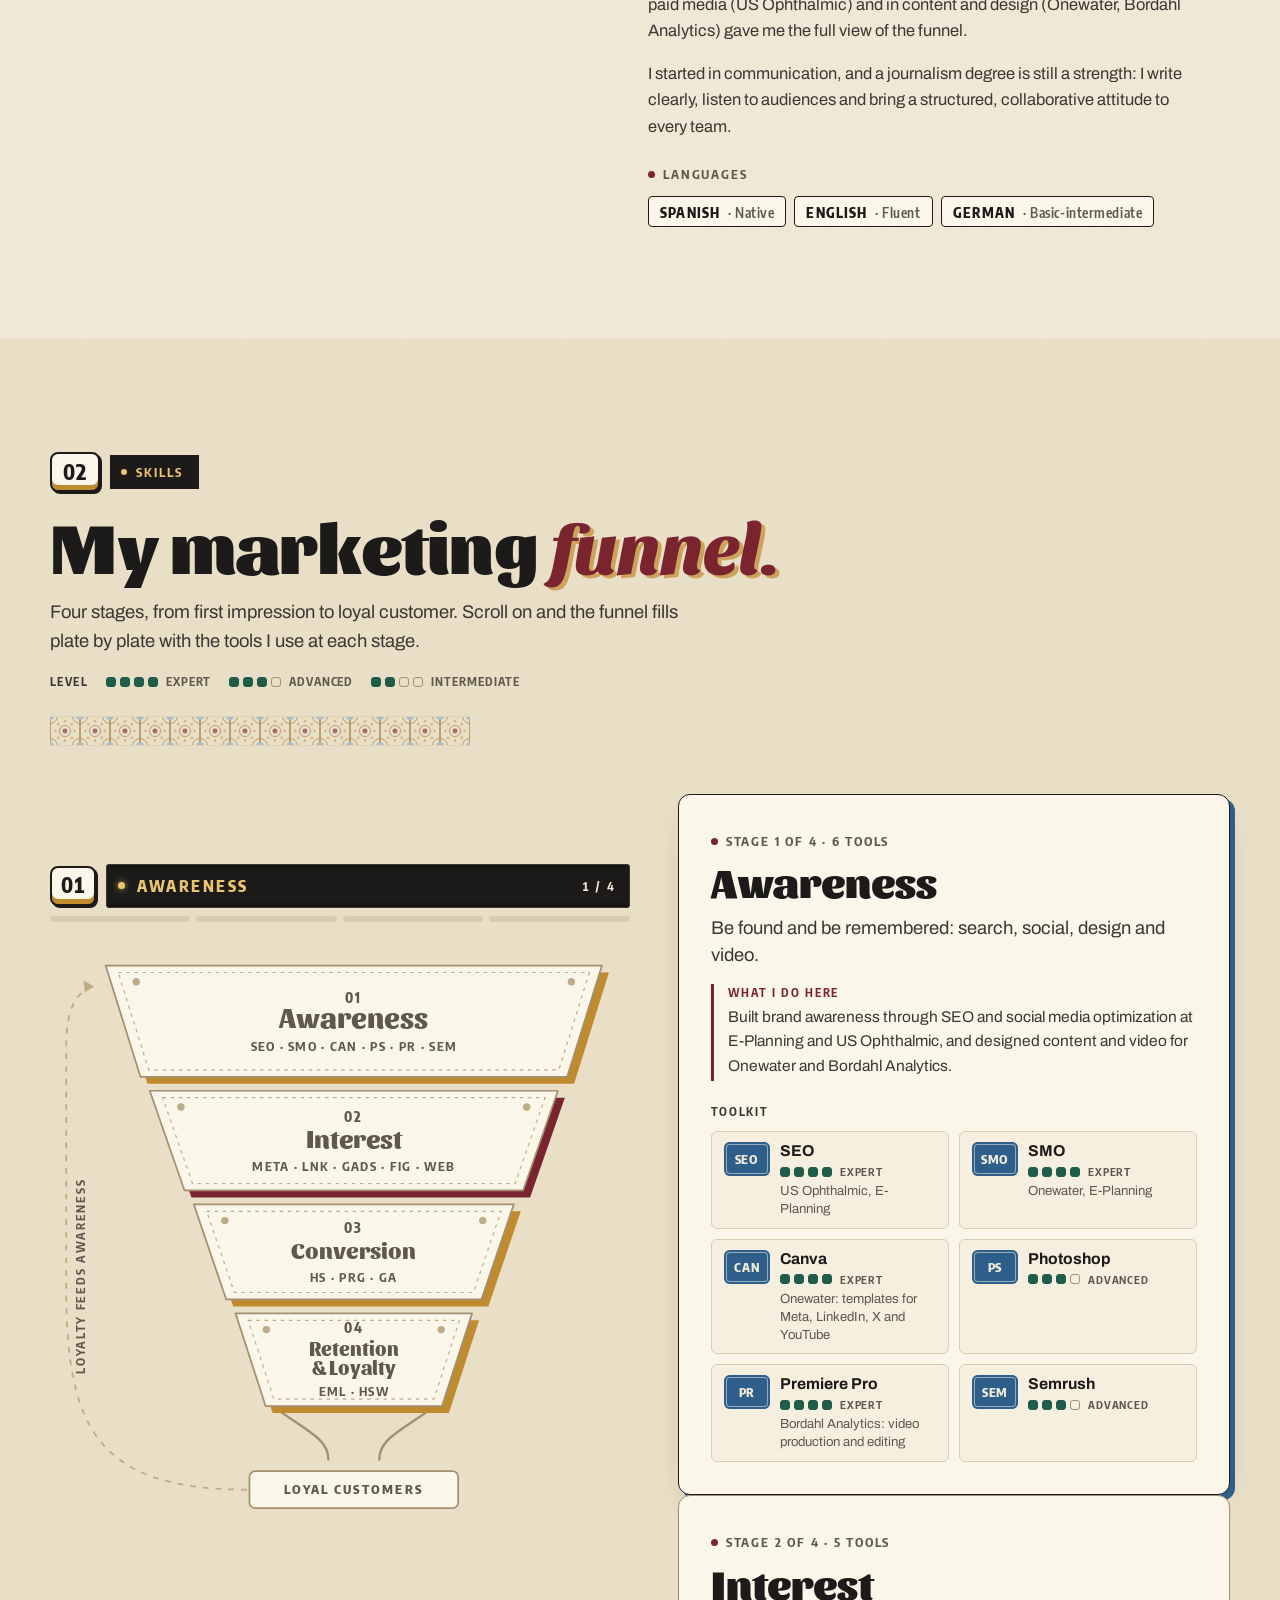
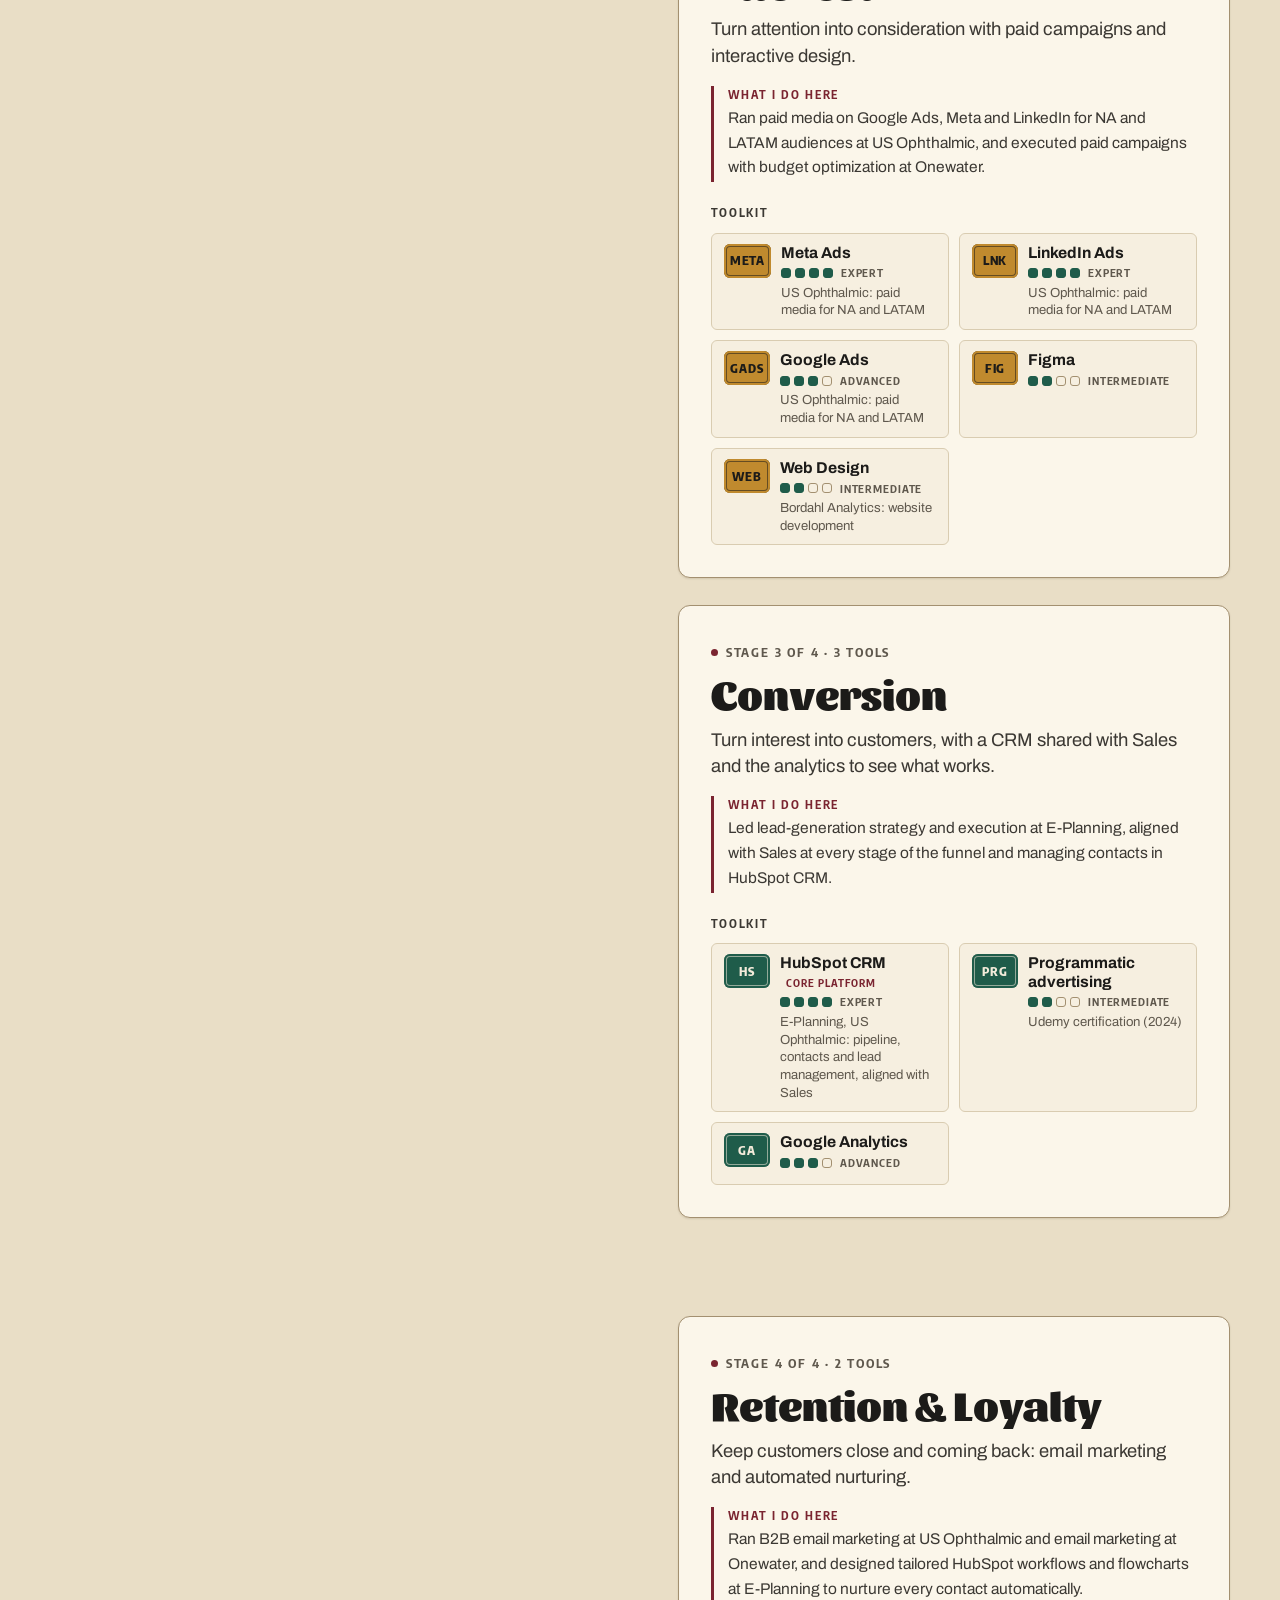
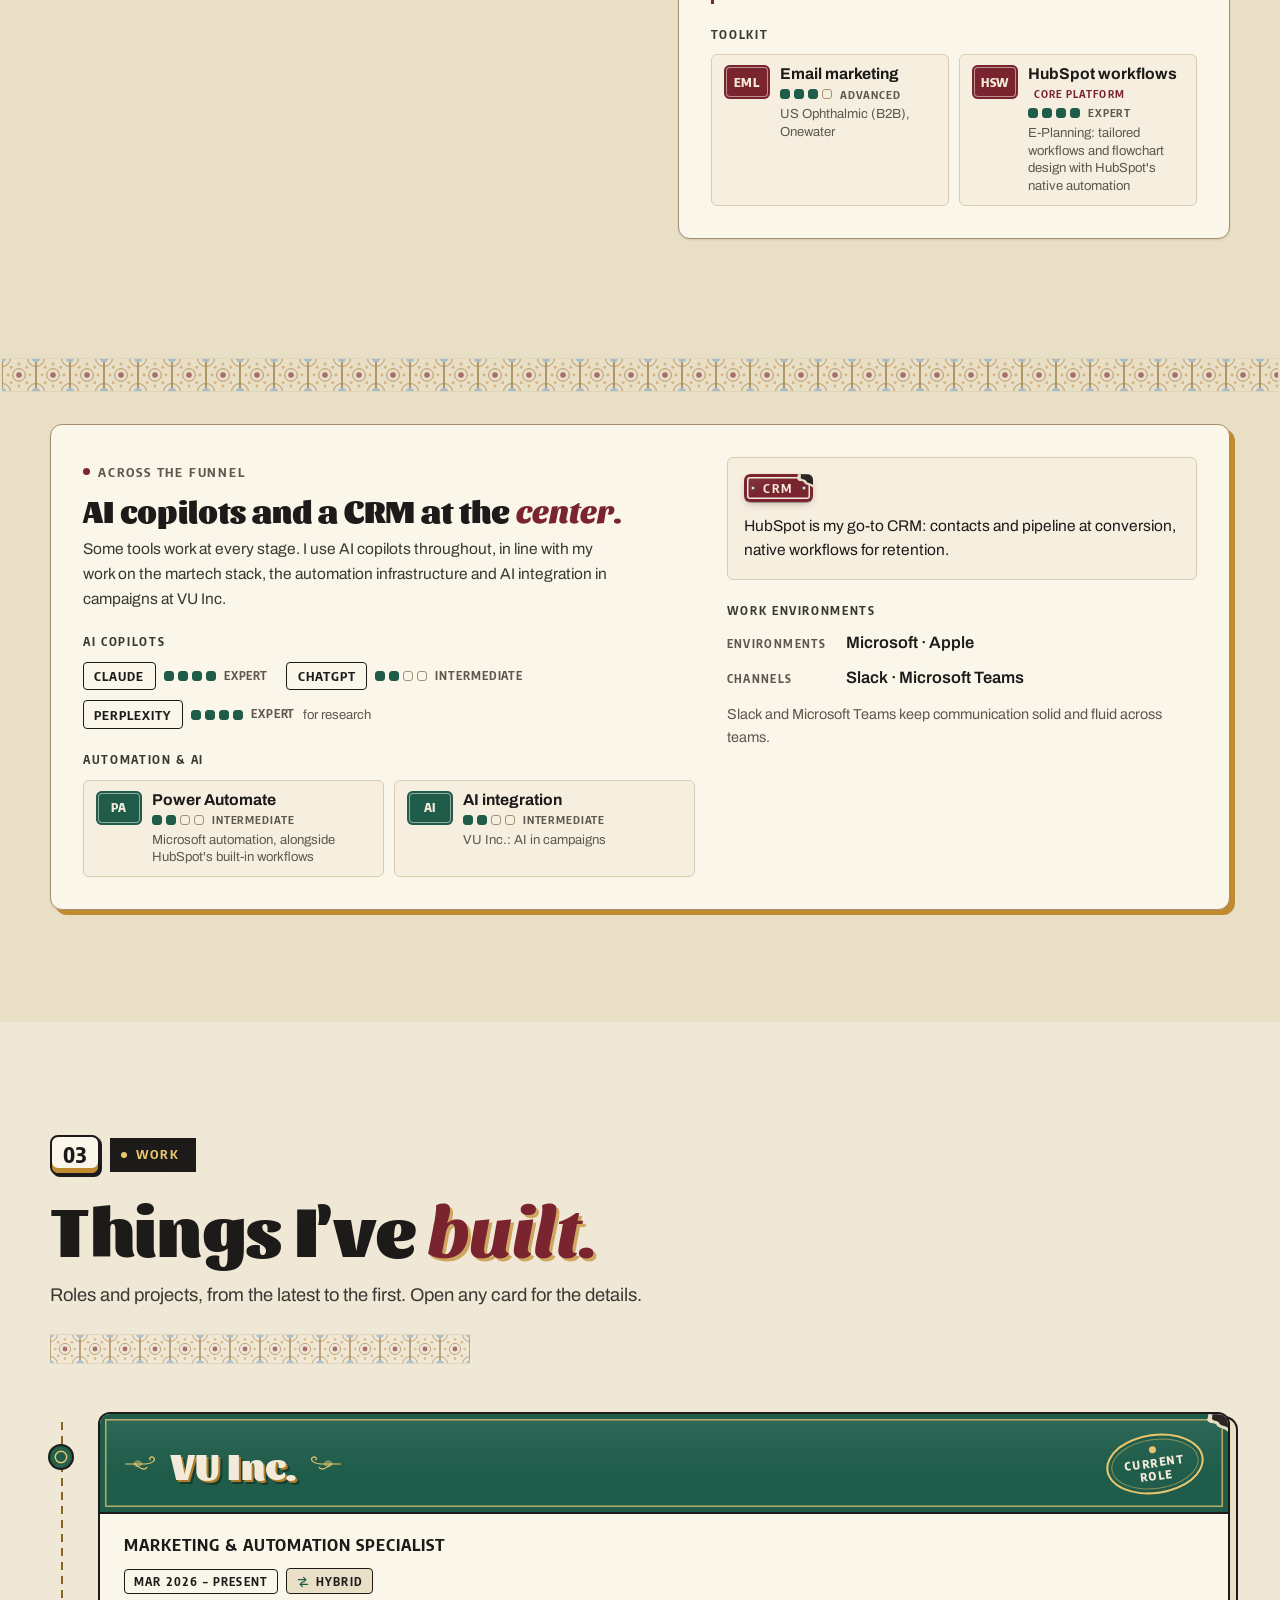
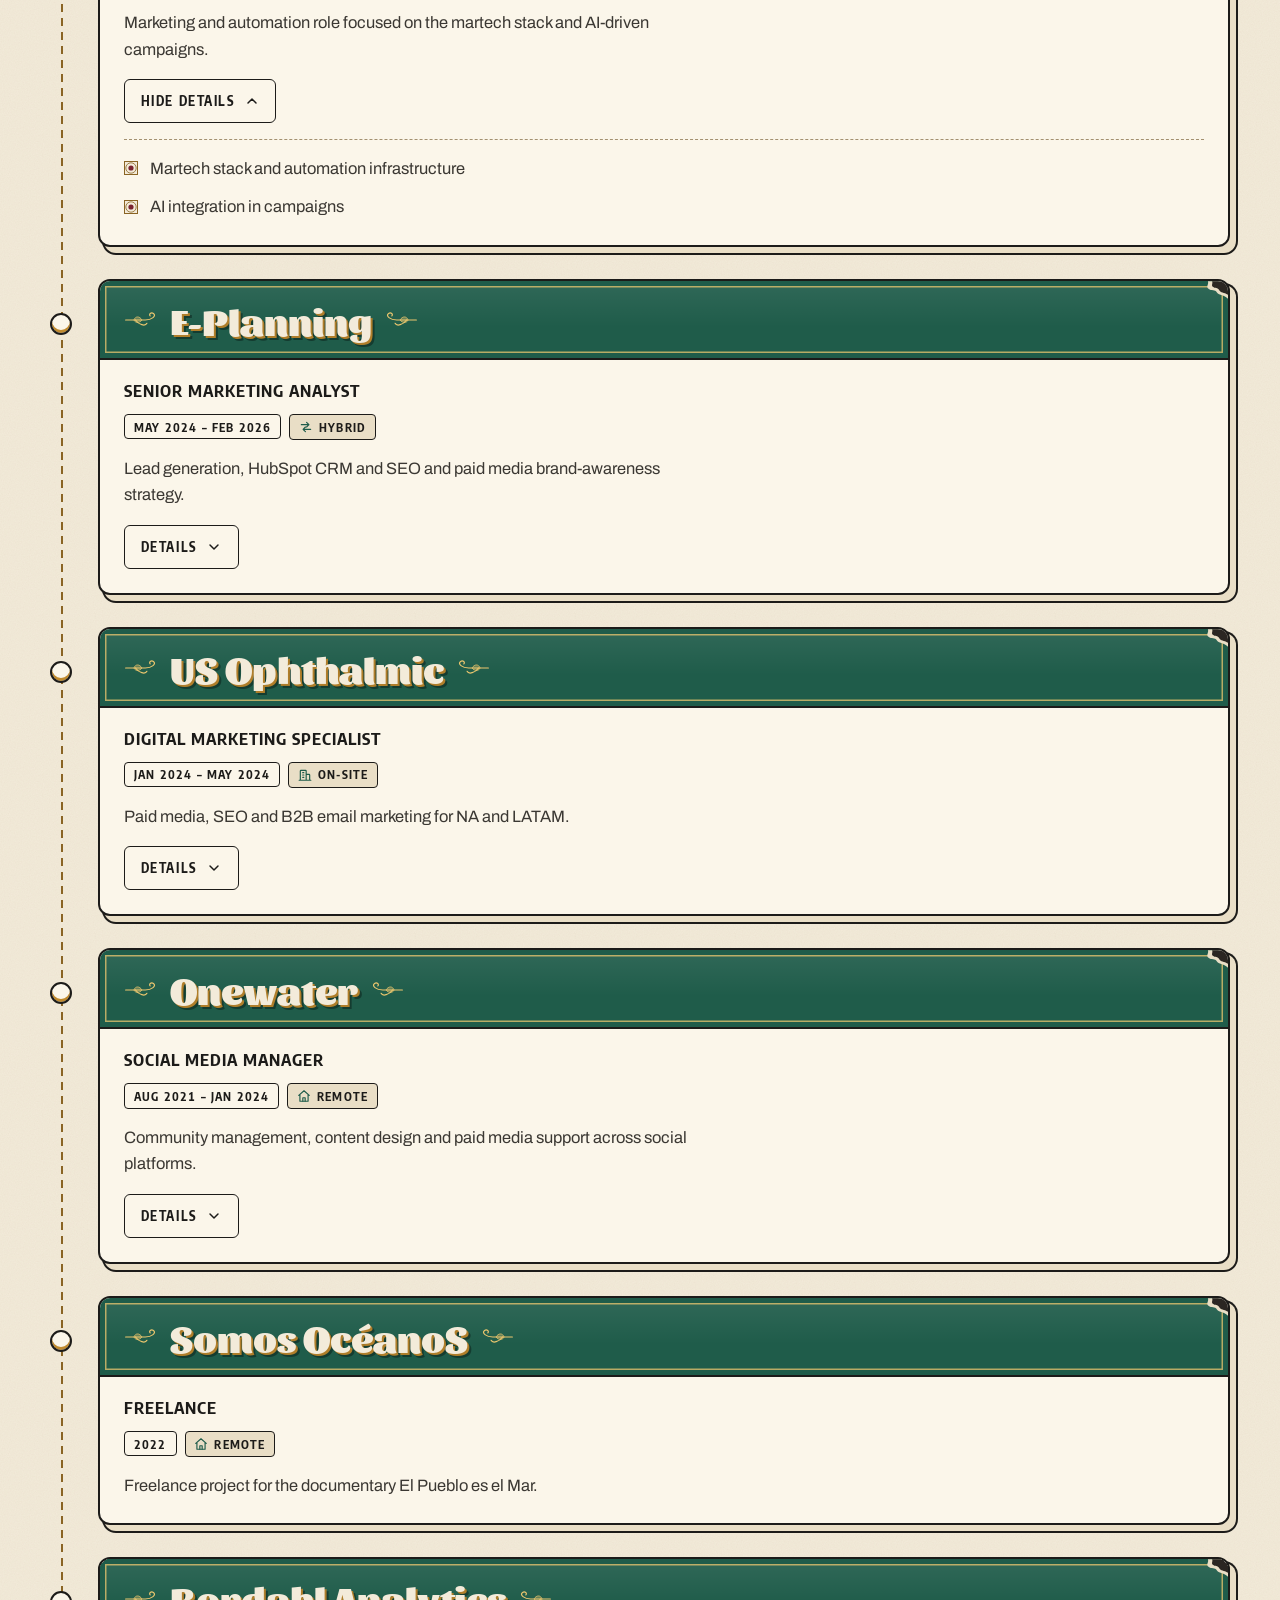
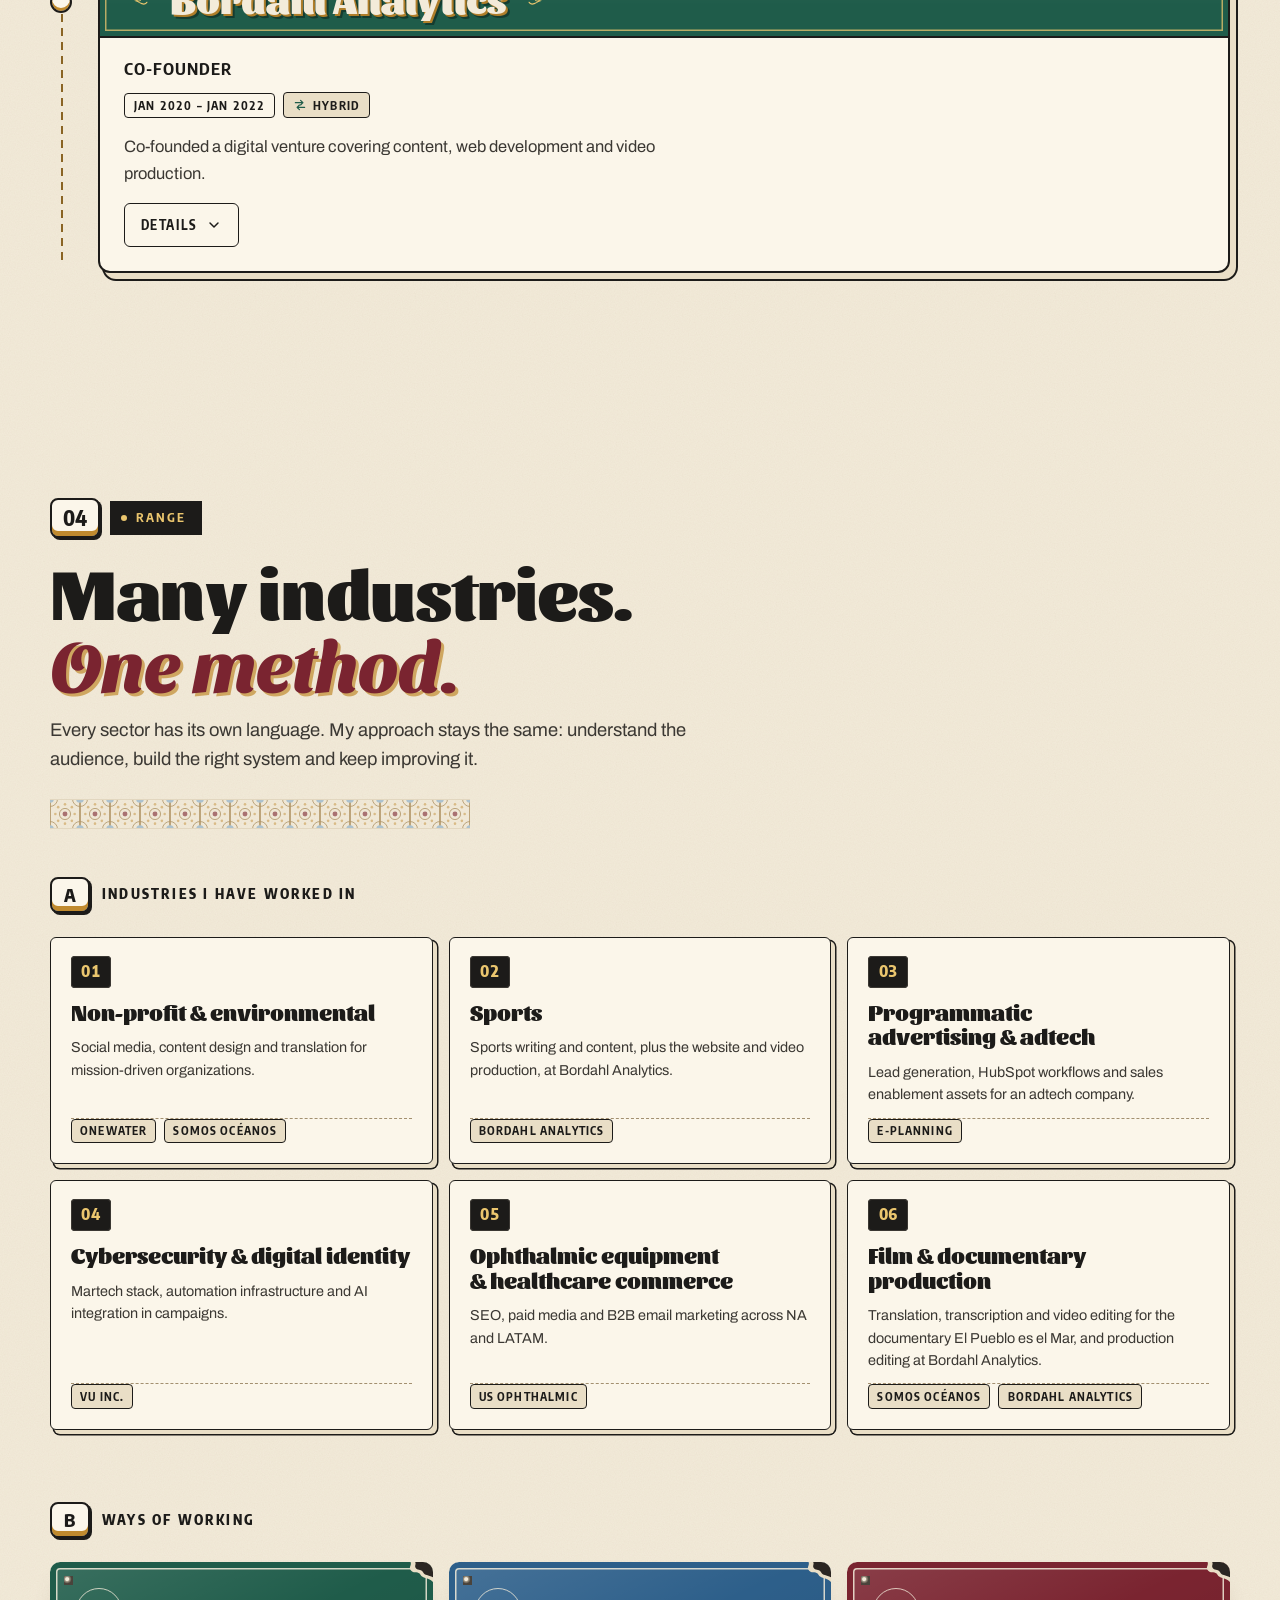
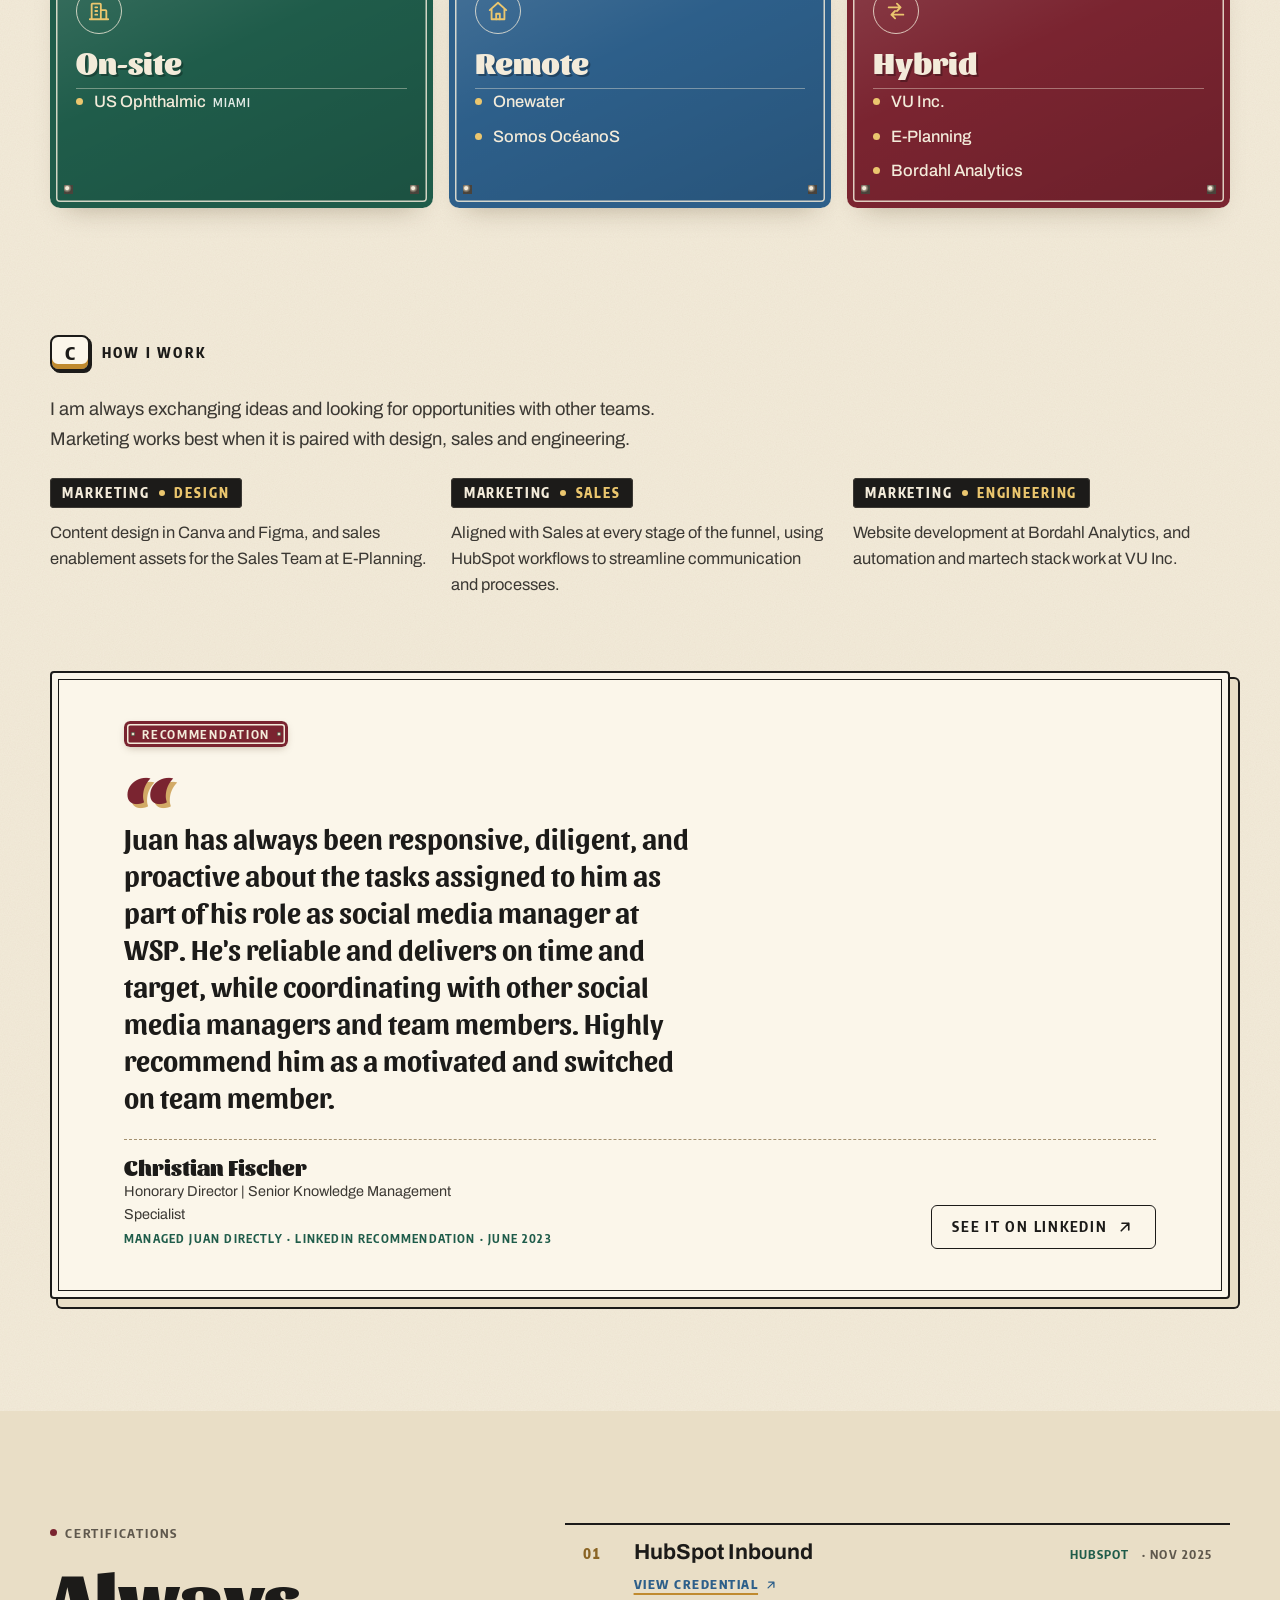
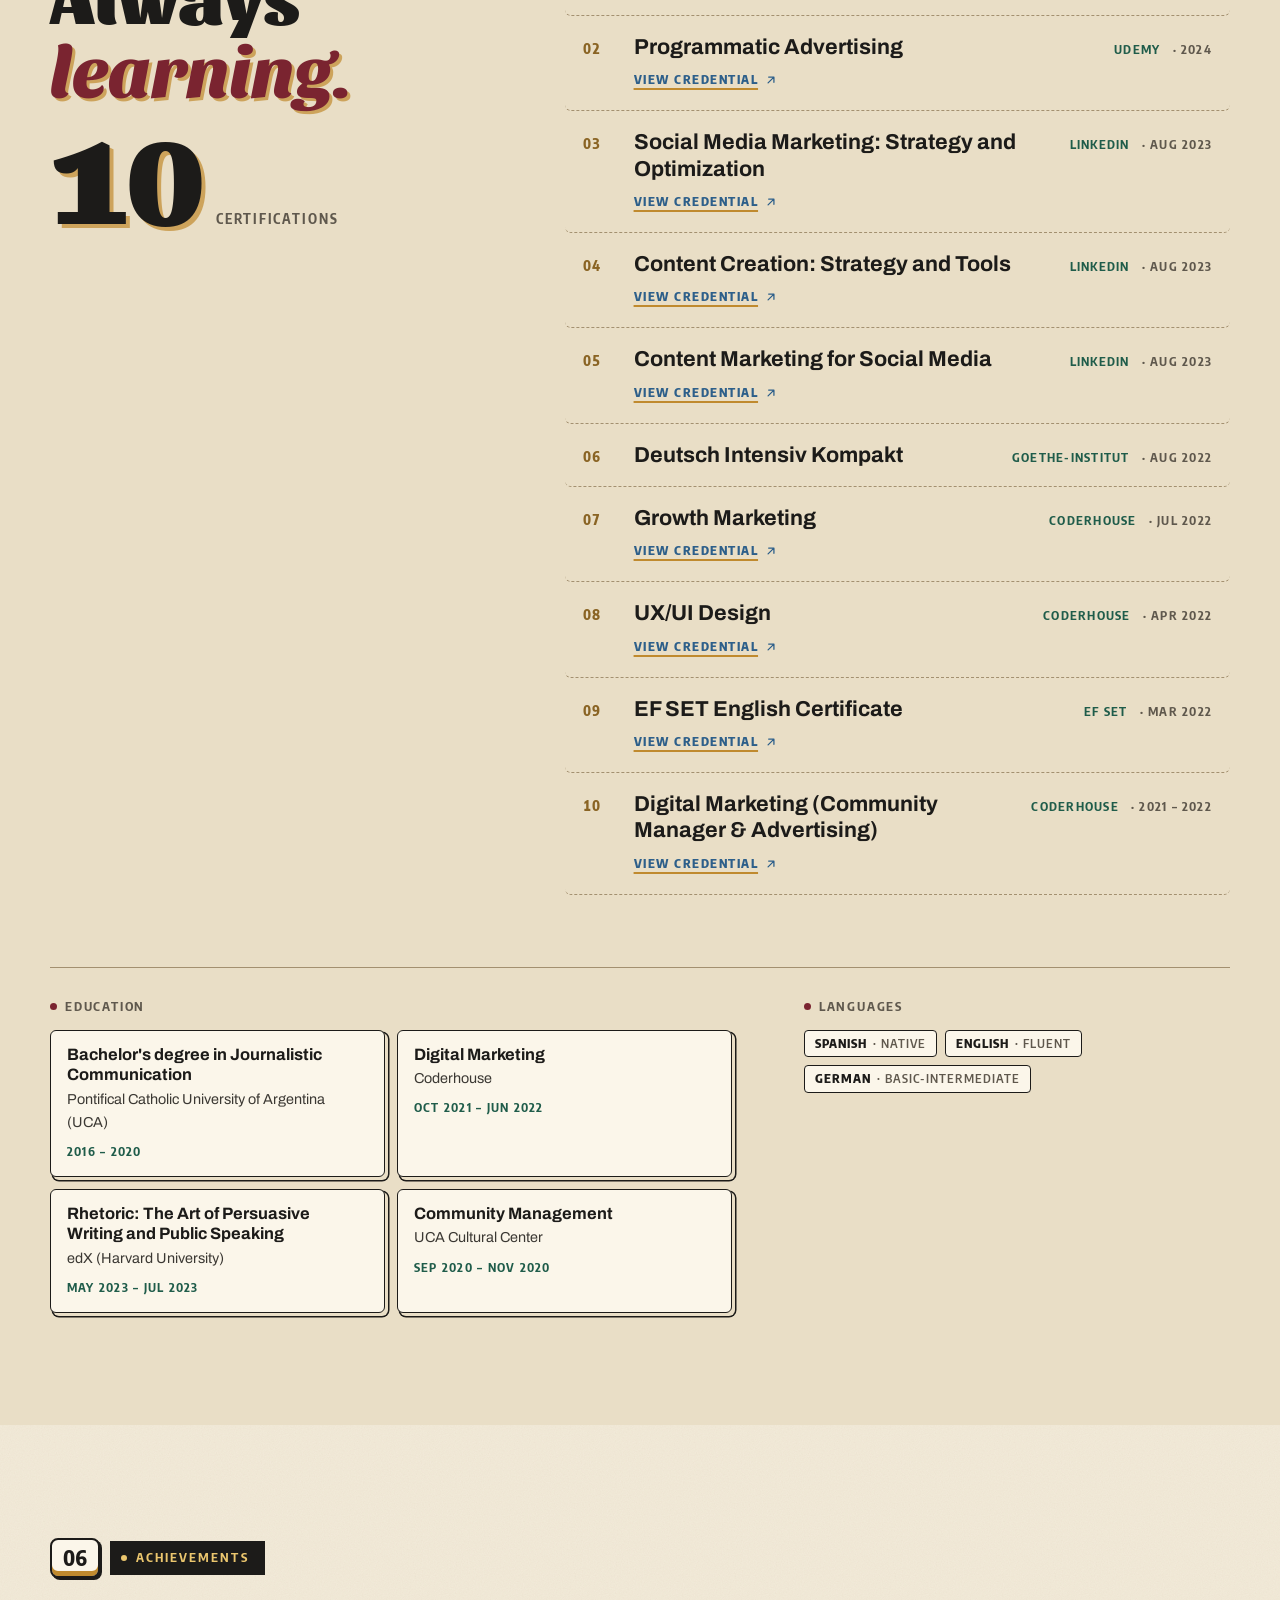
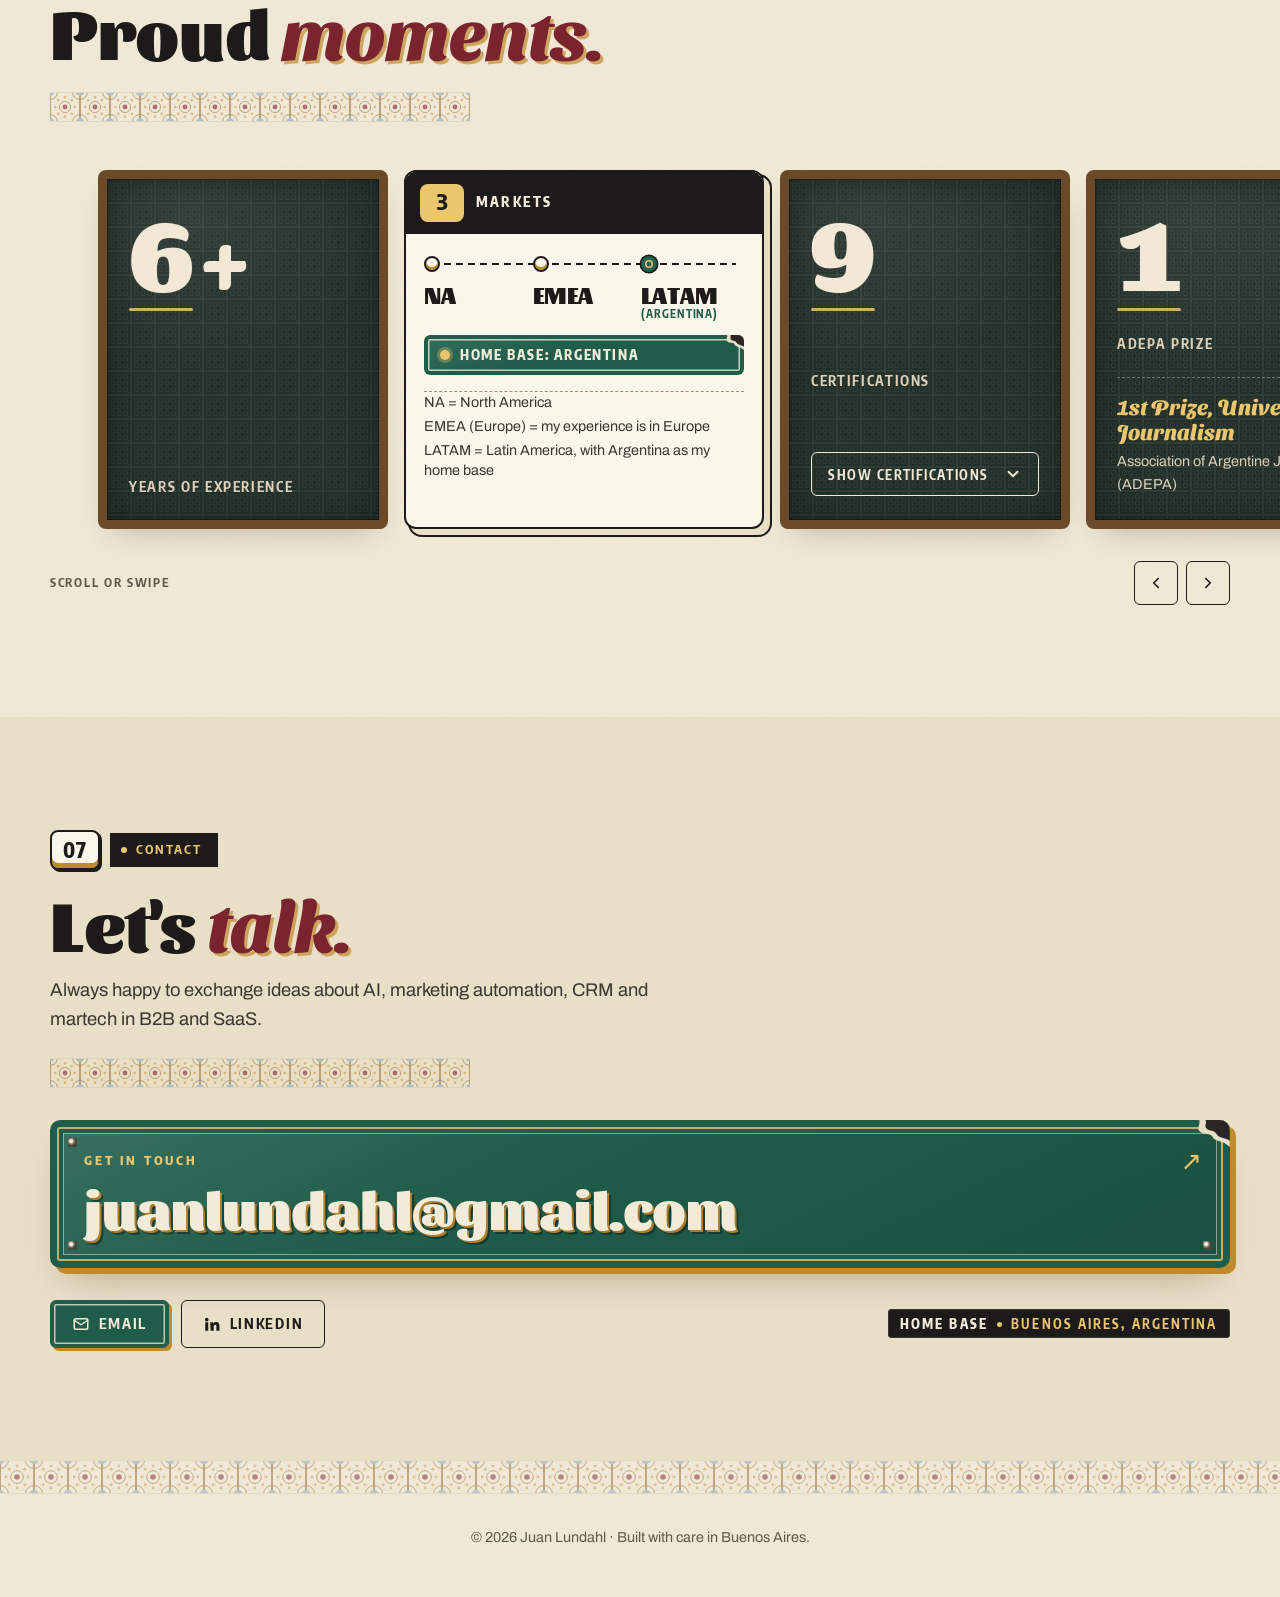
==== commit 8f571c44: "﻿Polish before launch: absolute og:image, lighter portrait, German footer wording Co-Authored-By: Cl" ====
--- a/index.html
+++ b/index.html
@@ -15,7 +15,7 @@
   <meta property="og:title" content="Juan Lundahl | AI & Marketing Automation Specialist">
   <meta property="og:description" content="Interactive portfolio: AI, automation, CRM optimization and martech stack for marketing and sales operations.">
   <!-- TODO after publishing: make this an absolute URL (https://<user>.github.io/<repo>/assets/img/juan.jpg); most link previews ignore relative og:image -->
-  <meta property="og:image" content="assets/img/juan.jpg">
+  <meta property="og:image" content="https://juanlundahl-marketing.github.io/juan-lundahl-interactive-cv/assets/img/juan.jpg">
   <meta property="og:image:alt" content="Juan Lundahl, AI & Marketing Automation Specialist">
   <meta property="og:locale" content="en_US">
   <meta property="og:locale:alternate" content="es_AR">
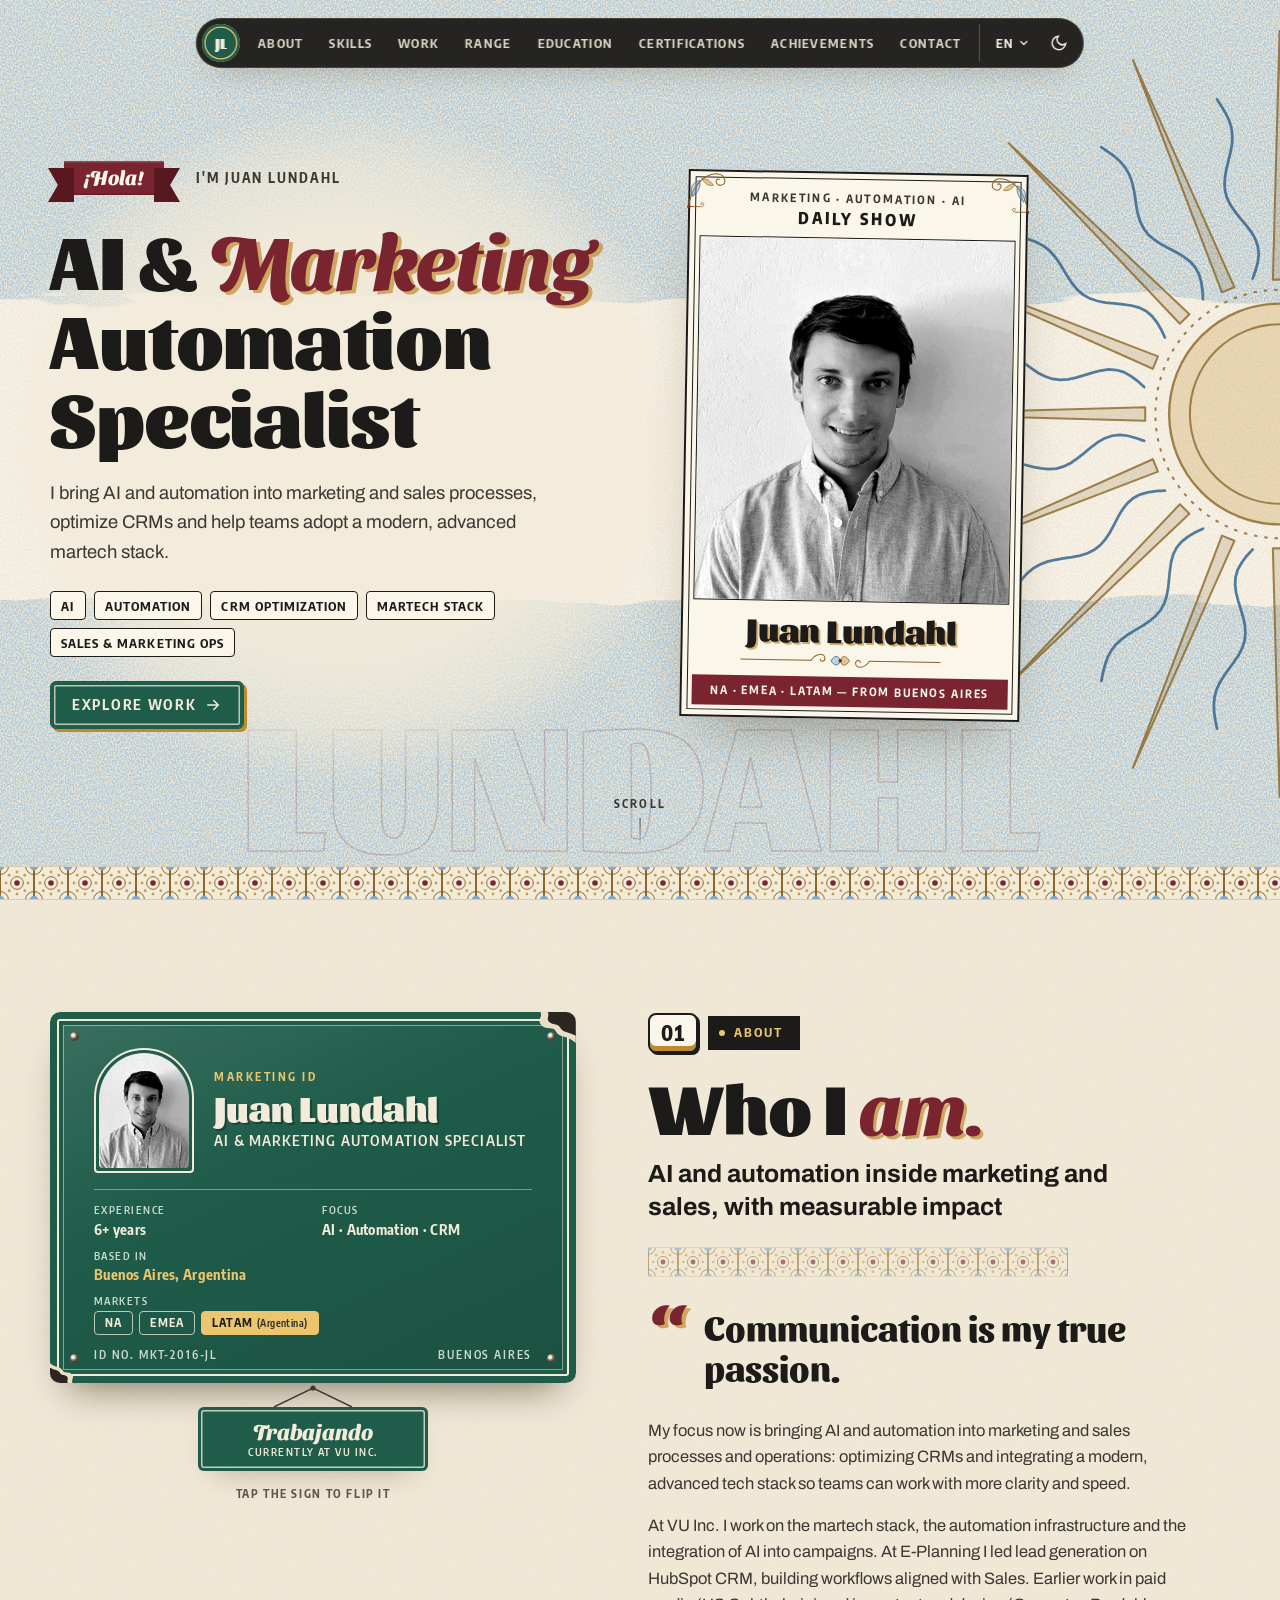
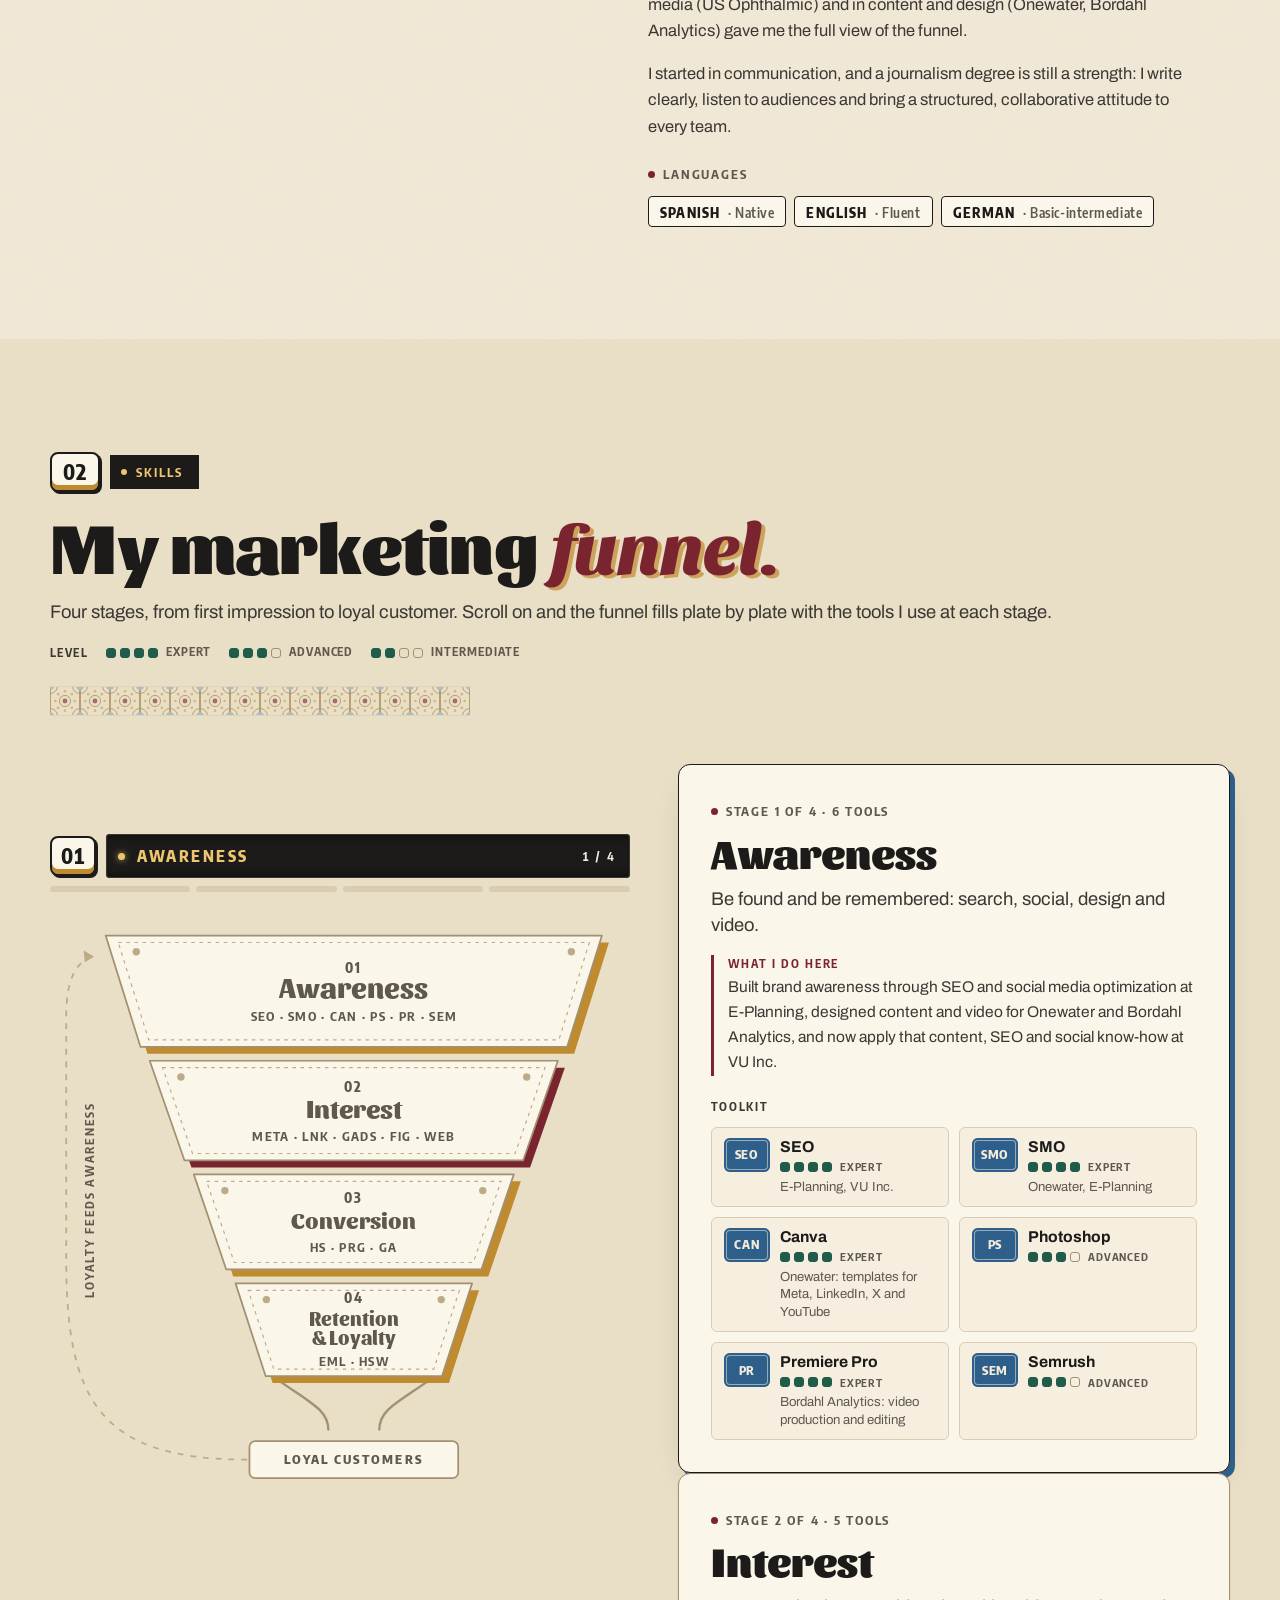
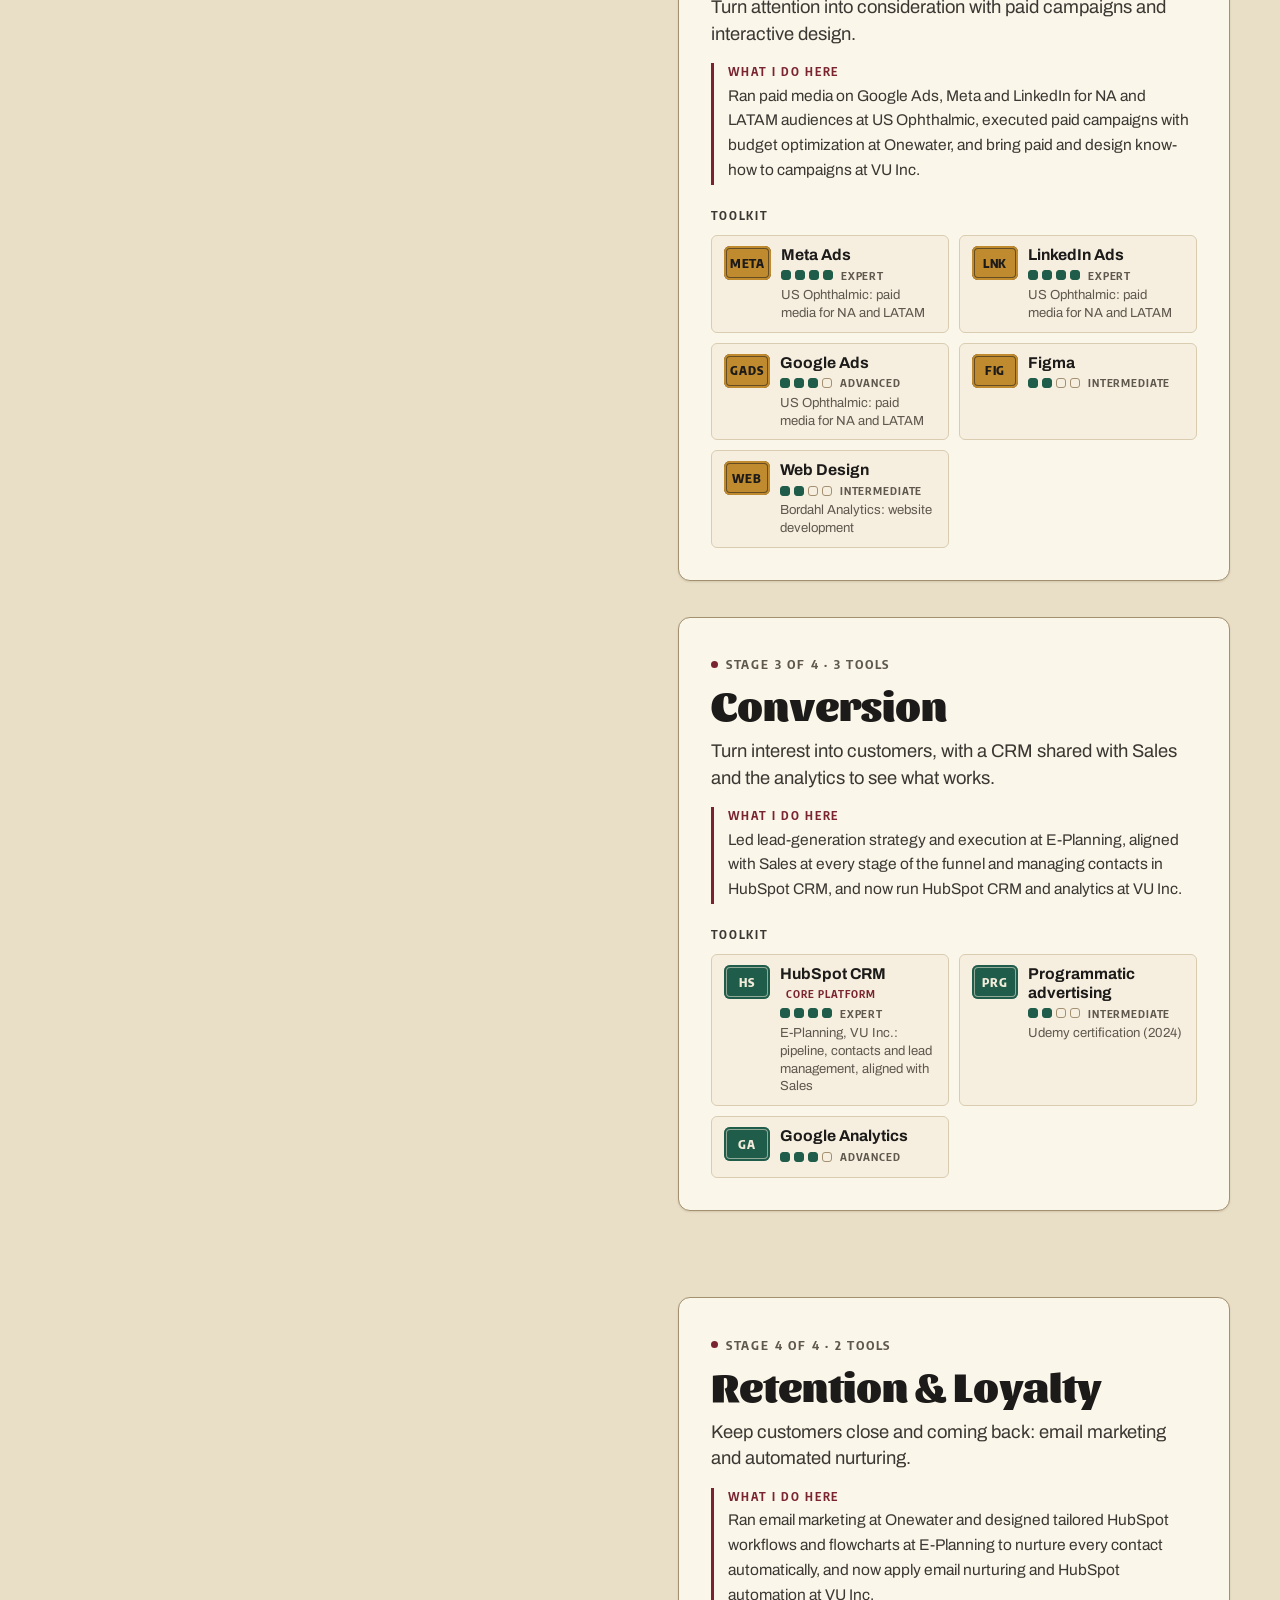
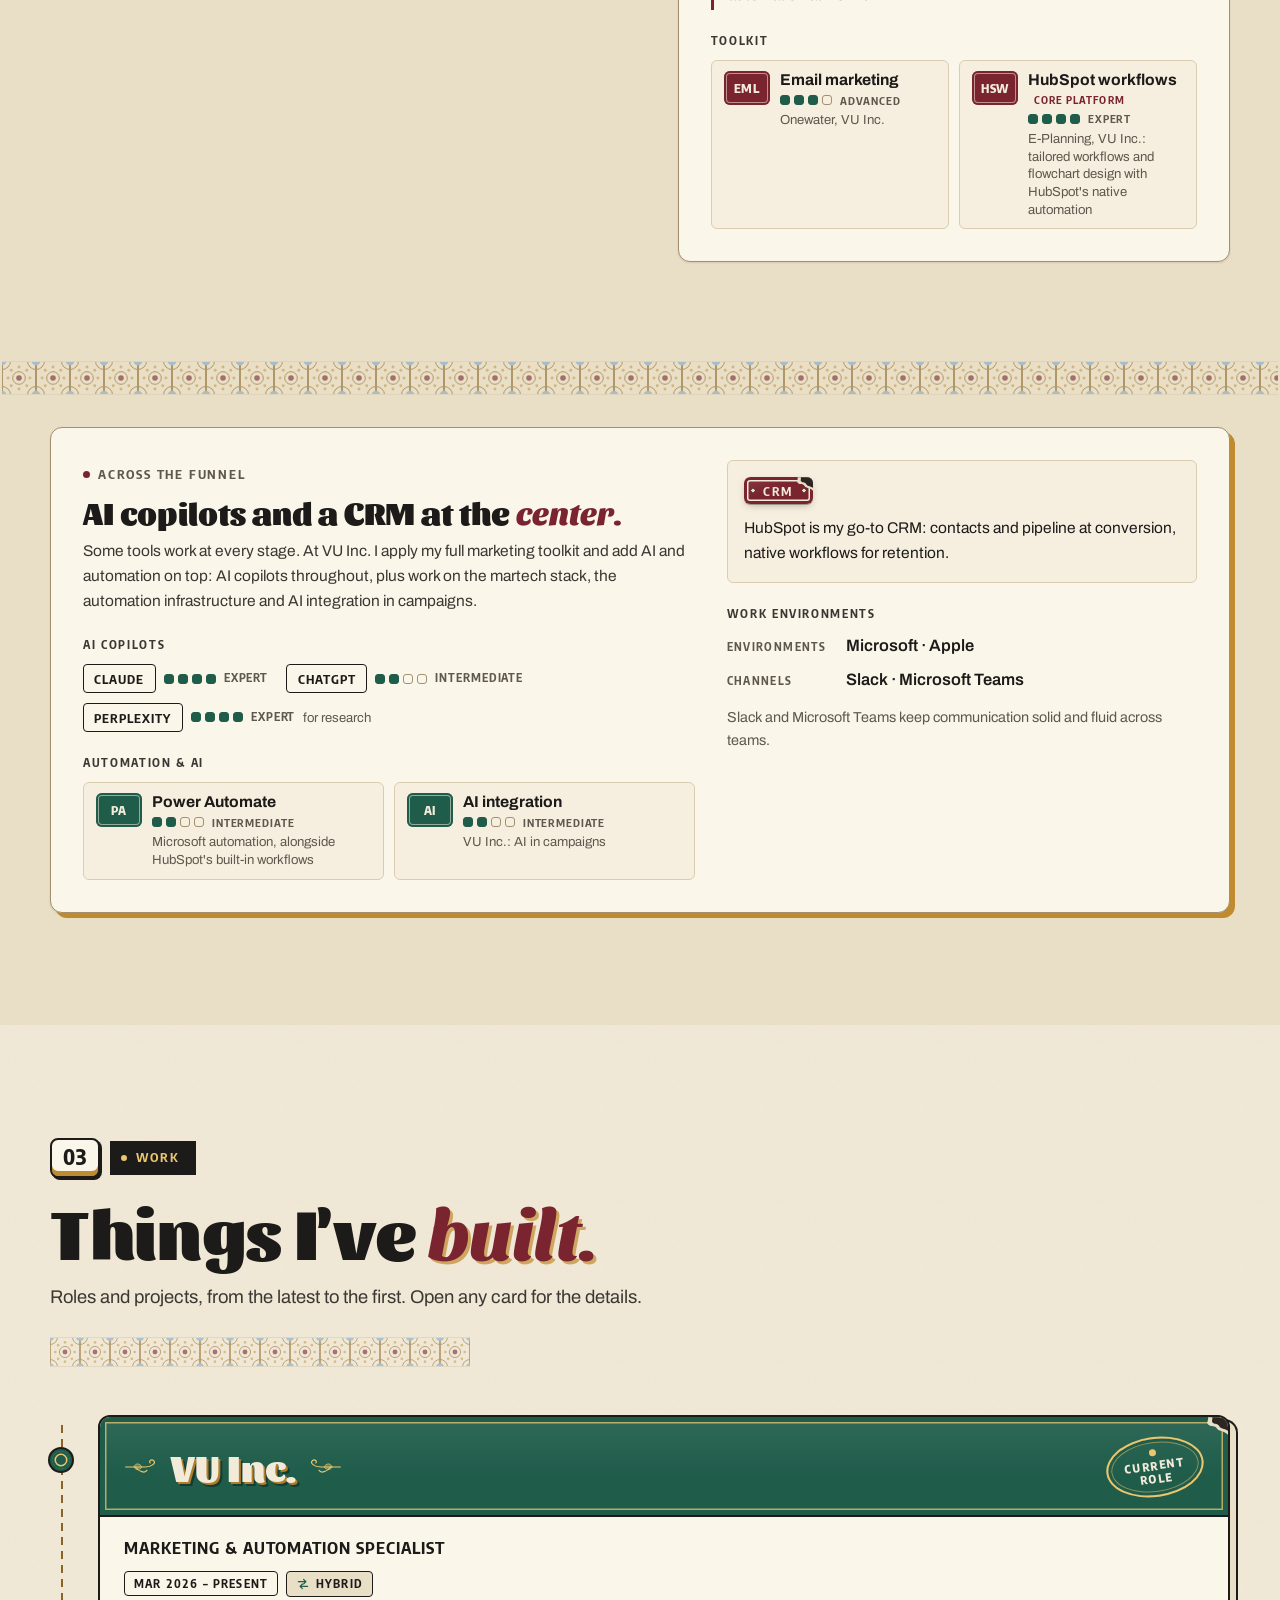
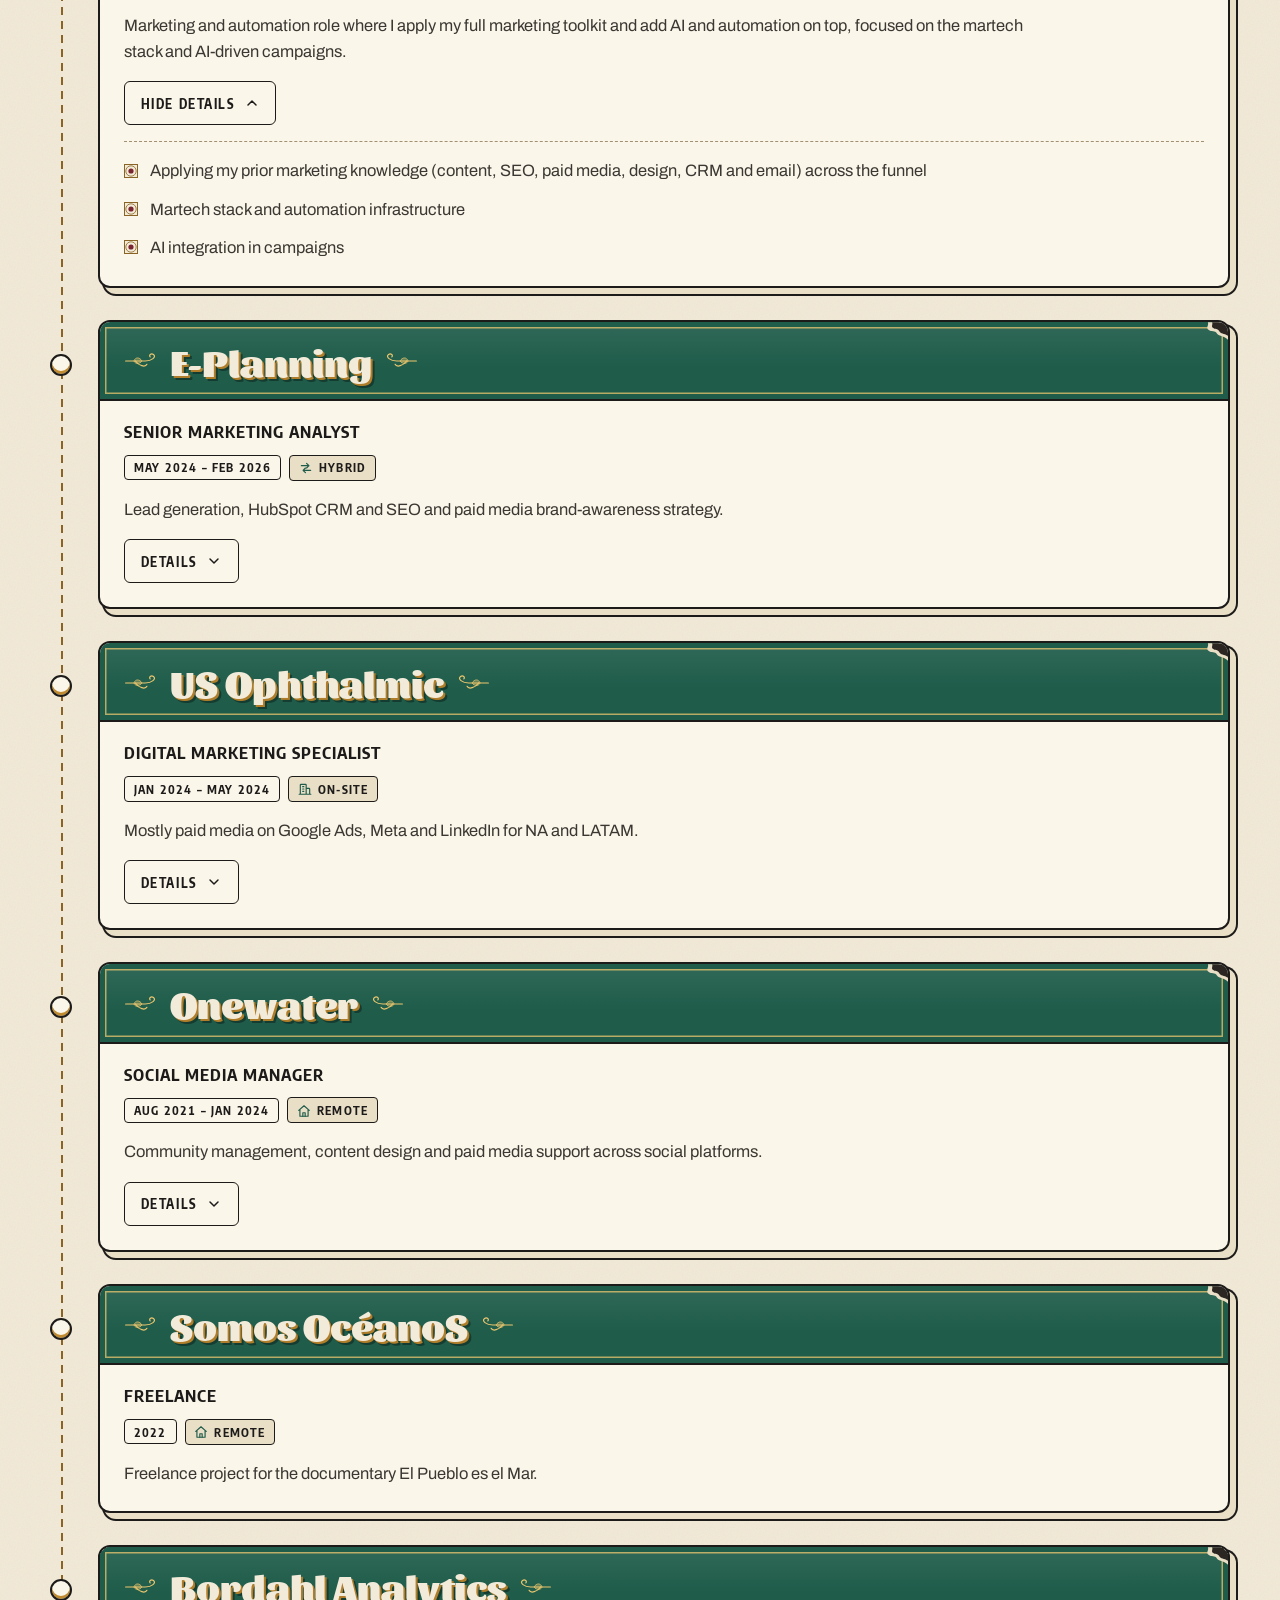
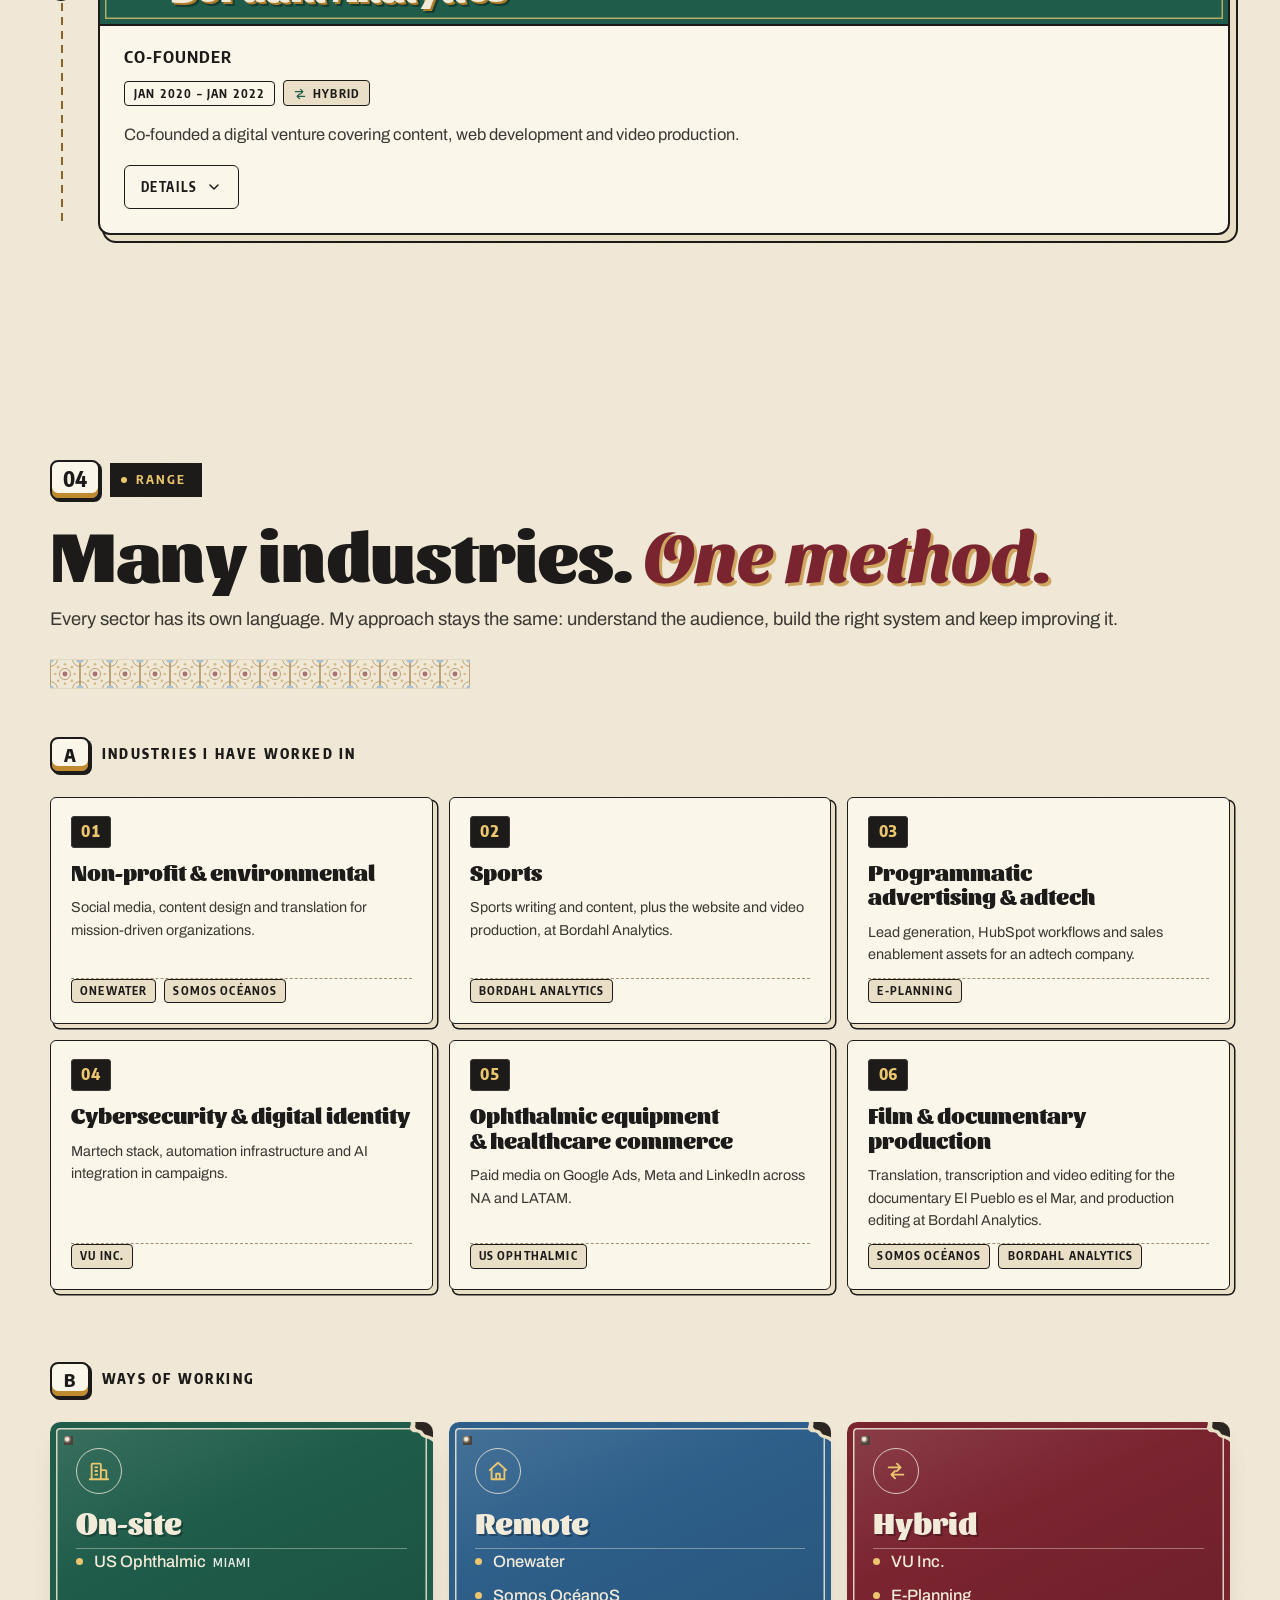
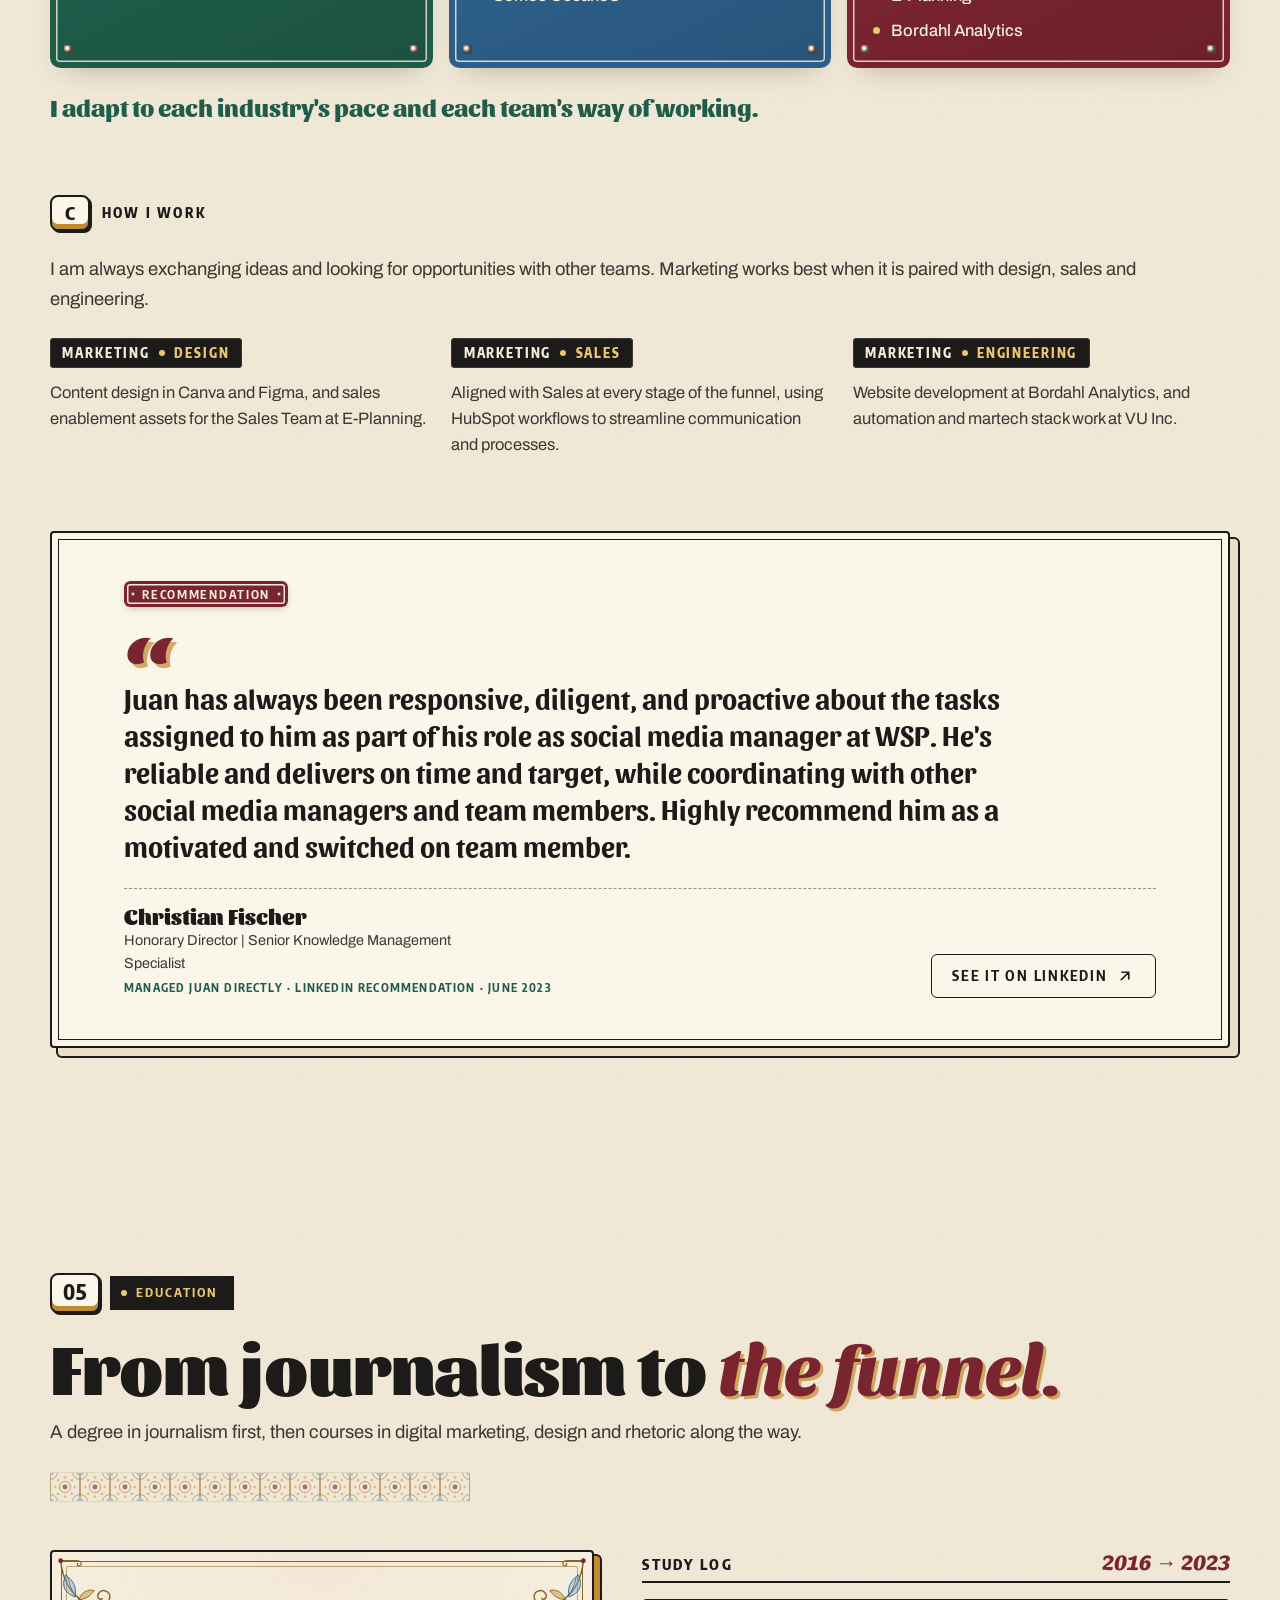
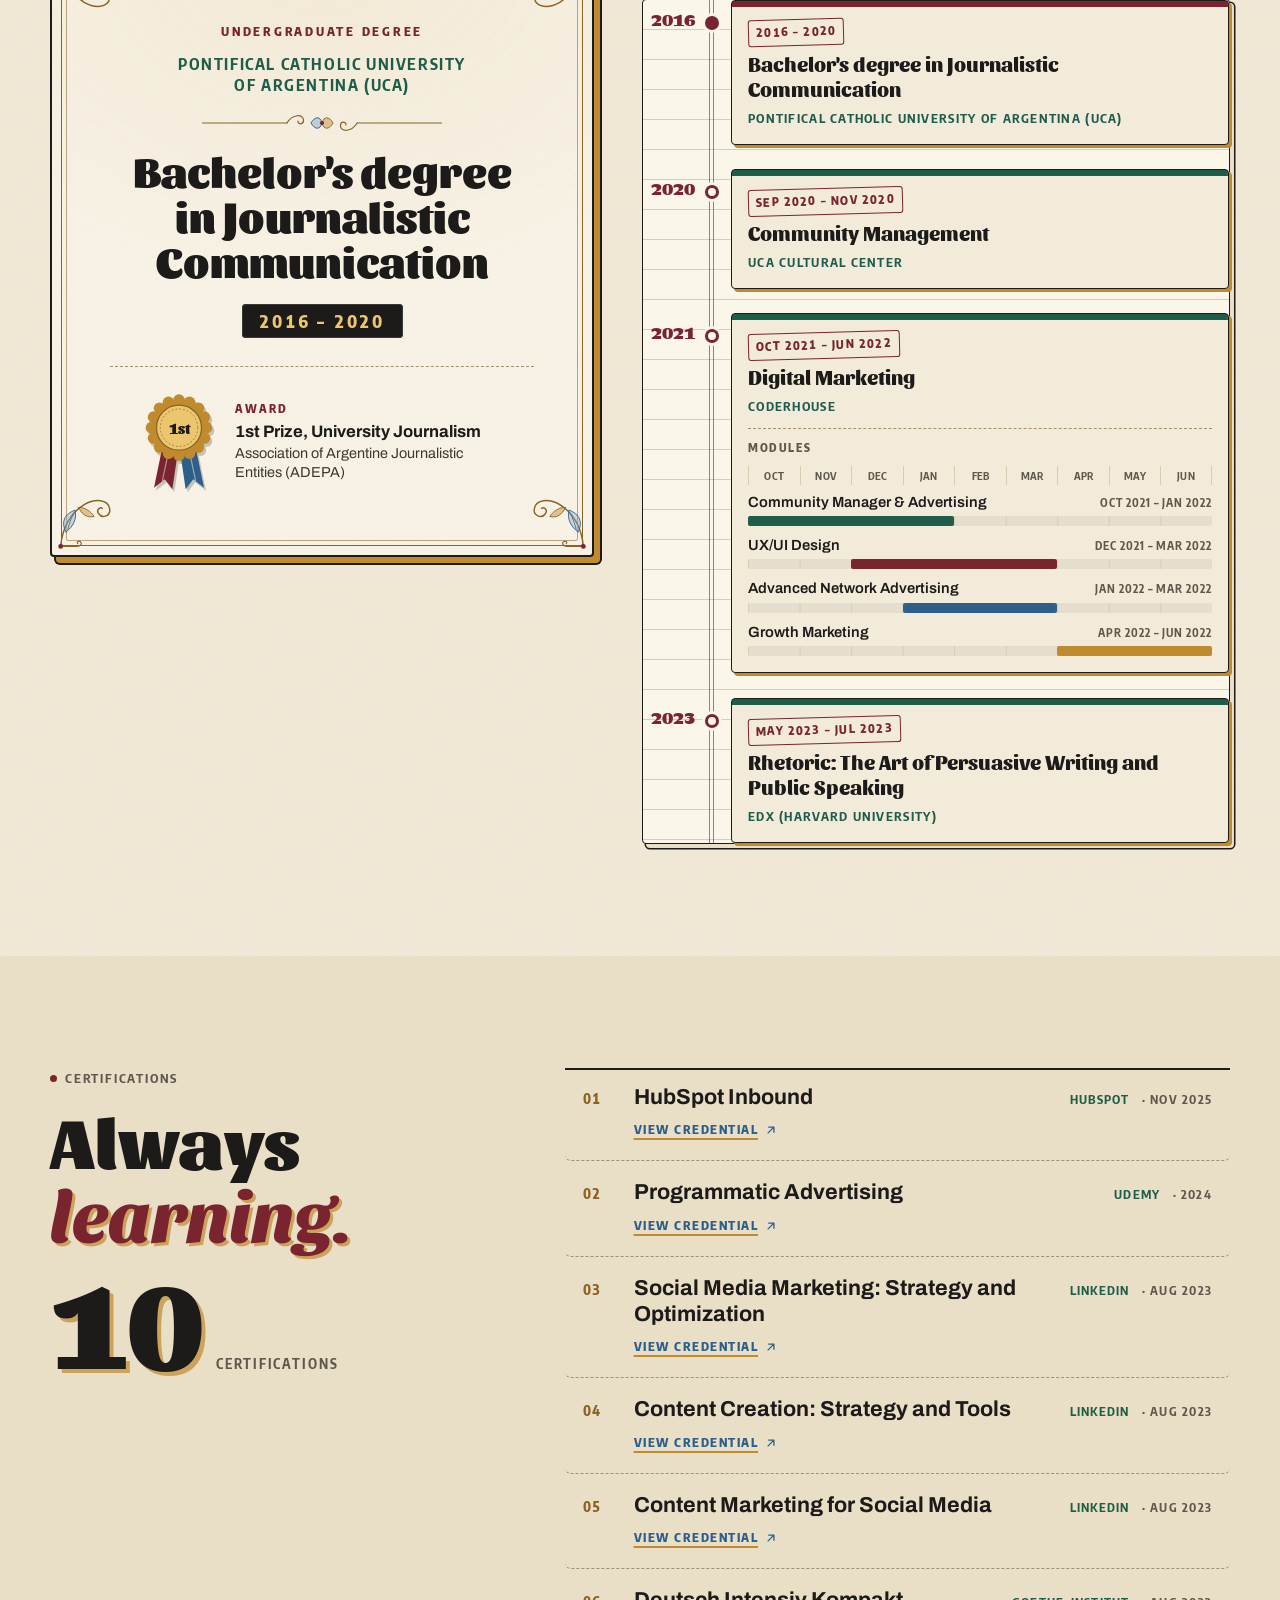
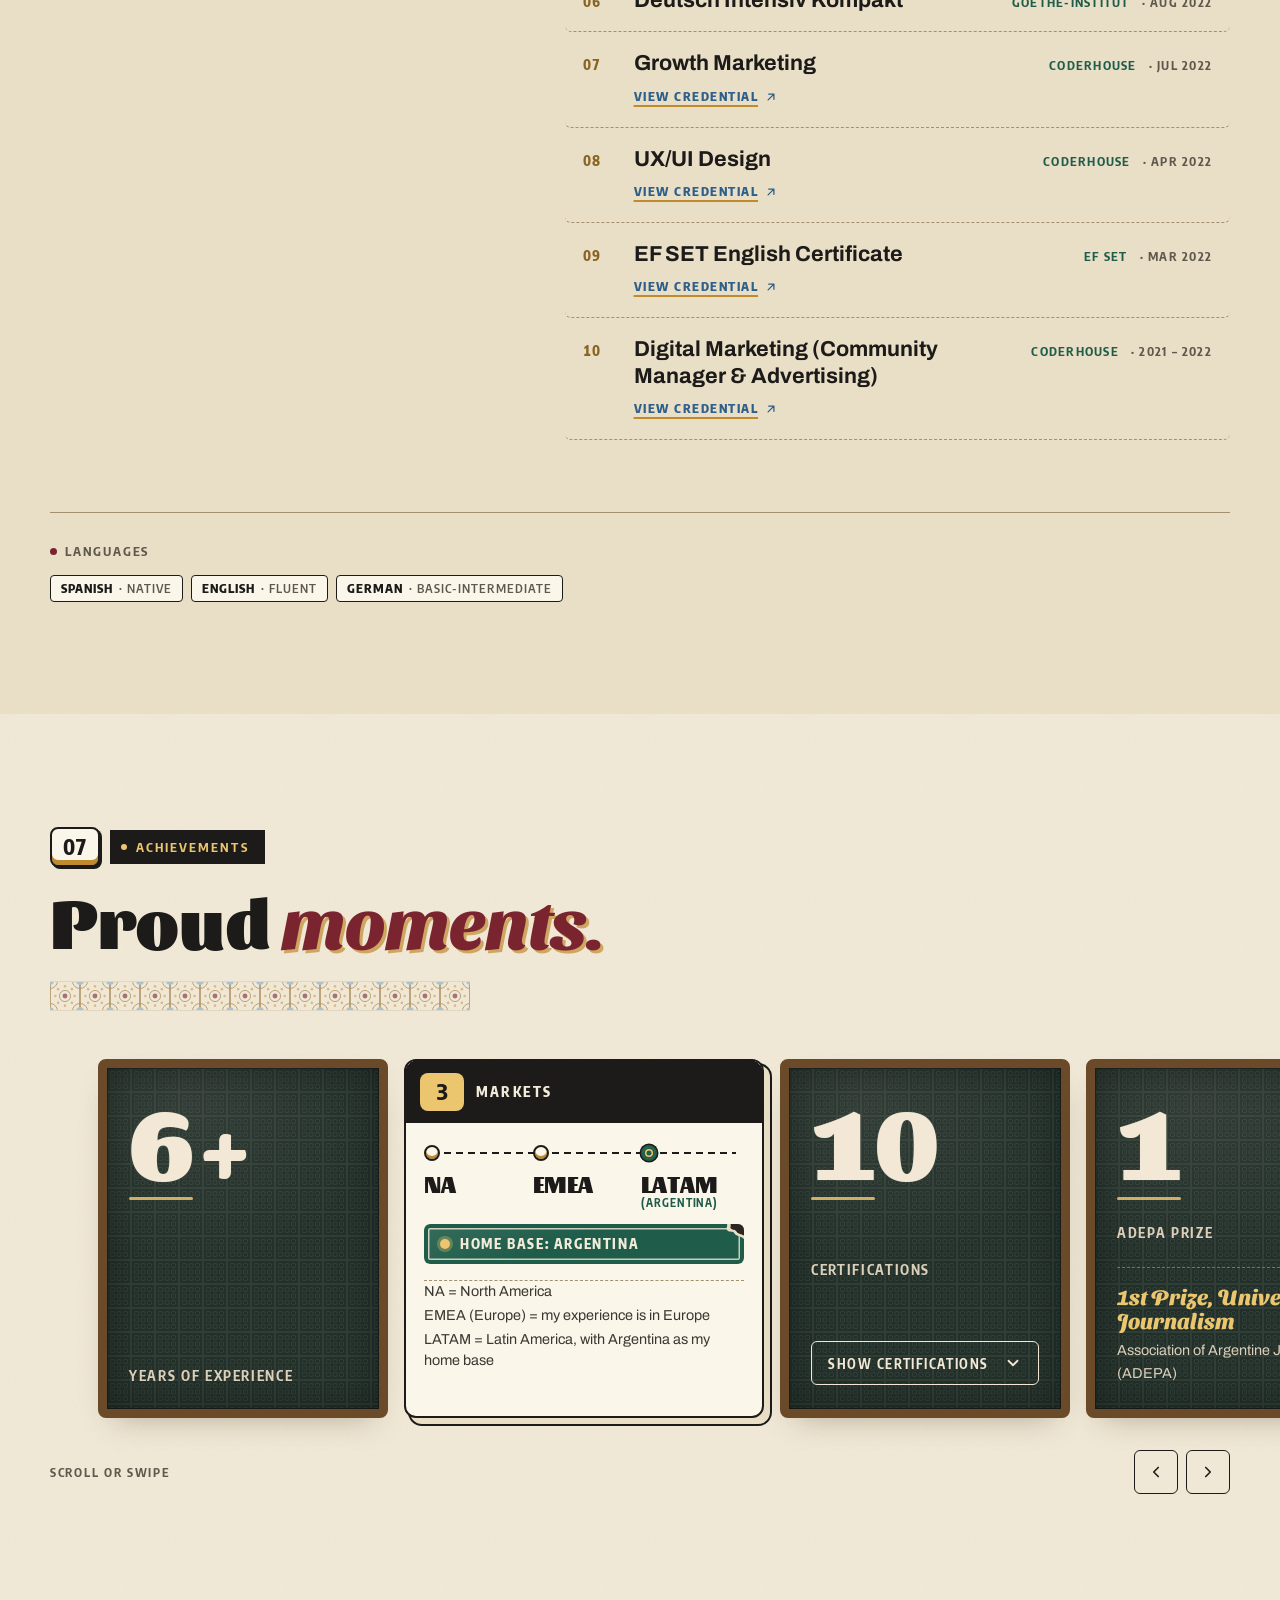
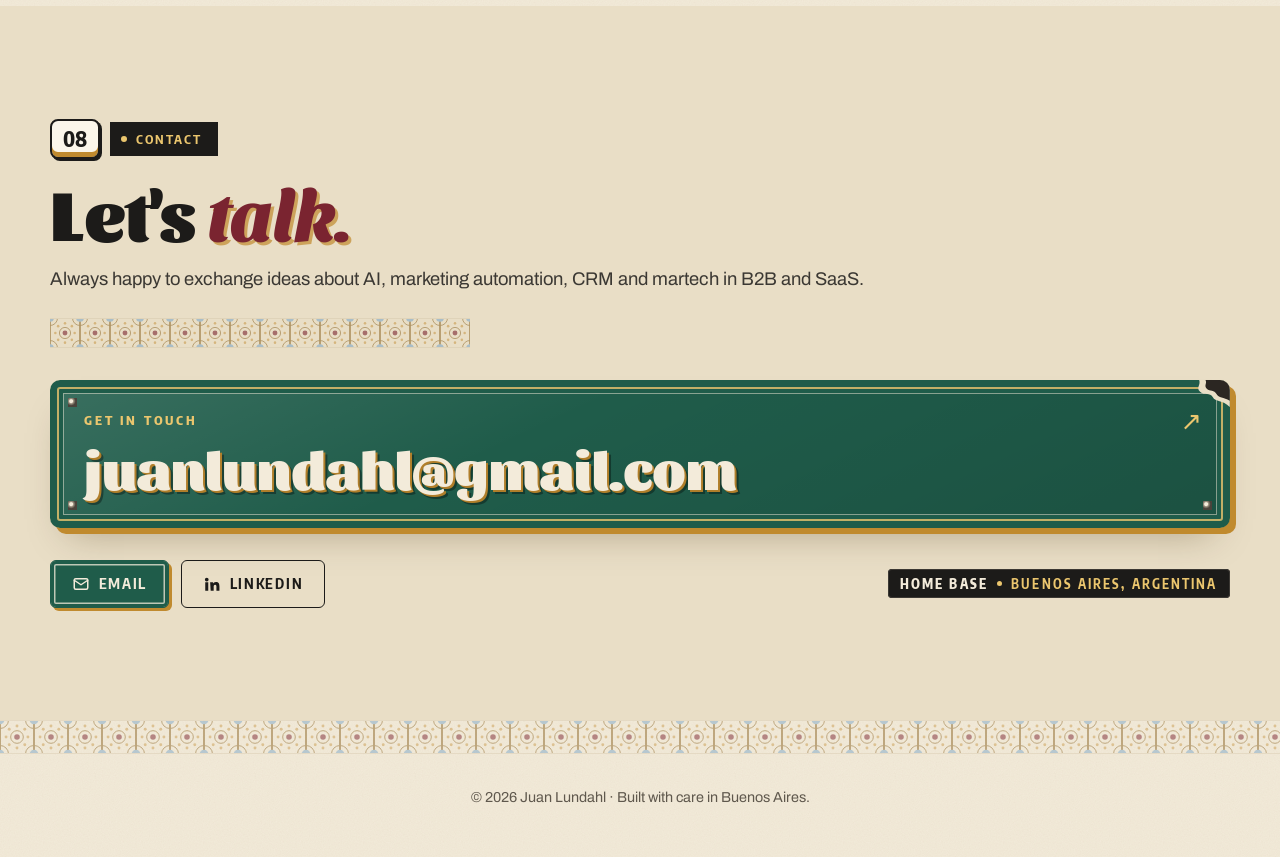
==== commit f04b2832: "﻿Add Education section with its own nav entry (diploma plate and study log) Co-Authored-By: Claude S" ====
--- a/index.html
+++ b/index.html
@@ -113,6 +113,7 @@
     <section id="skills" class="section section--alt skills" aria-labelledby="skills-title"></section>
     <section id="work" class="section work" aria-labelledby="work-title"></section>
     <section id="range" class="section range" aria-labelledby="range-title"></section>
+    <section id="education" class="section education" aria-labelledby="education-title"></section>
     <section id="certifications" class="section section--alt certifications" aria-labelledby="certifications-title"></section>
     <section id="achievements" class="section achievements" aria-labelledby="achievements-title"></section>
     <section id="contact" class="section section--alt contact" aria-labelledby="contact-title"></section>
--- a/css/base.css
+++ b/css/base.css
@@ -7,7 +7,7 @@
    SHARED COMPONENTS (usable by any section):
    .section-head > .eyebrow:first-child  colectivo line number + destination
                                          sign. Number comes from --sec-n, set
-                                         per section id below ("01".."07").
+                                         per section id below ("01".."08").
    .eyebrow (anywhere else)              condensed caps sub-label with a dot
    .display / .display em                Sansita 900 + Swashed oxblood accent
    .btn / .btn--ghost                    enamel plate button / ink outline
@@ -119,9 +119,10 @@
 #skills { --sec-n: "02"; }
 #work { --sec-n: "03"; }
 #range { --sec-n: "04"; }
-#certifications { --sec-n: "05"; }
-#achievements { --sec-n: "06"; }
-#contact { --sec-n: "07"; }
+#education { --sec-n: "05"; }
+#certifications { --sec-n: "06"; }
+#achievements { --sec-n: "07"; }
+#contact { --sec-n: "08"; }
 
 /* ---------- Typography ---------- */
 
@@ -223,12 +224,12 @@
   display: grid;
   gap: var(--space-4);
   margin-bottom: var(--space-7);
-  max-width: 820px;
+  max-width: none;
 }
 .section-head p:not(.eyebrow) {
   color: var(--ink-2);
   font-size: var(--fs-md);
-  max-width: 60ch;
+  max-width: min(100%, 112ch);
 }
 /* One sidewalk-tile strip closes every section heading */
 .section-head::after {
@@ -564,6 +565,10 @@
   :root:not([data-theme="light"]) .theme-icon--dark { display: block; }
 }
 
+/* Eight sections: tighten the pill on mid-size desktops so it still fits */
+@media (min-width: 900px) and (max-width: 1199px) {
+  .site-nav__link { padding: 0 9px; letter-spacing: 0.06em; }
+}
 @media (max-width: 599px) {
   .site-nav__link { padding: 0 10px; font-size: 0.74rem; letter-spacing: 0.08em; }
   .site-nav__link--home { padding: 0; }
--- a/css/sections/skills.css
+++ b/css/sections/skills.css
@@ -14,7 +14,7 @@
 }
 
 .skills__head { max-width: none; }
-.skills__head > p { max-width: 64ch; }
+.skills__head > p { max-width: min(100%, 112ch); }
 
 /* Per-stage colour, used by plates, cards, pips and the mini funnel */
 .fn-pl[data-i="0"], .fn-step[data-i="0"], .fn-pips span[data-i="0"], .fn-mini__p[data-mi="0"] { --c: var(--fn-p1); --ci: var(--fn-p1-ink); }
@@ -315,7 +315,7 @@
 }
 .fn-across__title { font: 900 clamp(1.5rem, 1.2rem + 1vw, 2rem)/1.1 var(--font-display); margin: 8px 0 10px; }
 .fn-across__title em { font-family: var(--font-accent); font-style: normal; color: var(--oxblood); }
-.fn-across__intro { color: var(--ink-2); font-size: 0.97rem; margin-bottom: var(--space-5); max-width: 60ch; }
+.fn-across__intro { color: var(--ink-2); font-size: 0.97rem; margin-bottom: var(--space-5); max-width: min(100%, 100ch); }
 .fn-ai { display: flex; flex-wrap: wrap; gap: 10px 18px; margin: 0 0 var(--space-5); padding: 0; list-style: none; }
 .fn-ai li { display: inline-flex; flex-wrap: wrap; align-items: center; gap: 8px; }
 .fn-ai__note { font-size: 0.82rem; color: var(--muted); }
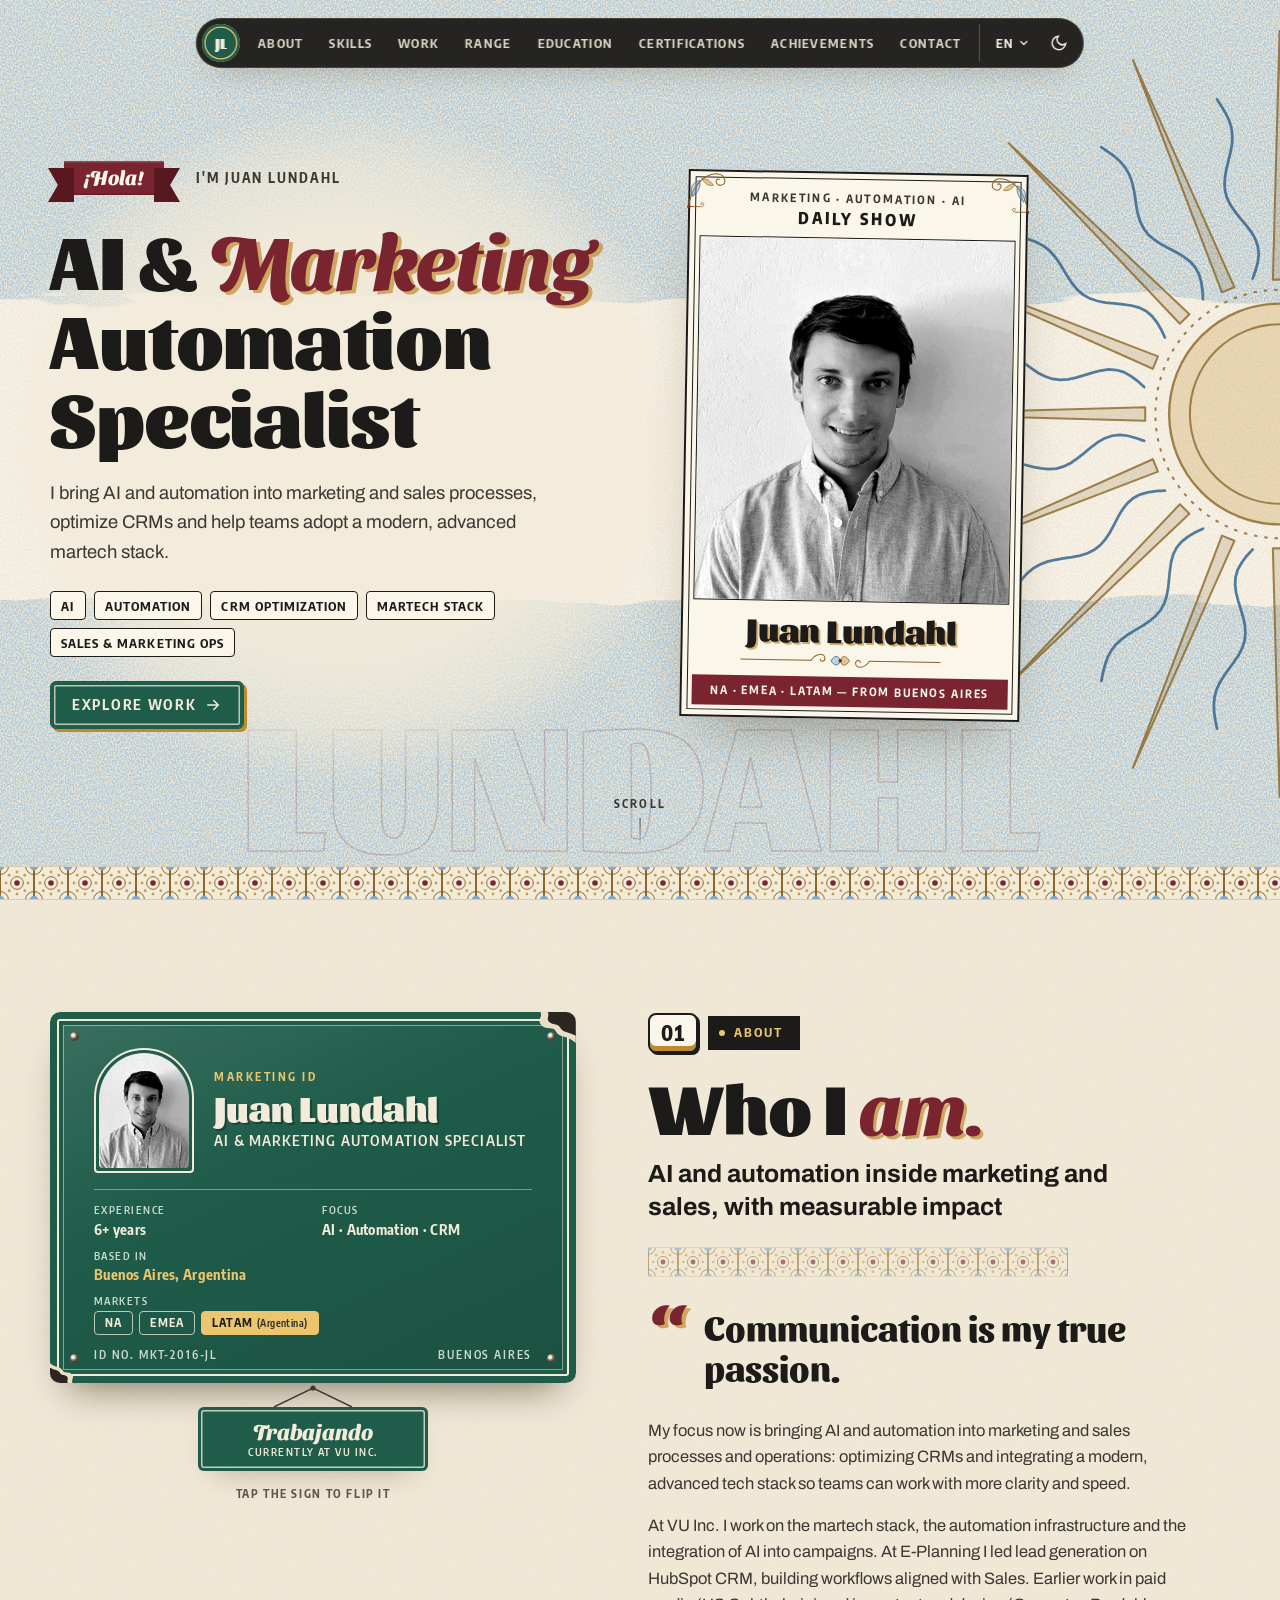
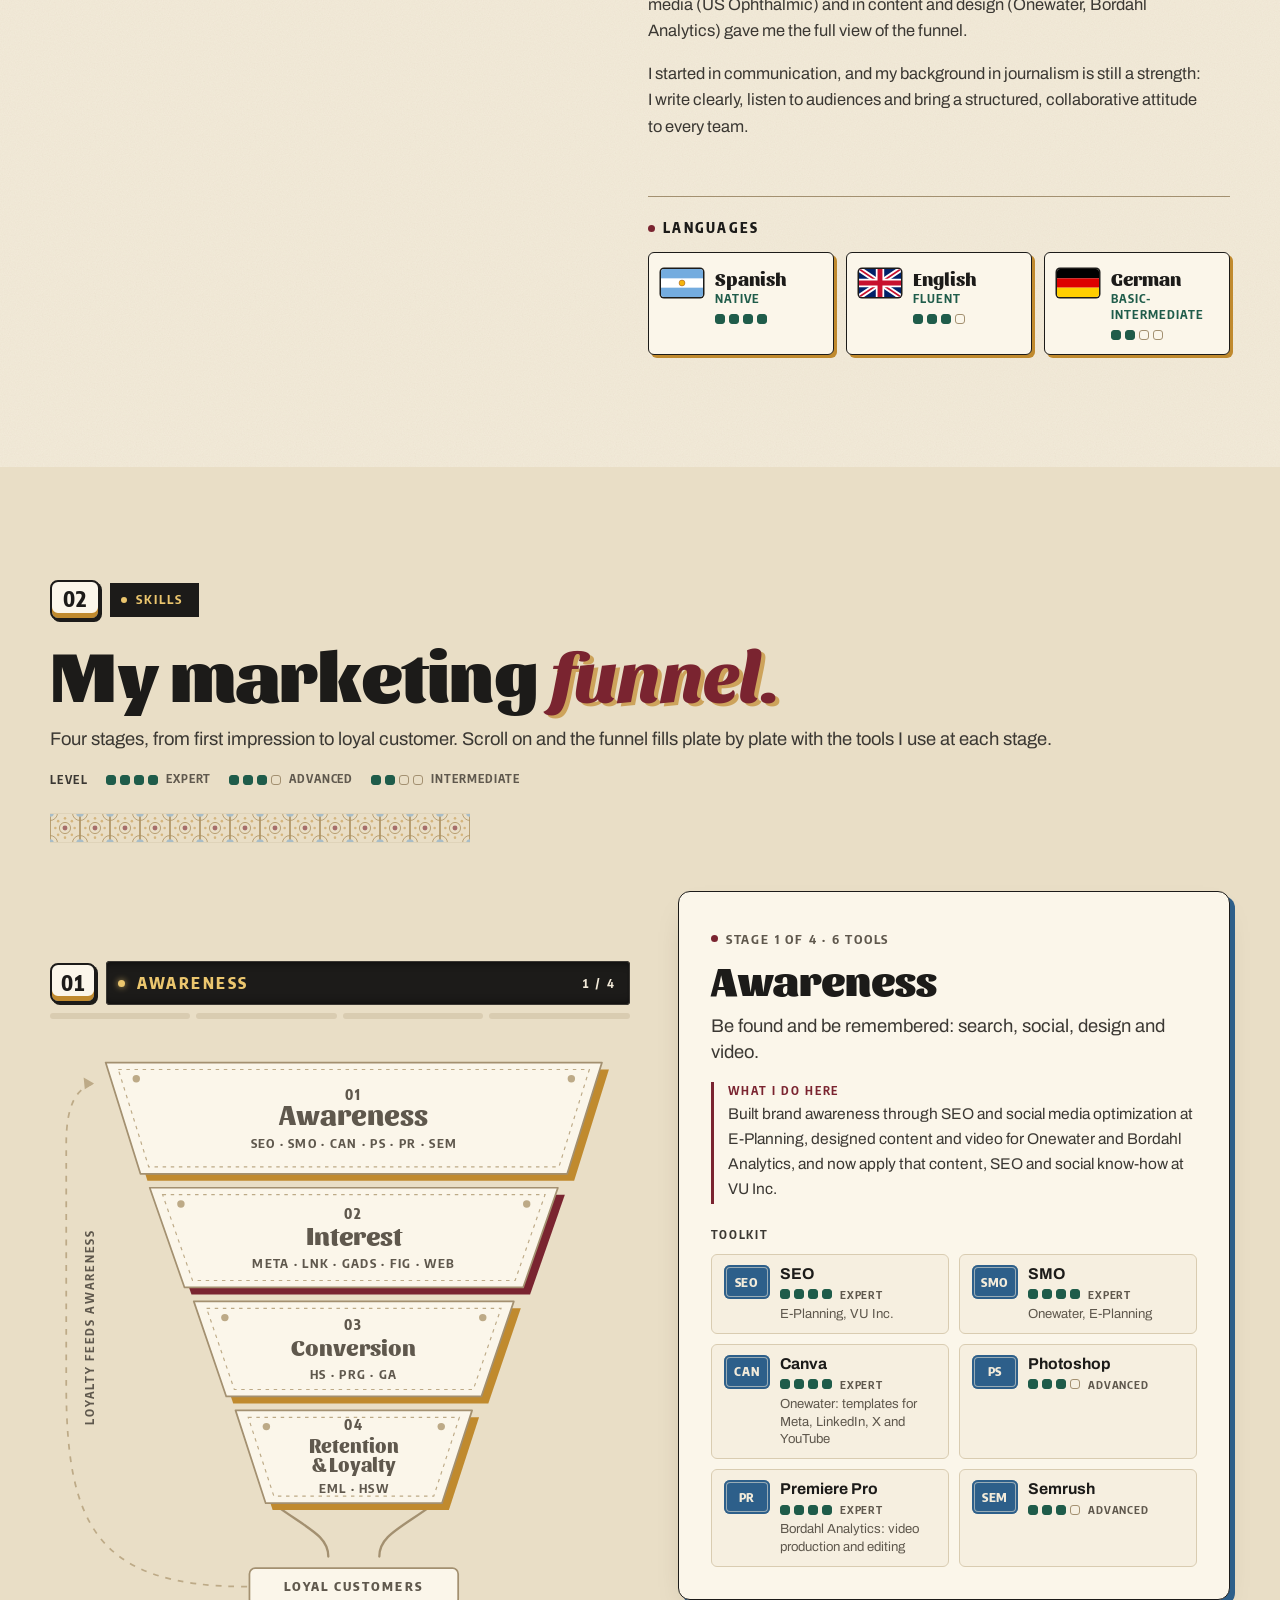
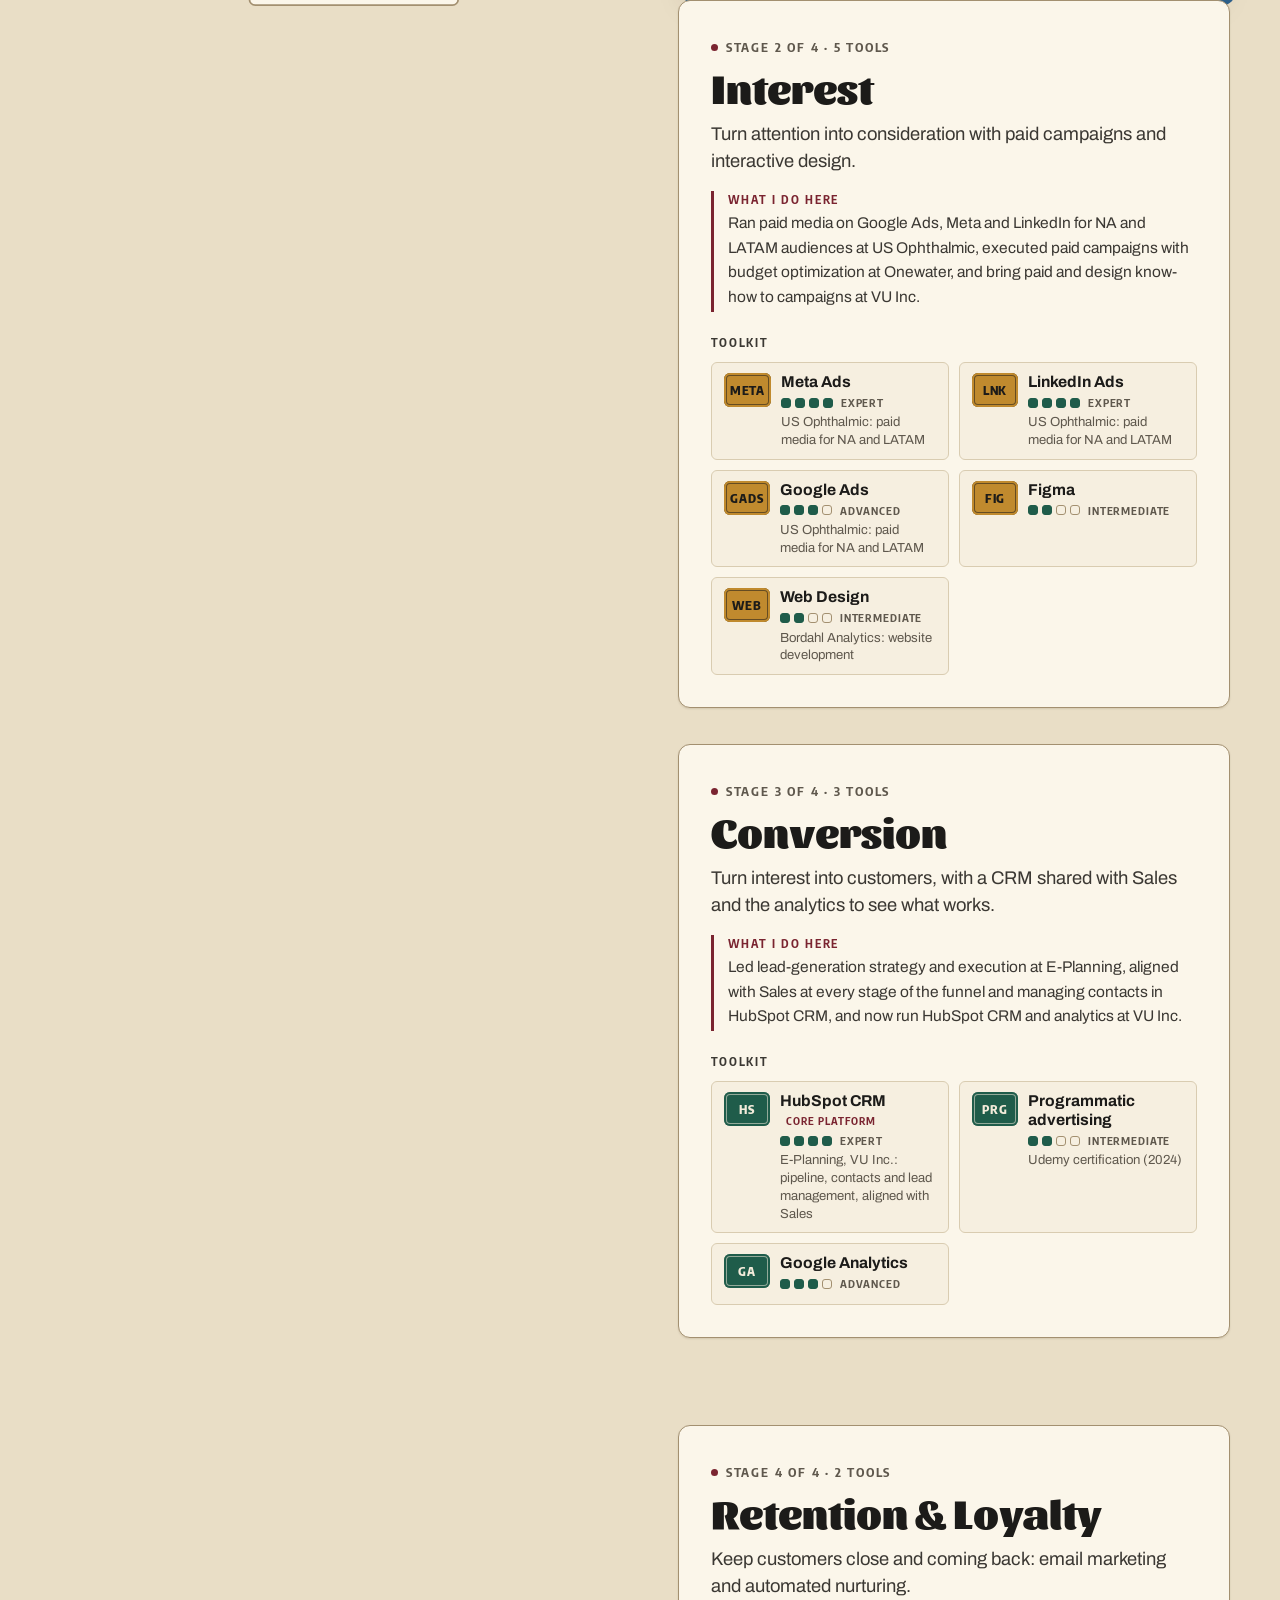
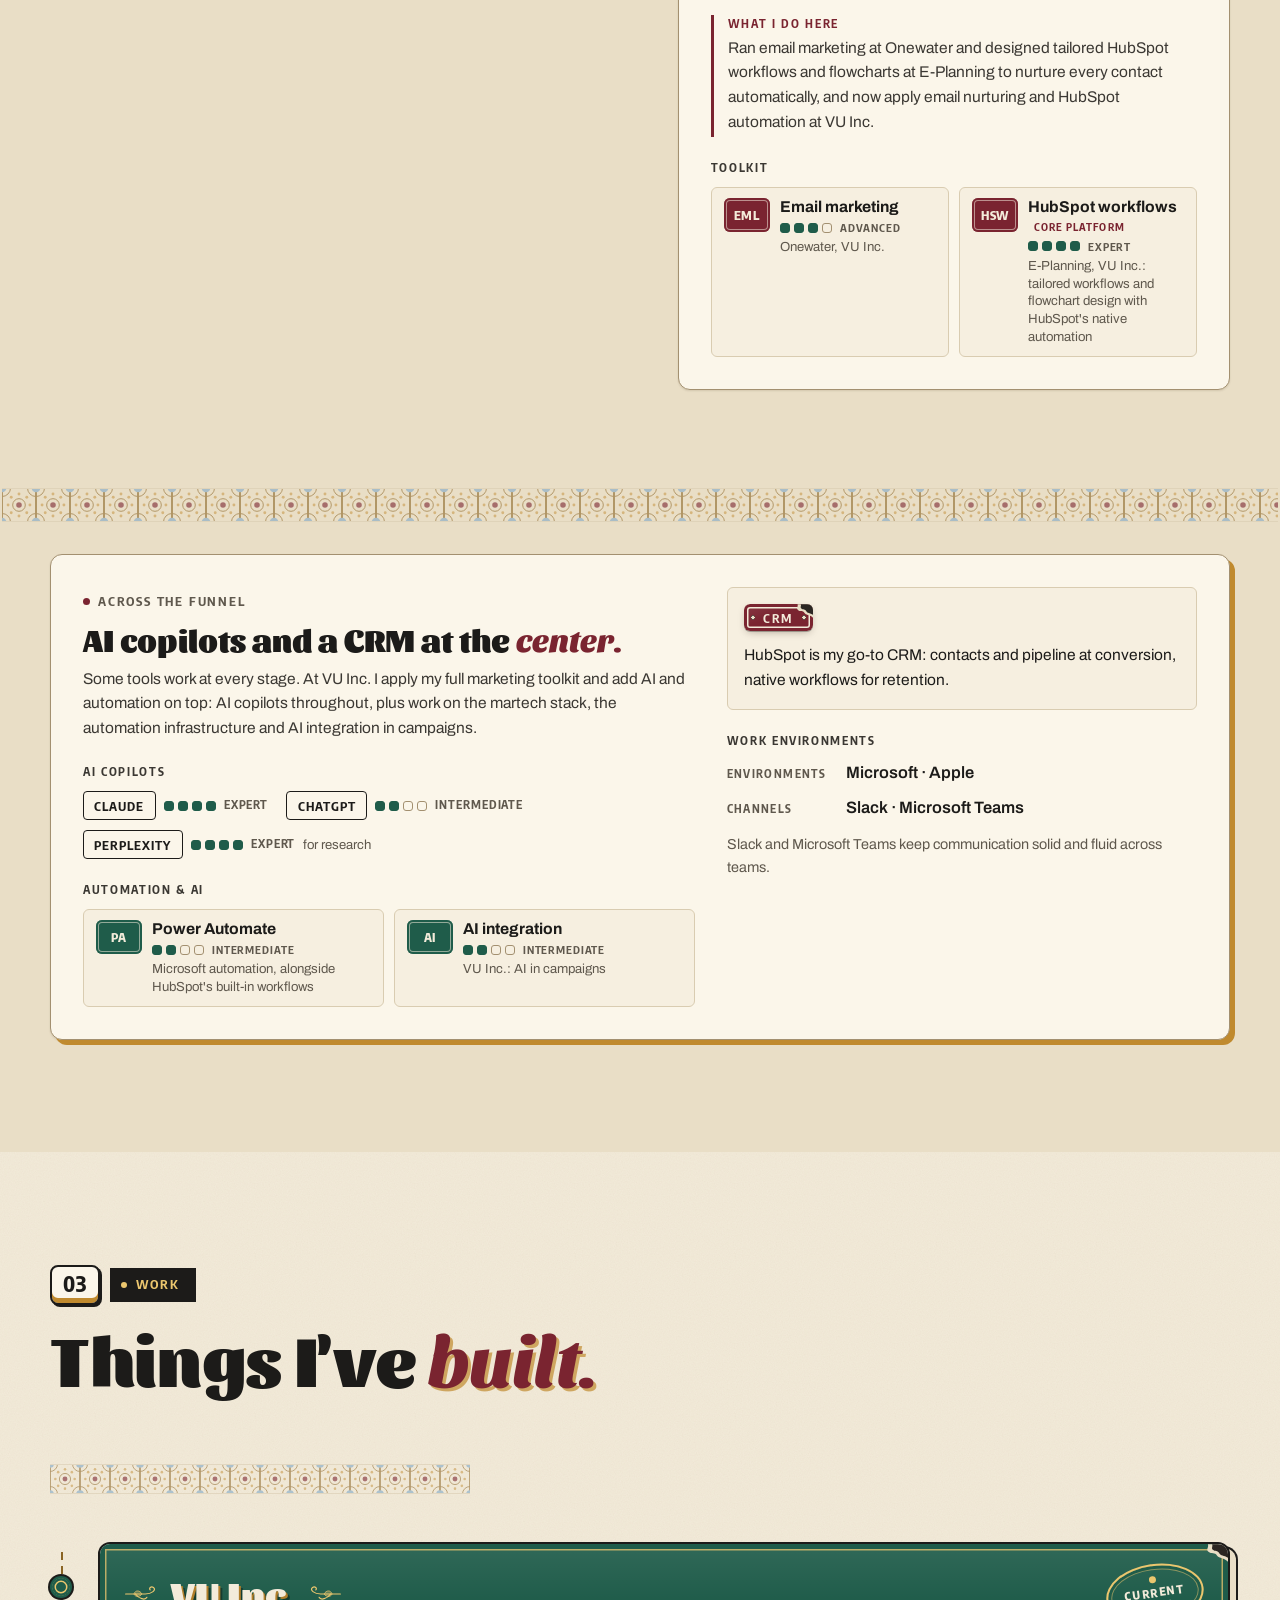
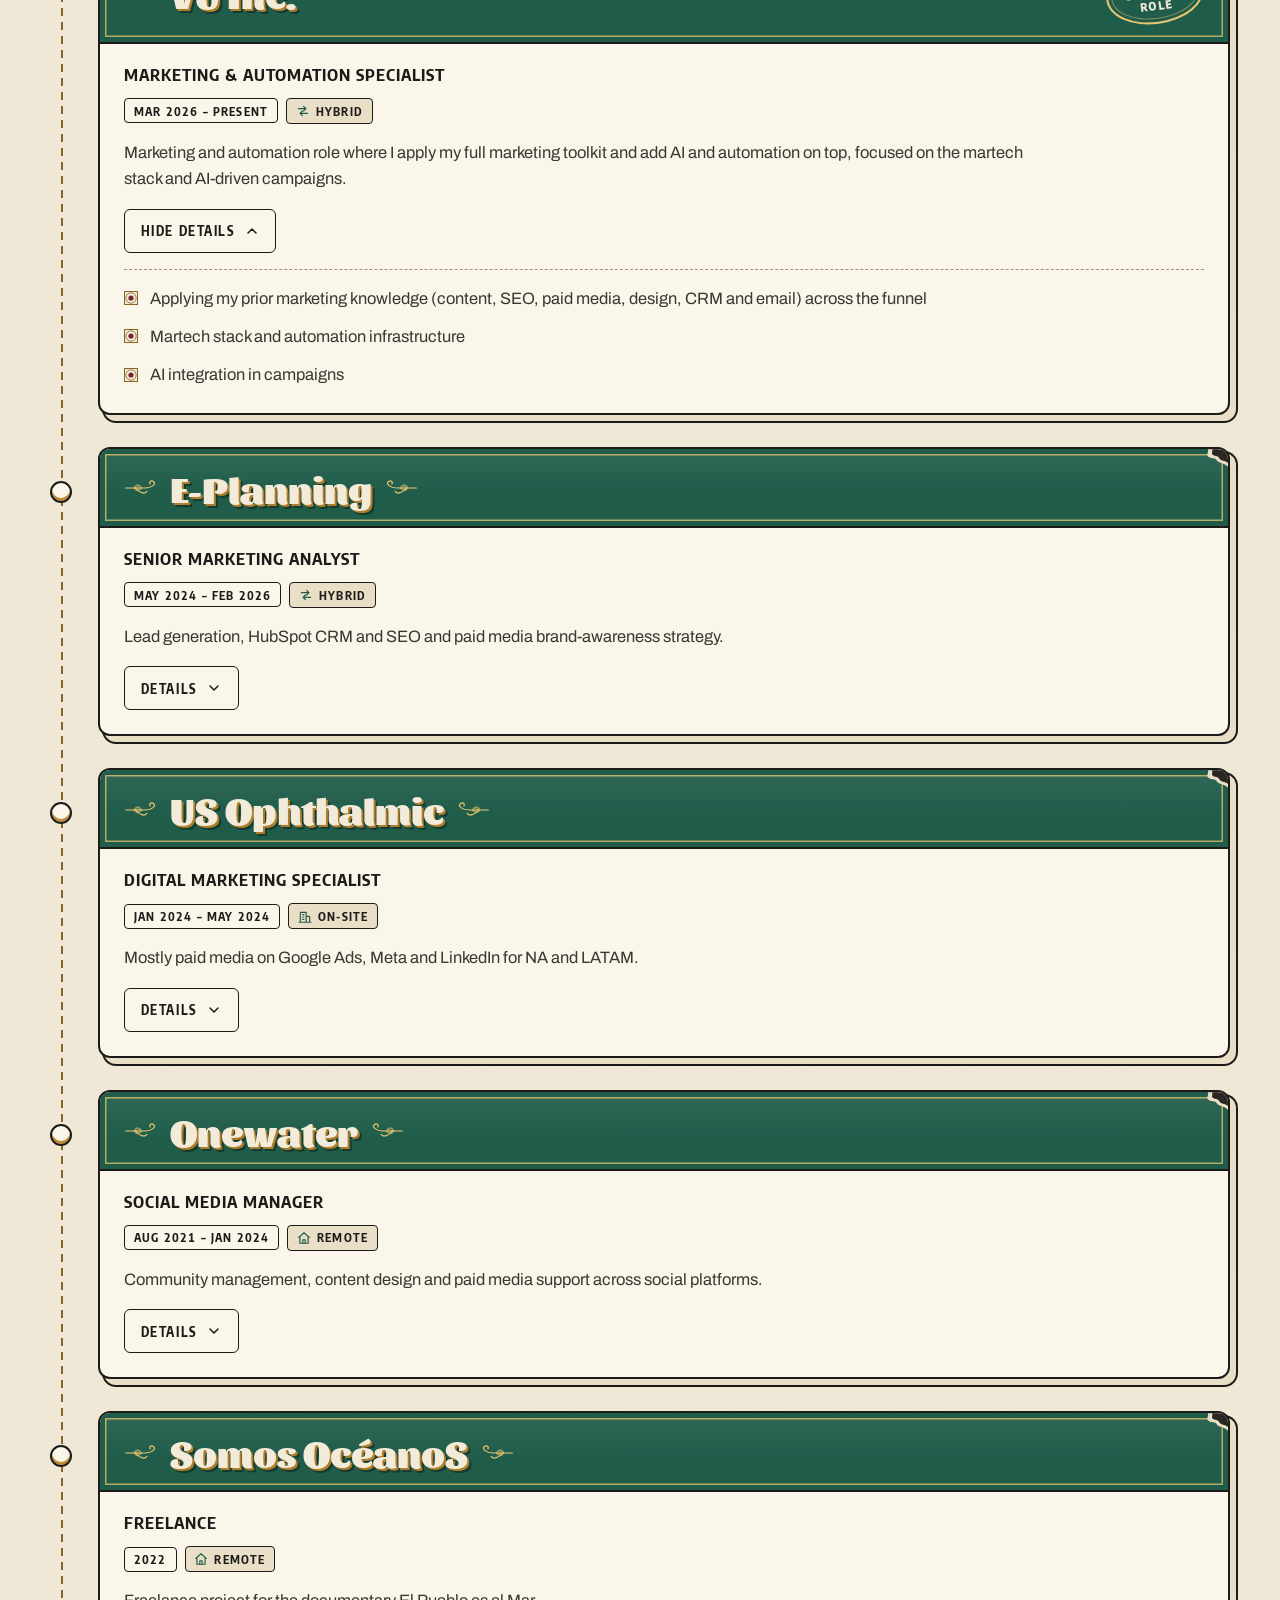
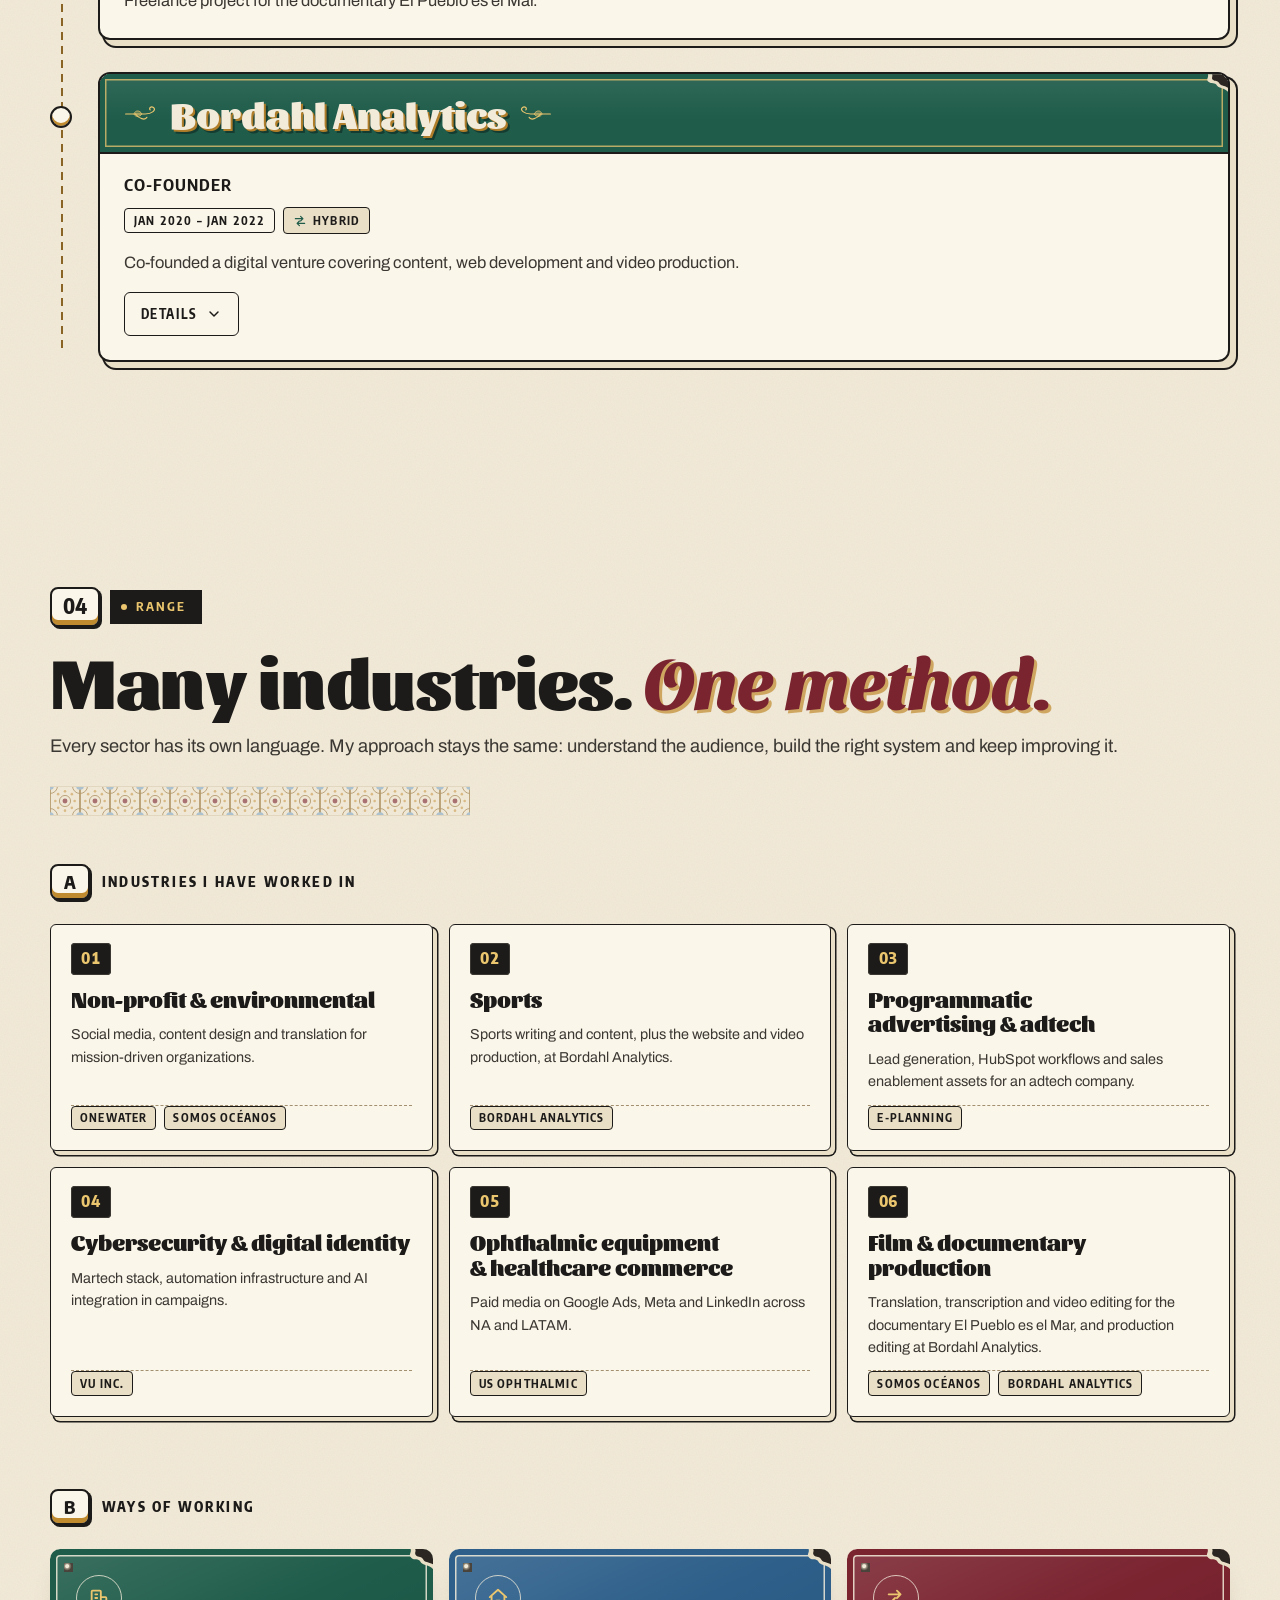
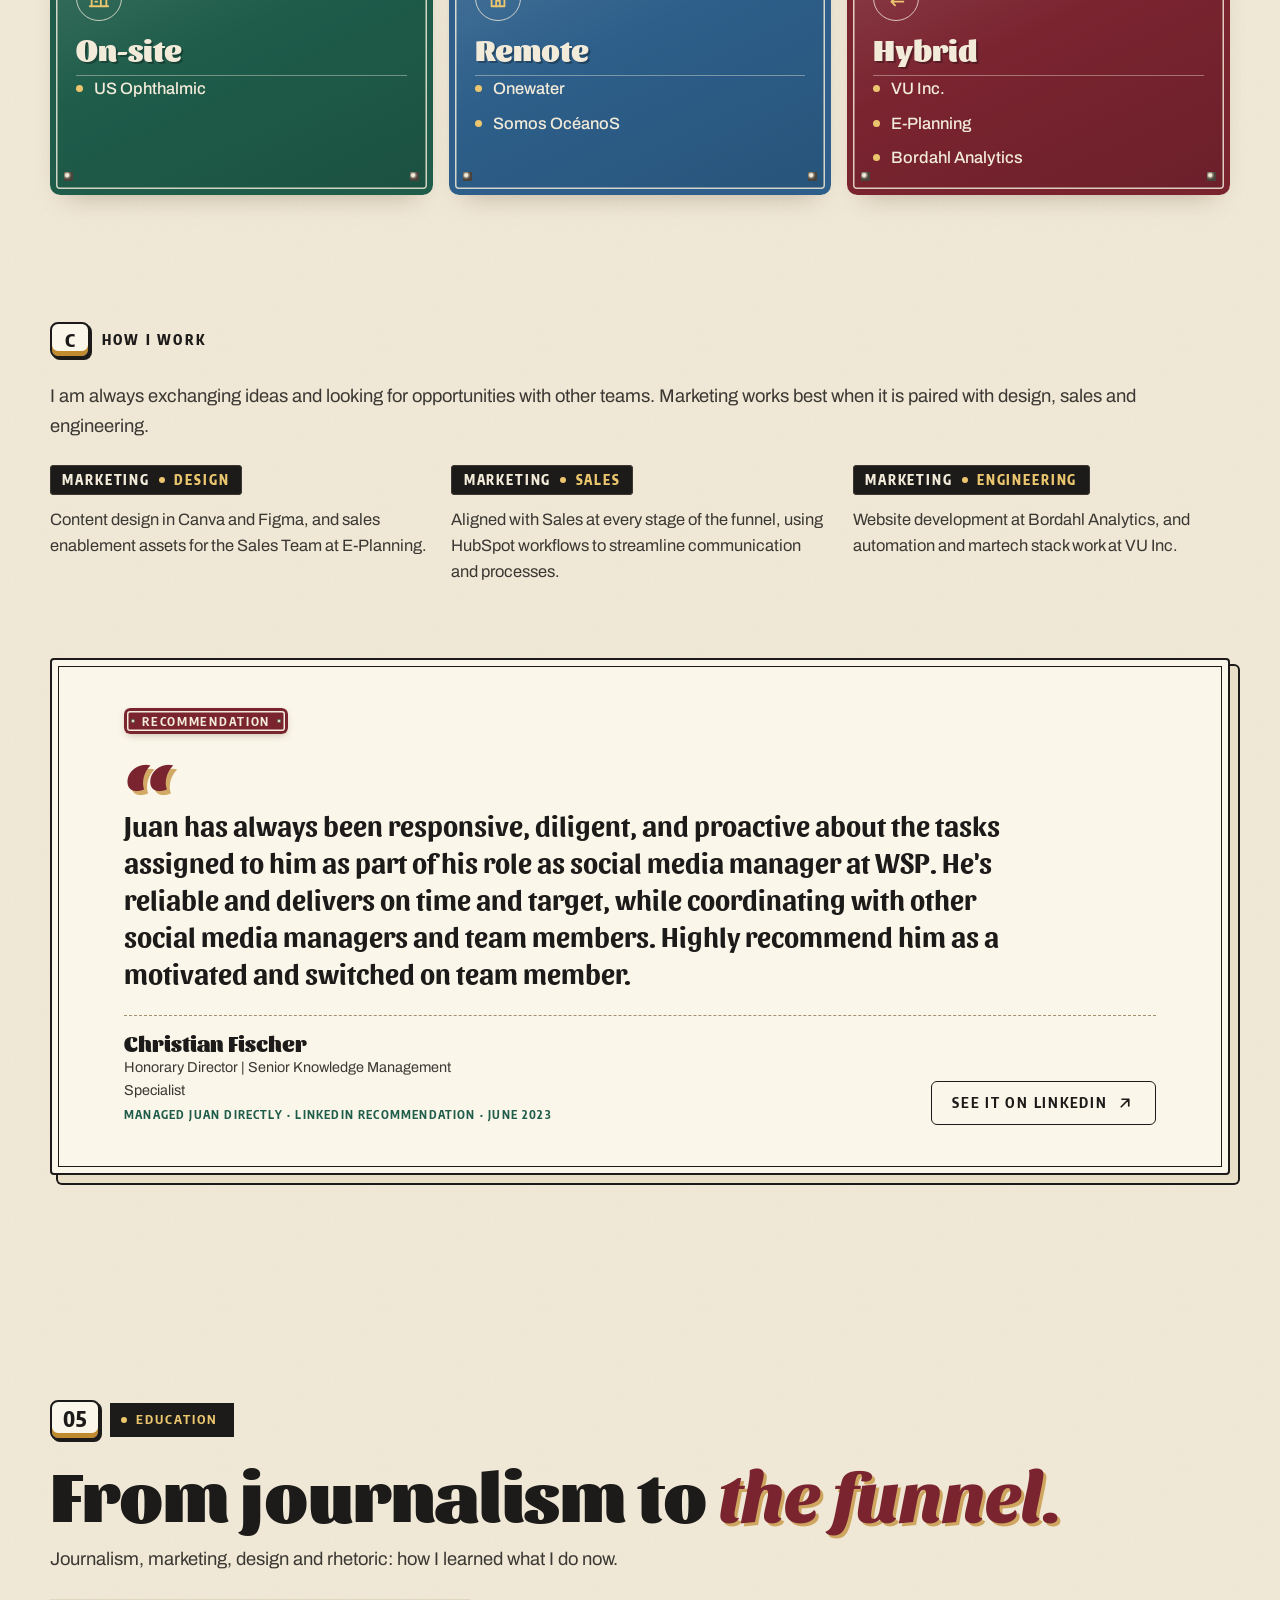
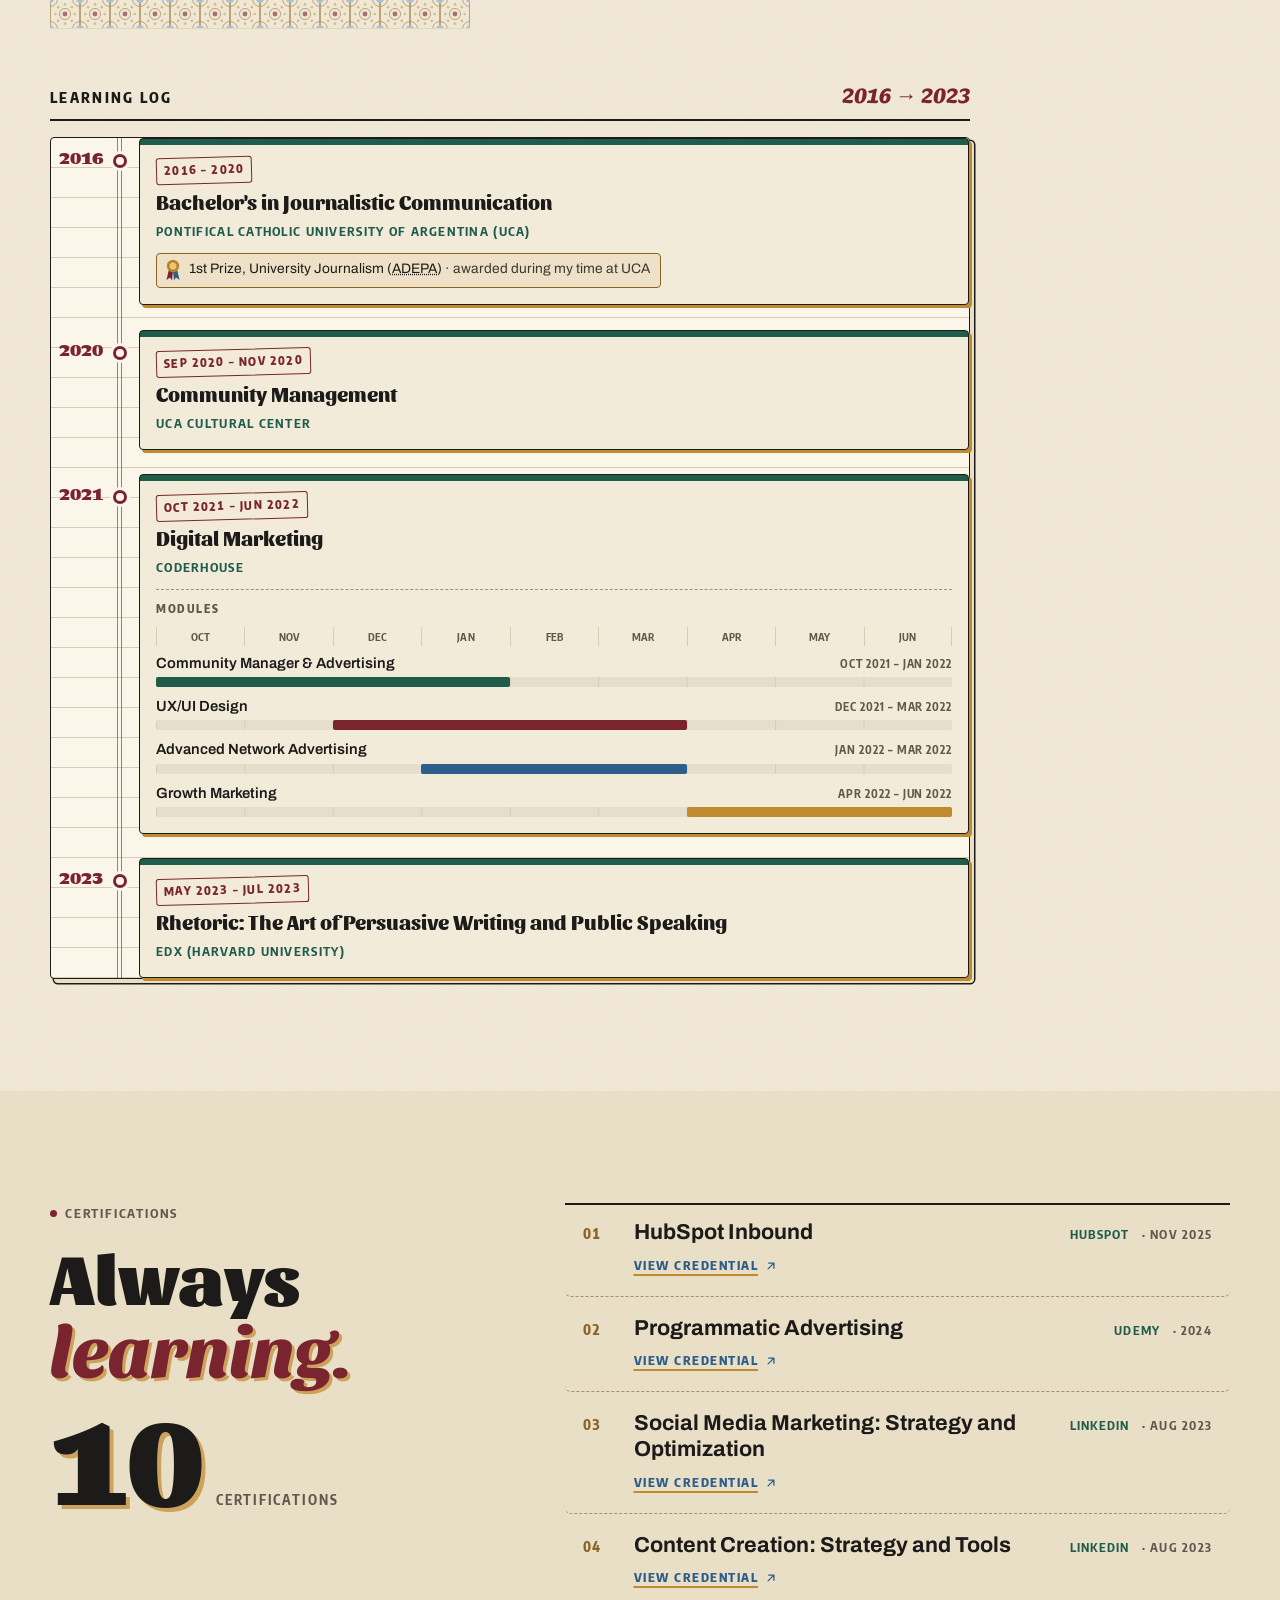
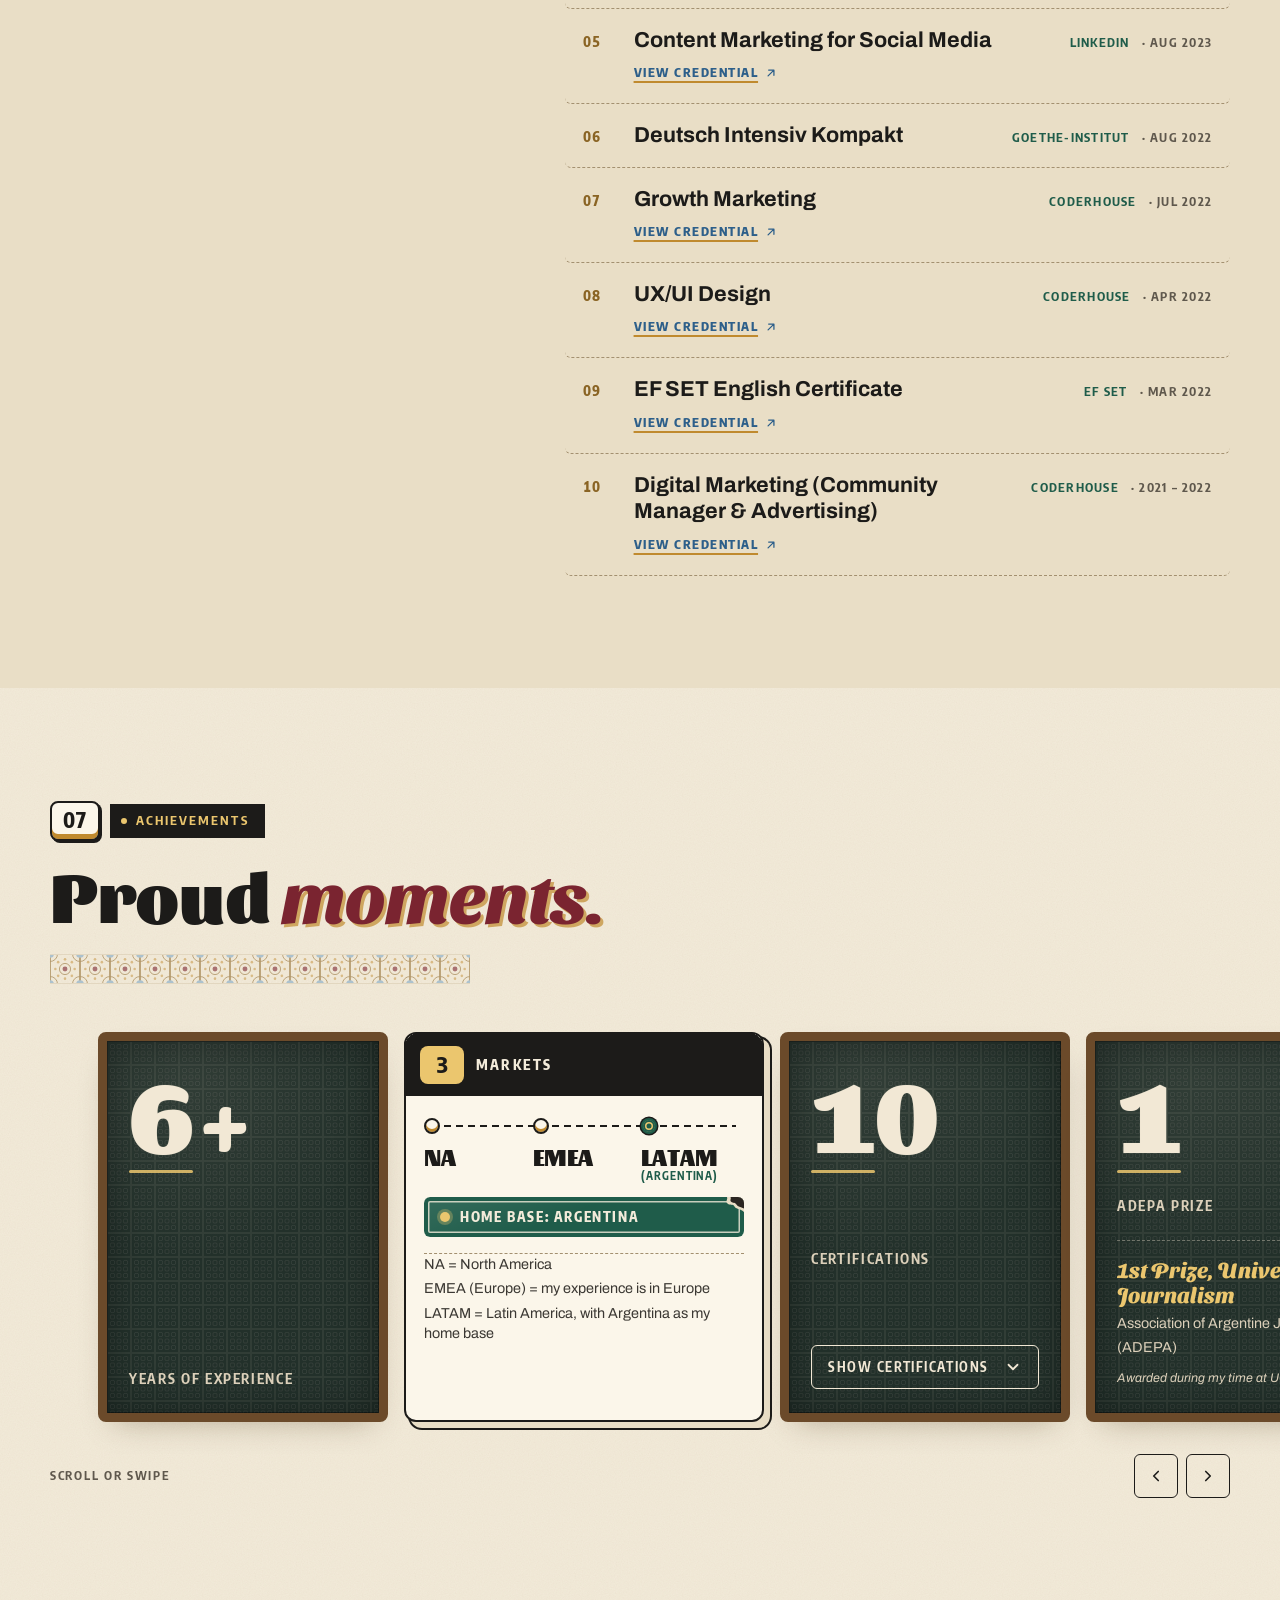
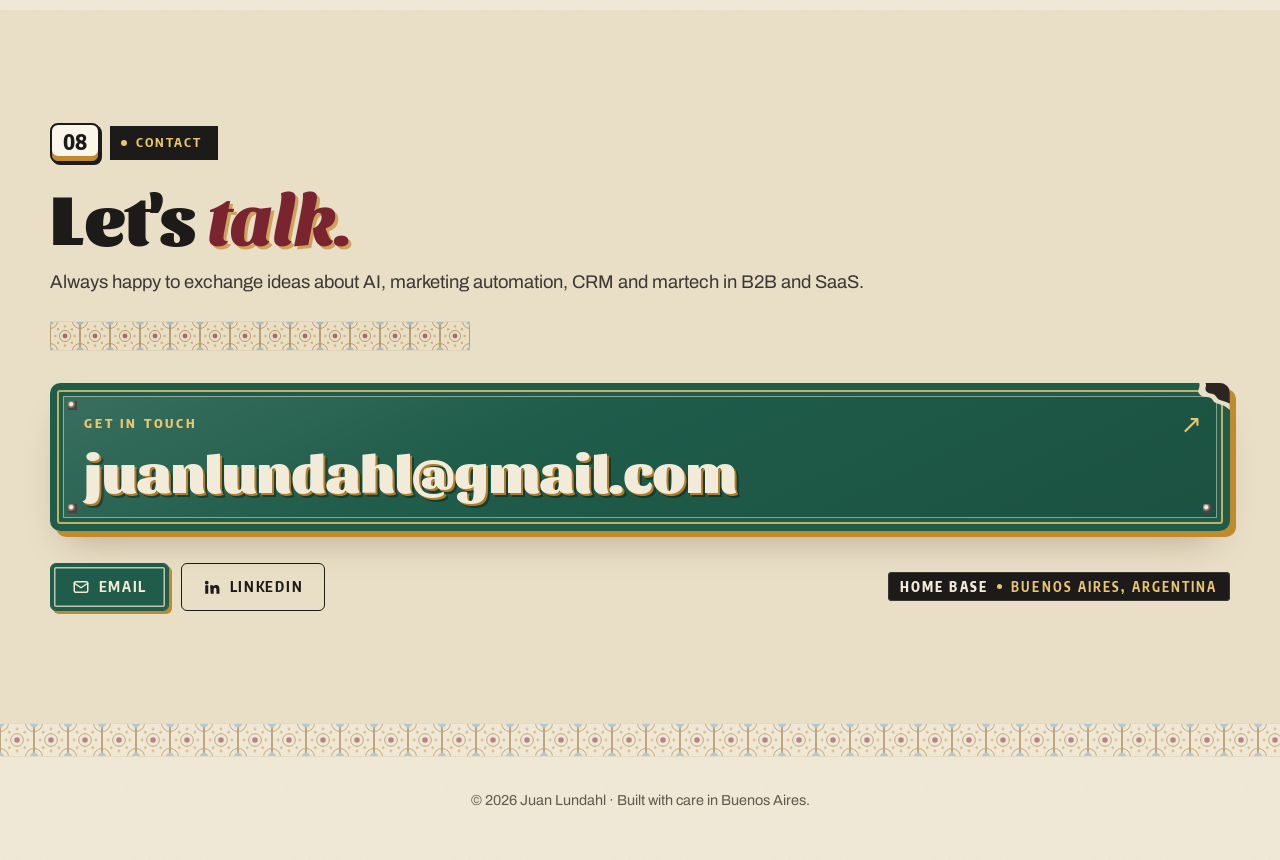
==== commit a6dcadd6: "Add Open Graph card in porteno style (Figma export) Replace square photo with a 1200x630 card: ename" ====
--- a/index.html
+++ b/index.html
@@ -14,9 +14,9 @@
   <meta property="og:site_name" content="Juan Lundahl">
   <meta property="og:title" content="Juan Lundahl | AI & Marketing Automation Specialist">
   <meta property="og:description" content="Interactive portfolio: AI, automation, CRM optimization and martech stack for marketing and sales operations.">
-  <!-- TODO after publishing: make this an absolute URL (https://<user>.github.io/<repo>/assets/img/juan.jpg); most link previews ignore relative og:image -->
-  <meta property="og:image" content="https://juanlundahl-marketing.github.io/juan-lundahl-interactive-cv/assets/img/juan.jpg">
-  <meta property="og:image:alt" content="Juan Lundahl, AI & Marketing Automation Specialist">
+  <!-- TODO after publishing: make this an absolute URL (https://<user>.github.io/<repo>/assets/img/og-porteno.png); most link previews ignore relative og:image -->
+  <meta property="og:image" content="https://juanlundahl-marketing.github.io/juan-lundahl-interactive-cv/assets/img/og-porteno.png">
+  <meta property="og:image:alt" content="Juan Lundahl, AI & Marketing Automation Specialist, Buenos Aires-style card with an enamel name plate and Sol de Mayo">
   <meta property="og:locale" content="en_US">
   <meta property="og:locale:alternate" content="es_AR">
   <meta property="og:locale:alternate" content="de_DE">
--- a/css/sections/about.css
+++ b/css/sections/about.css
@@ -241,12 +241,61 @@
   color: var(--ink);
 }
 .about__text { display: grid; gap: var(--space-4); color: var(--ink-2); max-width: 62ch; }
-.about__langs { display: grid; gap: var(--space-3); }
-.about__langs ul { display: flex; flex-wrap: wrap; gap: var(--space-2); margin: 0; }
-.about__langs .chip { text-transform: none; letter-spacing: 0.04em; font-size: 0.86rem; }
-.about__langs .chip strong { font-weight: 800; text-transform: uppercase; letter-spacing: 0.08em; }
-.about__langs .chip span { color: var(--muted); font-weight: 600; }
-.about__langs .chip span::before { content: "· "; }
+/* Languages: three small cream plates, each with a simple flag, the
+   language name, its level and four vereda pads (no percentages). */
+.about__langs {
+  display: grid;
+  gap: var(--space-4);
+  margin-top: var(--space-6);
+  padding-top: var(--space-5);
+  border-top: 1px solid var(--border-strong);
+}
+.about__langs > h3.eyebrow { font-family: var(--font-sign); font-size: 0.86rem; font-weight: 800; letter-spacing: 0.16em; color: var(--ink); }
+.lang-cards {
+  display: grid;
+  grid-template-columns: repeat(auto-fit, minmax(min(100%, 180px), 1fr));
+  gap: var(--space-3);
+  margin: 0;
+  padding: 0;
+  list-style: none;
+}
+.lang-card {
+  display: flex;
+  align-items: flex-start;
+  gap: 12px;
+  min-width: 0;
+  padding: 14px 14px 14px 12px;
+  border: 1.5px solid var(--ink);
+  border-radius: 6px;
+  background: var(--surface);
+  box-shadow: 3px 3px 0 var(--ochre);
+}
+.lang-card__flag {
+  flex: none;
+  width: 42px;
+  height: 28px;
+  margin-top: 2px;
+  border-radius: 3px;
+  box-shadow: 0 0 0 1.5px var(--ink);
+}
+.lang-card__text { display: grid; gap: 3px; min-width: 0; }
+.lang-card__name {
+  font-family: var(--font-display);
+  font-size: 1.2rem;
+  font-weight: 800;
+  line-height: 1.1;
+  color: var(--ink);
+}
+.lang-card__level {
+  font-family: var(--font-sign);
+  font-size: 0.76rem;
+  font-weight: 700;
+  line-height: 1.3;
+  letter-spacing: 0.08em;
+  text-transform: uppercase;
+  color: var(--green);
+}
+.lang-card__dots { margin-top: 4px; }
 
 /* ---------- Small screens ---------- */
 
